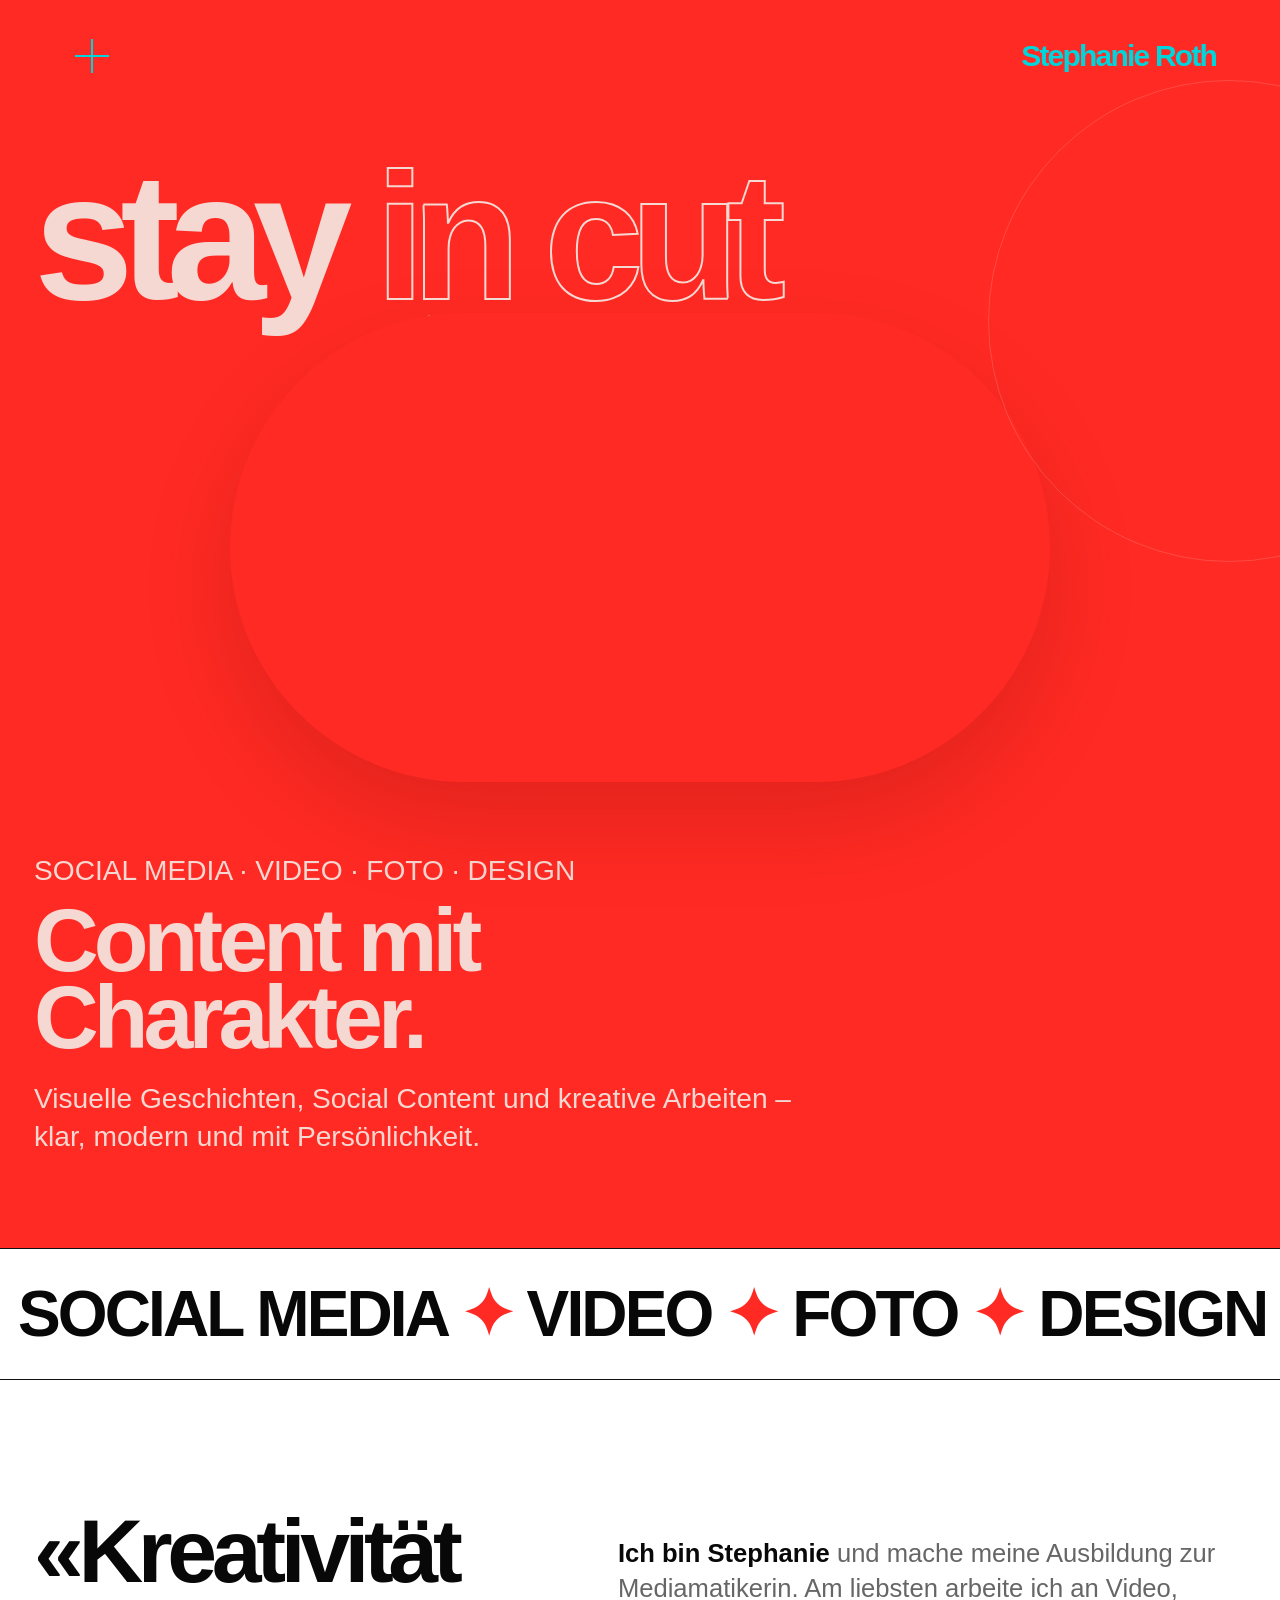
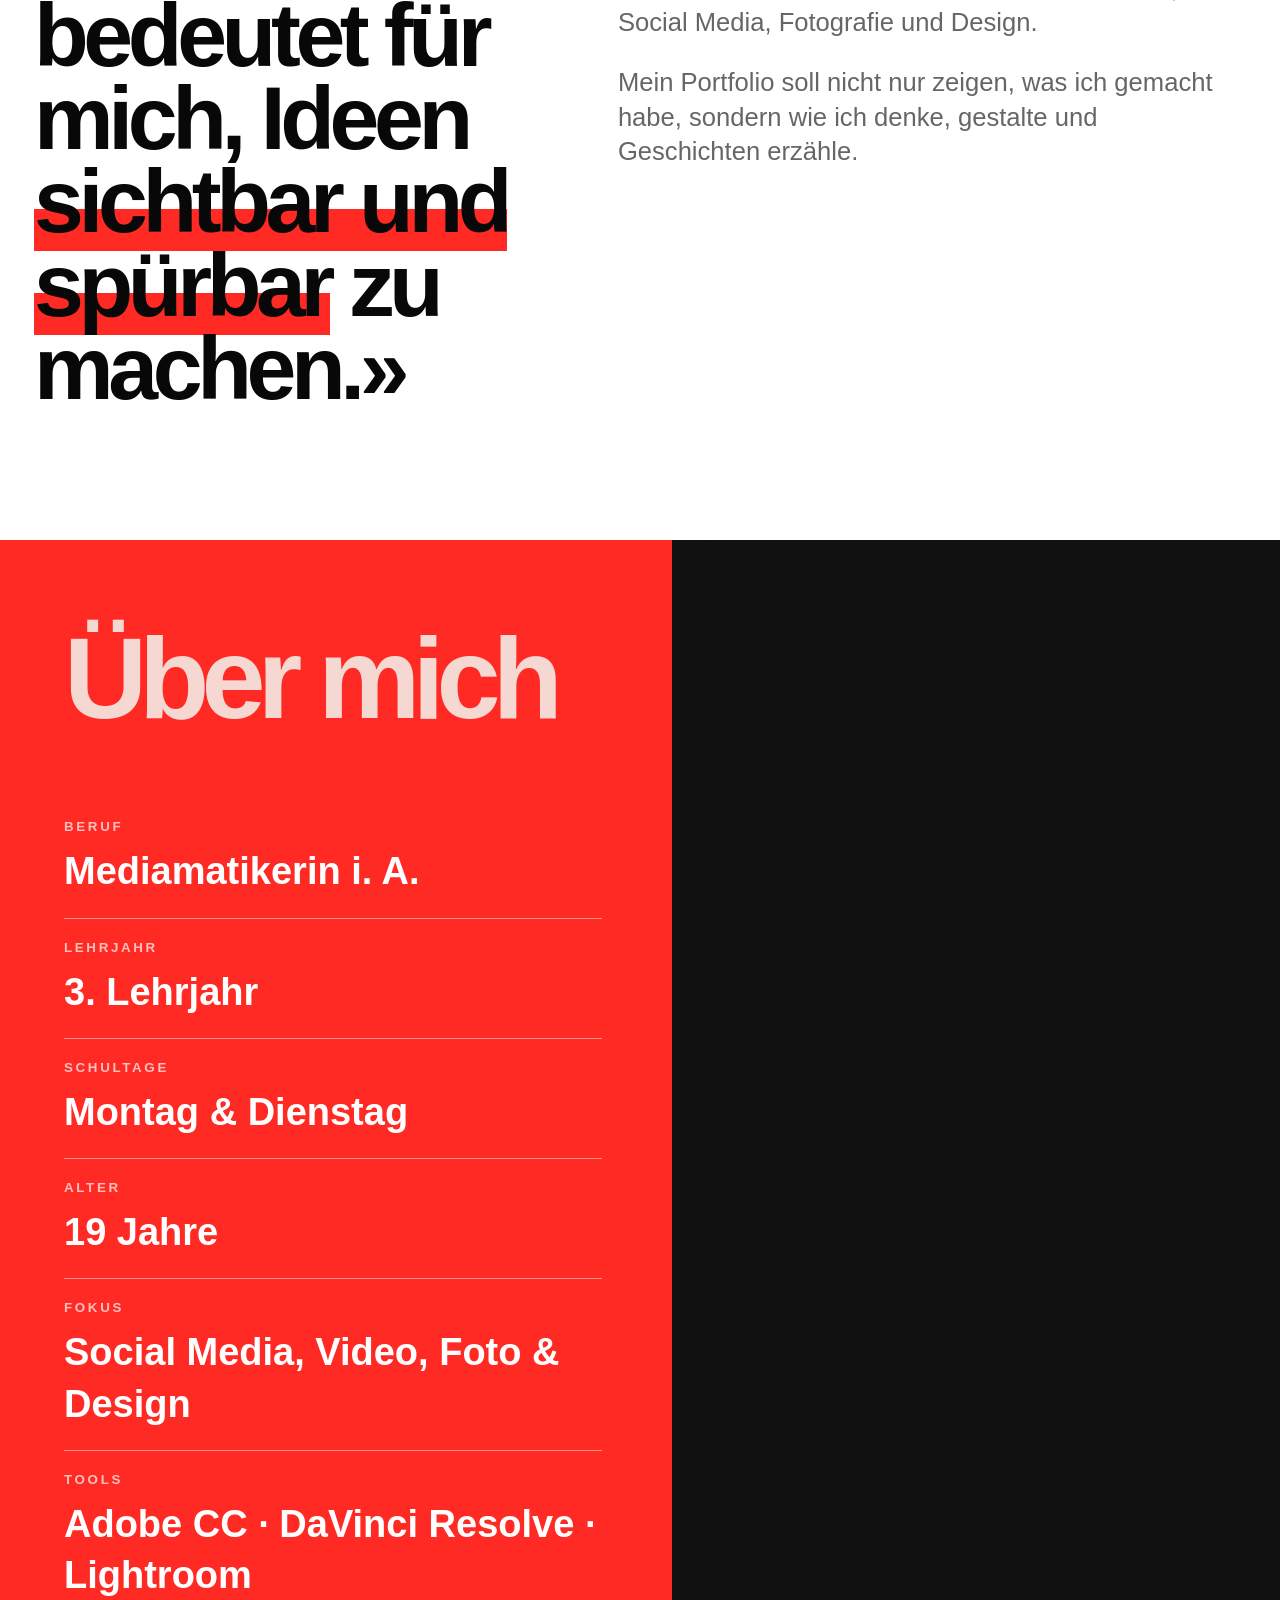
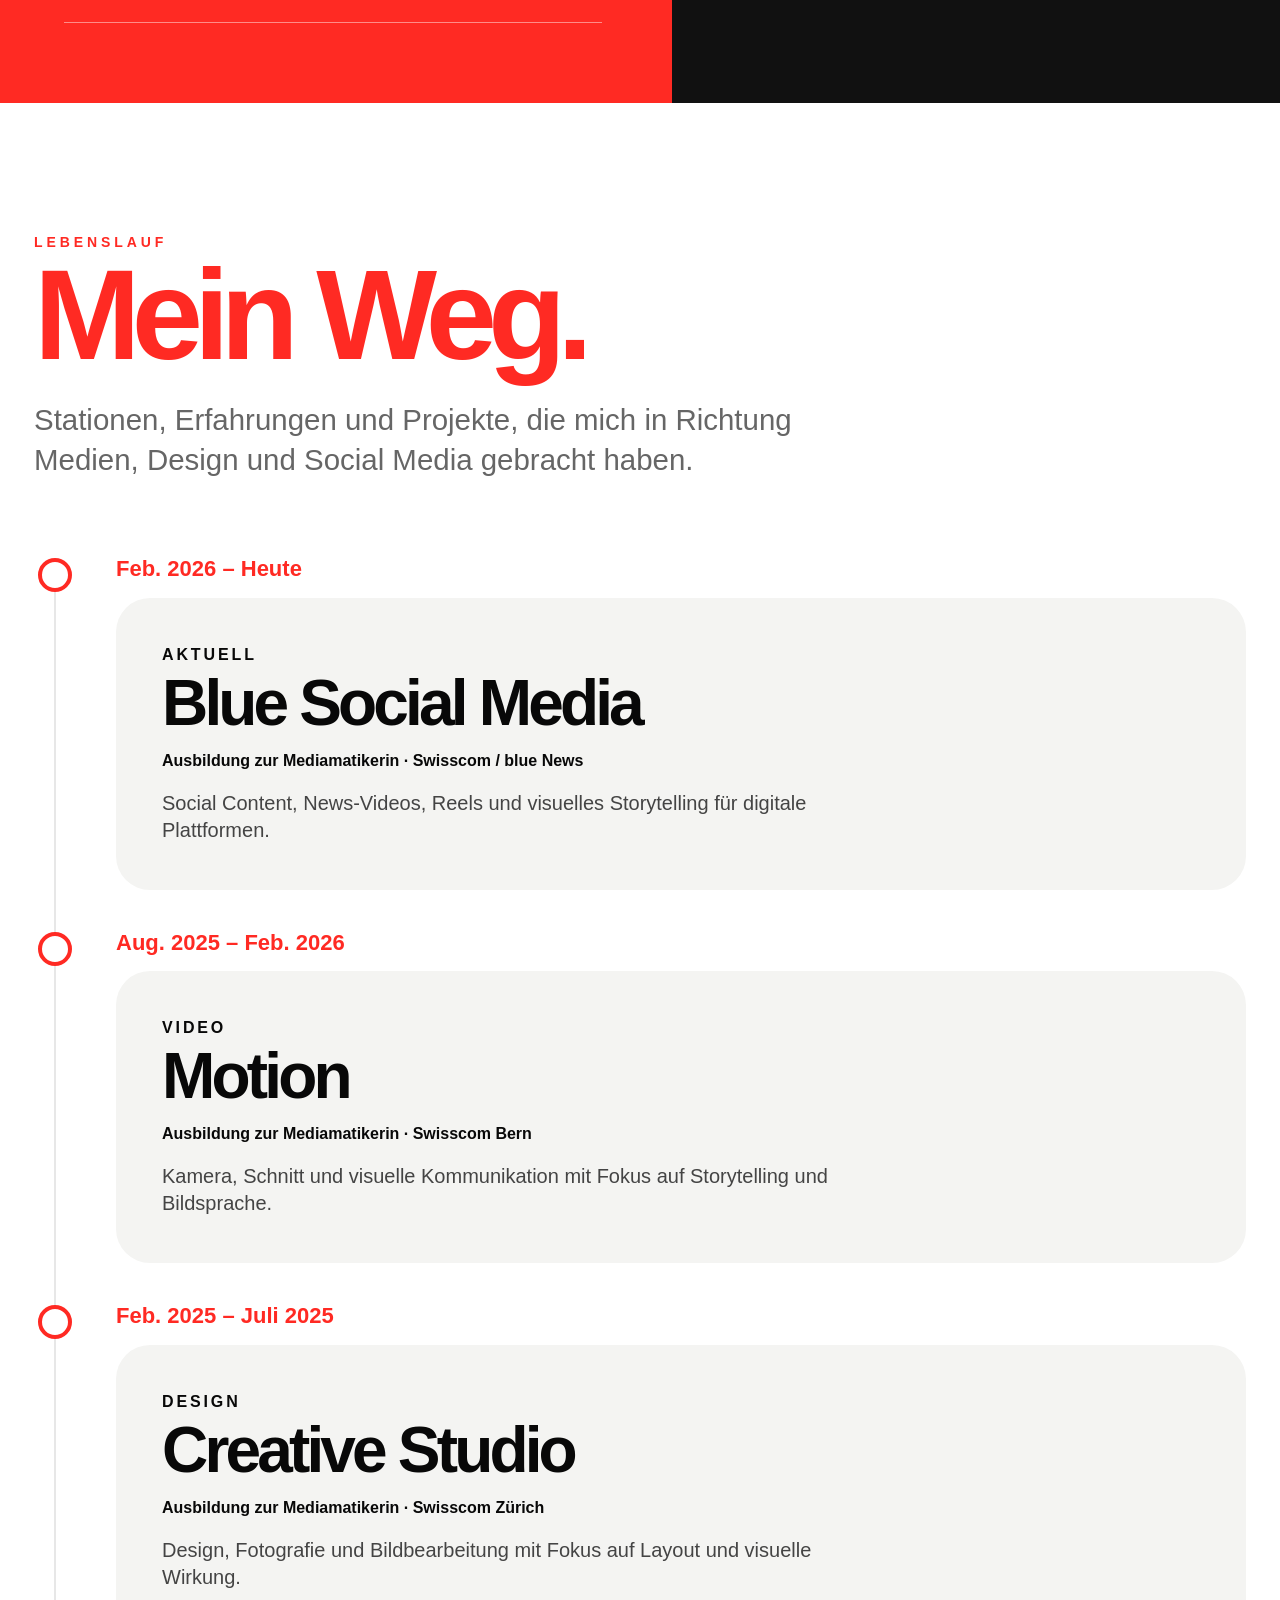
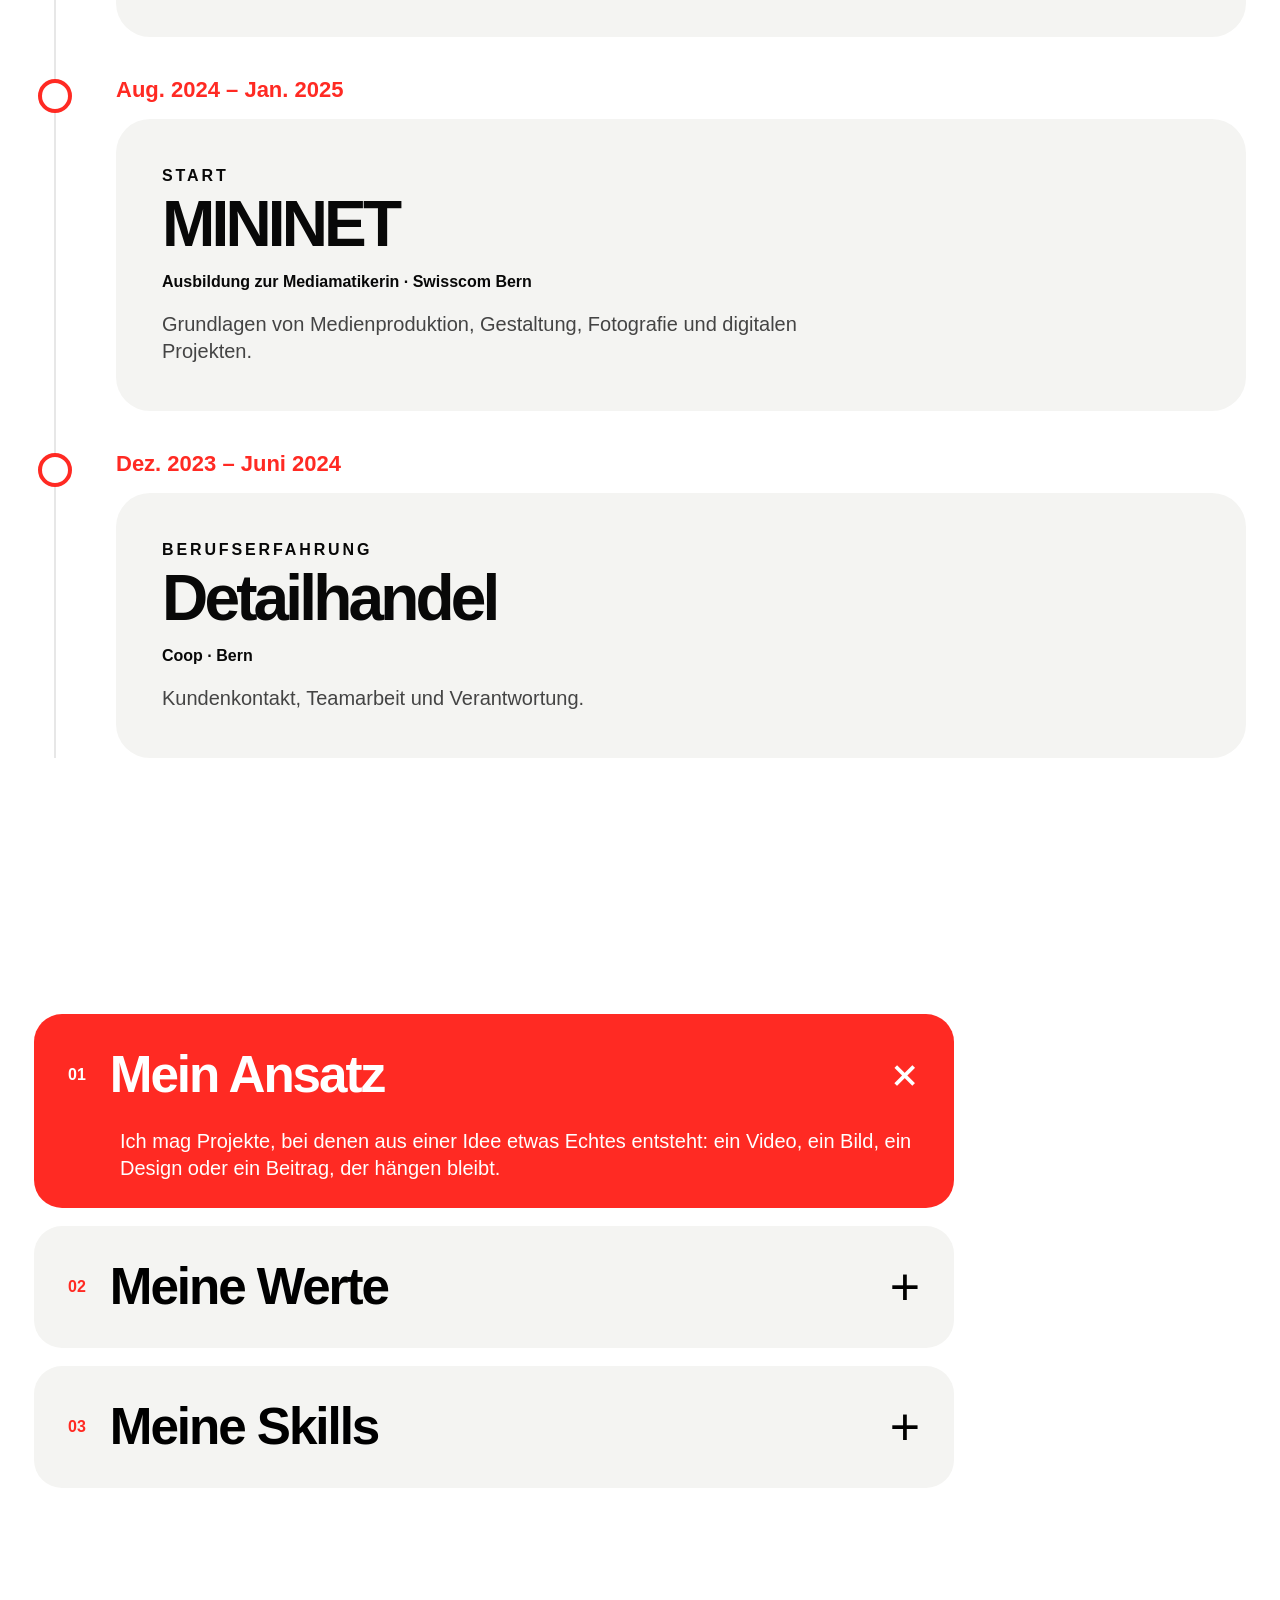
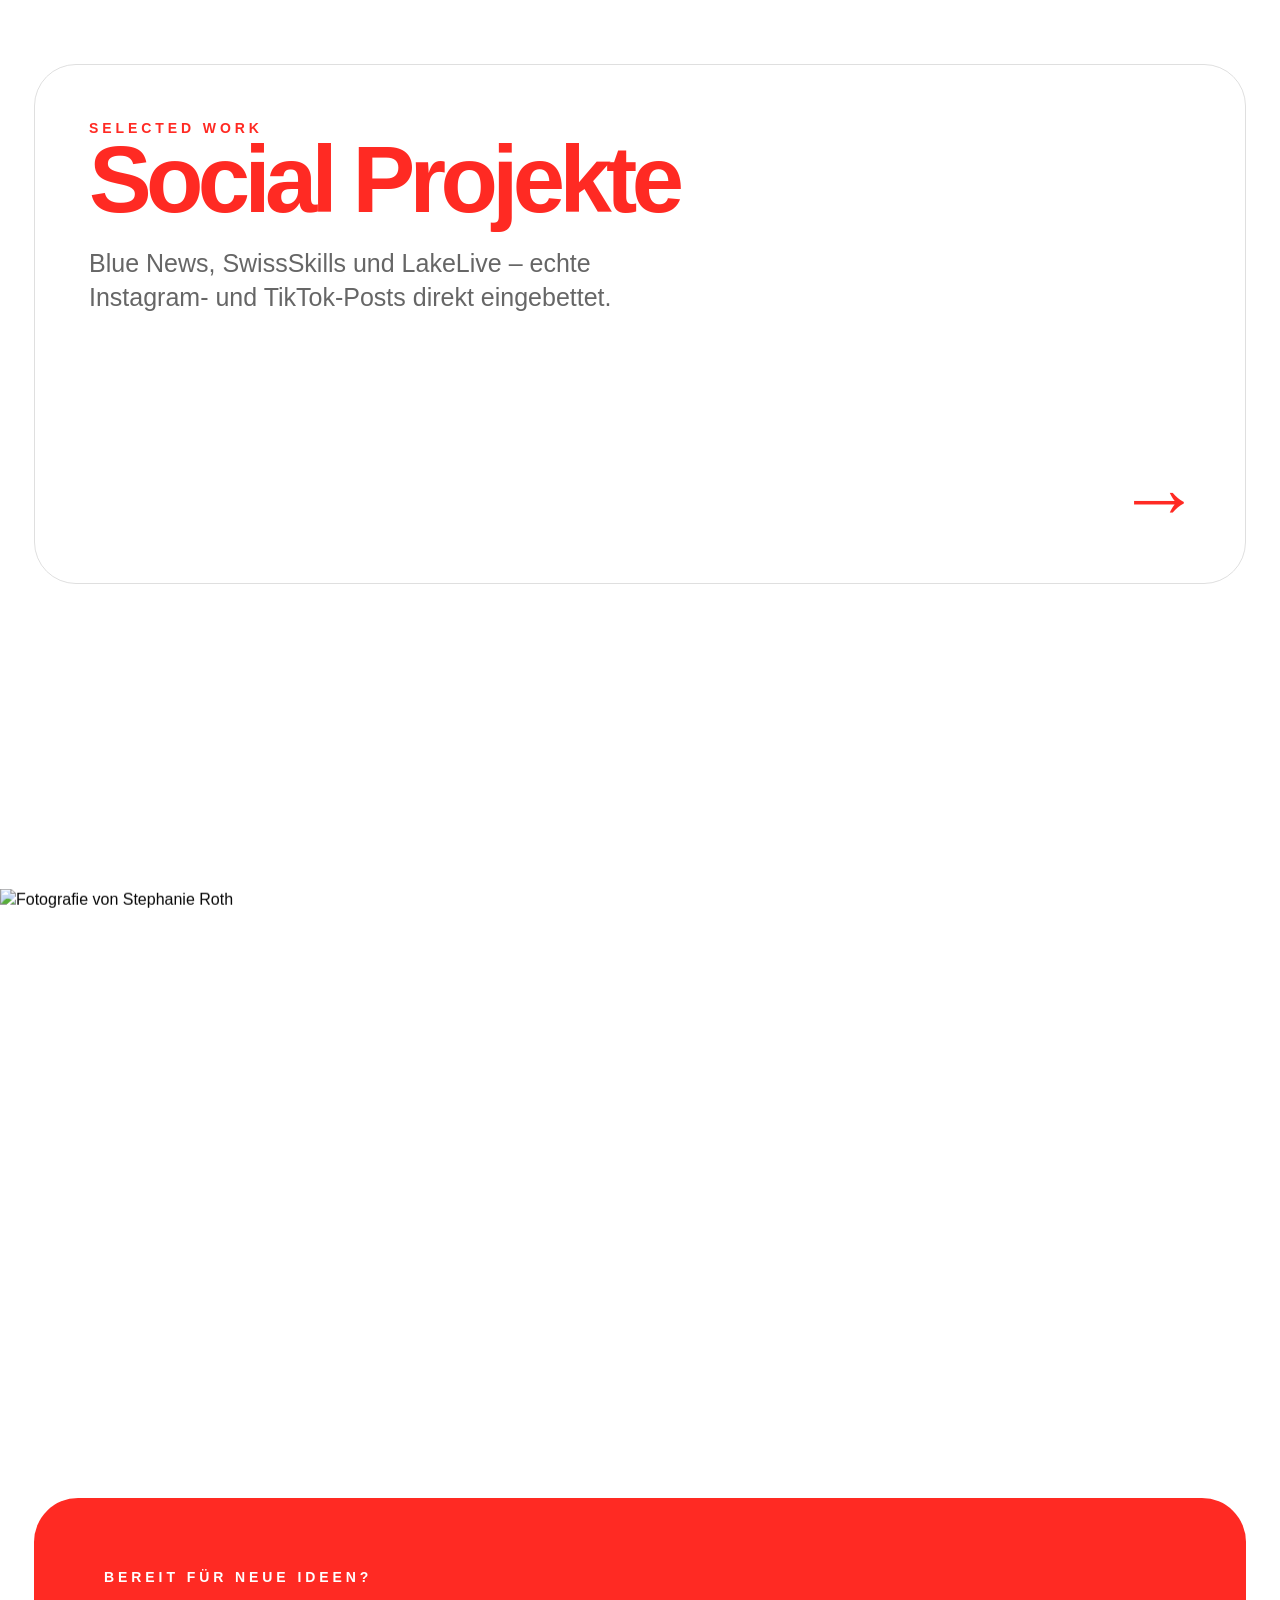
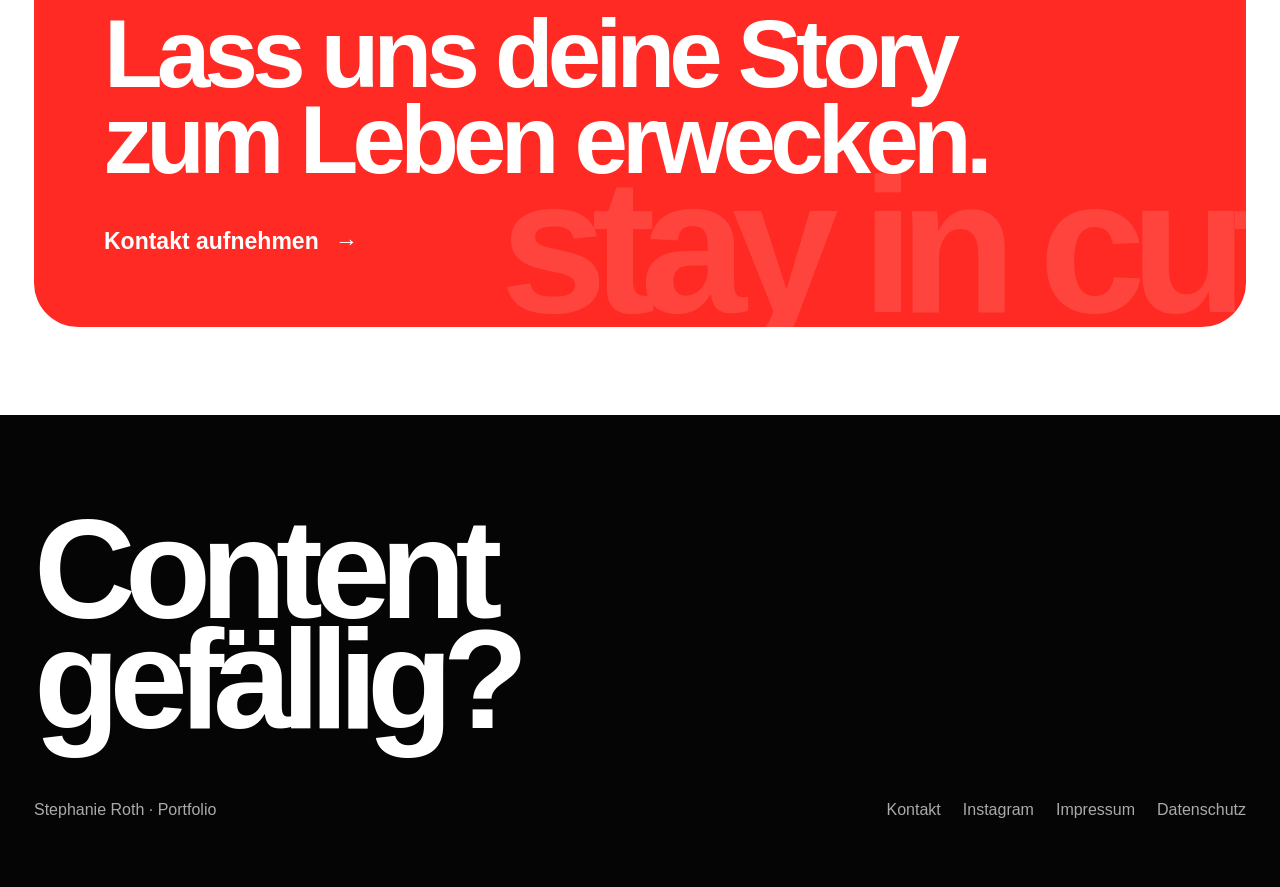
==== index.html @ f232bd78 "Add files via upload" ====
<!doctype html><html lang="de"><head><meta charset="utf-8"><meta name="viewport" content="width=device-width,initial-scale=1"><title>Stephanie Roth — Portfolio</title><meta name="description" content="Stephanie Roth — Social Media, Video, Foto & Design."><link rel="stylesheet" href="style.css"></head><body>
<div class="scroll-progress"></div><header class="site-header"><div class="header-inner"><button class="menu-button" aria-label="Menü öffnen" aria-expanded="false"></button><a class="brand" href="index.html">Stephanie Roth</a></div></header>
<div class="menu"><nav><a href="index.html">Home</a><a href="social-media.html">Social Media</a><a href="creative-work.html">Creative Work</a><a href="contact.html">Kontakt</a><div class="menu-foot">Portfolio · Stephanie Roth · 2026</div></nav></div>
<main>
<section class="hero"><div class="container"><h1 class="hero-title">stay <span class="outline">in cut</span></h1><div class="hero-media"><img src="assets/portrait-bw.jpg" alt="Portrait von Stephanie Roth"></div><div class="hero-copy reveal"><p class="hero-label">SOCIAL MEDIA · VIDEO · FOTO · DESIGN</p><h2>Content mit<br>Charakter.</h2><p>Visuelle Geschichten, Social Content und kreative Arbeiten – klar, modern und mit Persönlichkeit.</p></div></div></section>
<div class="marquee"><div class="marquee-track"><span>SOCIAL MEDIA <i>✦</i> VIDEO <i>✦</i> FOTO <i>✦</i> DESIGN <i>✦</i></span><span>SOCIAL MEDIA <i>✦</i> VIDEO <i>✦</i> FOTO <i>✦</i> DESIGN <i>✦</i></span></div></div>
<section class="section"><div class="container intro-grid"><h2 class="quote reveal">«Kreativität bedeutet für mich, Ideen <span class="highlight">sichtbar und spürbar</span> zu machen.»</h2><div class="intro-copy reveal reveal-delay"><p><strong>Ich bin Stephanie</strong> und mache meine Ausbildung zur Mediamatikerin. Am liebsten arbeite ich an Video, Social Media, Fotografie und Design.</p><p>Mein Portfolio soll nicht nur zeigen, was ich gemacht habe, sondern wie ich denke, gestalte und Geschichten erzähle.</p></div></div></section>
<section class="about-split"><div class="about-panel"><h2>Über mich</h2><div class="fact"><small>Beruf</small><strong>Mediamatikerin i. A.</strong></div><div class="fact"><small>Lehrjahr</small><strong>3. Lehrjahr</strong></div><div class="fact"><small>Schultage</small><strong>Montag & Dienstag</strong></div><div class="fact"><small>Alter</small><strong>19 Jahre</strong></div><div class="fact"><small>Fokus</small><strong>Social Media, Video, Foto & Design</strong></div><div class="fact"><small>Tools</small><strong>Adobe CC · DaVinci Resolve · Lightroom</strong></div></div><div class="about-image"><img src="assets/portrait-bw.jpg" alt="Stephanie Roth"></div></section>
<section class="section"><div class="container"><div class="eyebrow red reveal">Lebenslauf</div><h2 class="section-title red reveal">Mein Weg.</h2><p class="section-copy reveal">Stationen, Erfahrungen und Projekte, die mich in Richtung Medien, Design und Social Media gebracht haben.</p><div class="timeline">
<article class="timeline-item"><span class="timeline-dot"></span><div class="timeline-date">Feb. 2026 – Heute</div><div class="timeline-card"><div class="kicker">Aktuell</div><h3>Blue Social Media</h3><strong>Ausbildung zur Mediamatikerin · Swisscom / blue News</strong><p>Social Content, News-Videos, Reels und visuelles Storytelling für digitale Plattformen.</p></div></article>
<article class="timeline-item"><span class="timeline-dot"></span><div class="timeline-date">Aug. 2025 – Feb. 2026</div><div class="timeline-card"><div class="kicker">Video</div><h3>Motion</h3><strong>Ausbildung zur Mediamatikerin · Swisscom Bern</strong><p>Kamera, Schnitt und visuelle Kommunikation mit Fokus auf Storytelling und Bildsprache.</p></div></article>
<article class="timeline-item"><span class="timeline-dot"></span><div class="timeline-date">Feb. 2025 – Juli 2025</div><div class="timeline-card"><div class="kicker">Design</div><h3>Creative Studio</h3><strong>Ausbildung zur Mediamatikerin · Swisscom Zürich</strong><p>Design, Fotografie und Bildbearbeitung mit Fokus auf Layout und visuelle Wirkung.</p></div></article>
<article class="timeline-item"><span class="timeline-dot"></span><div class="timeline-date">Aug. 2024 – Jan. 2025</div><div class="timeline-card"><div class="kicker">Start</div><h3>MININET</h3><strong>Ausbildung zur Mediamatikerin · Swisscom Bern</strong><p>Grundlagen von Medienproduktion, Gestaltung, Fotografie und digitalen Projekten.</p></div></article>
<article class="timeline-item"><span class="timeline-dot"></span><div class="timeline-date">Dez. 2023 – Juni 2024</div><div class="timeline-card"><div class="kicker">Berufserfahrung</div><h3>Detailhandel</h3><strong>Coop · Bern</strong><p>Kundenkontakt, Teamarbeit und Verantwortung.</p></div></article>
</div></div></section>
<section class="section-sm"><div class="container"><div class="accordion"><button class="acc active"><div class="acc-head"><span class="acc-num">01</span><span class="acc-title">Mein Ansatz</span><span class="acc-plus">+</span></div><div class="acc-content"><div>Ich mag Projekte, bei denen aus einer Idee etwas Echtes entsteht: ein Video, ein Bild, ein Design oder ein Beitrag, der hängen bleibt.</div></div></button><button class="acc"><div class="acc-head"><span class="acc-num">02</span><span class="acc-title">Meine Werte</span><span class="acc-plus">+</span></div><div class="acc-content"><div>Klare Kommunikation, starke Ideen, saubere Gestaltung und Content mit Persönlichkeit.</div></div></button><button class="acc"><div class="acc-head"><span class="acc-num">03</span><span class="acc-title">Meine Skills</span><span class="acc-plus">+</span></div><div class="acc-content"><div>Social Media, Video & Editing, Fotografie, Design, Storytelling und Content Creation.</div></div></button></div></div></section>
<section class="section-sm"><div class="container"><a class="feature-card reveal" href="social-projects.html"><div><div class="eyebrow red">Selected Work</div><h2>Social Projekte</h2><p>Blue News, SwissSkills und LakeLive – echte Instagram- und TikTok-Posts direkt eingebettet.</p></div></a></div></section><div class="image-break"><img data-parallax src="assets/mountain.jpg" alt="Fotografie von Stephanie Roth"></div>
<section class="section-sm"><div class="container"><div class="cta reveal"><div class="eyebrow">Bereit für neue Ideen?</div><h2>Lass uns deine Story<br>zum Leben erwecken.</h2><a class="cta-link" href="contact.html">Kontakt aufnehmen <span>→</span></a></div></div></section>
</main><footer class="footer"><div class="container"><h2>Content<br>gefällig?</h2><div class="footer-row"><div>Stephanie Roth · Portfolio</div><div class="footer-links"><a href="contact.html">Kontakt</a><a href="https://www.instagram.com/steph.soraya/" target="_blank" rel="noopener">Instagram</a><a href="impressum.html">Impressum</a><a href="datenschutz.html">Datenschutz</a></div></div></div></footer><script src="script.js"></script></body></html>
---- style.css ----
:root{
  --red:#ff2a23; --ink:#080808; --paper:#fff; --soft:#f4f4f2; --muted:#666;
  --cream:#f6d8d2; --line:#dfdfdf; --max:1220px; --ease:cubic-bezier(.2,.8,.2,1);
}
*{box-sizing:border-box} html{scroll-behavior:smooth} body{margin:0;background:var(--paper);color:var(--ink);font-family:Arial,Helvetica,sans-serif;line-height:1.35;overflow-x:hidden}
body.menu-open{overflow:hidden} a{color:inherit;text-decoration:none} img{display:block;width:100%} button,input{font:inherit}
::selection{background:var(--red);color:white}
.scroll-progress{position:fixed;left:0;top:0;height:4px;width:0;background:var(--red);z-index:1000;transition:width .06s linear}
.site-header{position:fixed;top:0;left:0;right:0;z-index:90;mix-blend-mode:difference;color:white;pointer-events:none}
.header-inner{max-width:var(--max);margin:auto;padding:28px 34px;display:flex;align-items:center;justify-content:space-between}.brand,.menu-button{pointer-events:auto}
.brand{font-size:30px;font-weight:900;letter-spacing:-1.8px}.menu-button{width:56px;height:56px;border:0;background:transparent;cursor:pointer;position:relative;color:currentColor}.menu-button:before,.menu-button:after{content:"";position:absolute;left:11px;top:27px;width:34px;height:2px;background:currentColor;transition:transform .35s var(--ease)}.menu-button:after{transform:rotate(90deg)}.menu-button.open:after{transform:rotate(0)}
.menu{position:fixed;inset:0;background:var(--red);z-index:80;color:white;display:grid;place-items:center;clip-path:circle(0 at 42px 42px);transition:clip-path .72s var(--ease);pointer-events:none}.menu.show{clip-path:circle(150% at 42px 42px);pointer-events:auto}.menu nav{width:min(920px,86vw);display:grid}.menu a{font-size:clamp(46px,8vw,112px);font-weight:900;line-height:.92;letter-spacing:-.06em;padding:8px 0;position:relative;transition:transform .25s var(--ease),opacity .25s}.menu a:hover{transform:translateX(18px);opacity:.65}.menu .menu-foot{margin-top:38px;font-size:14px;letter-spacing:.18em;text-transform:uppercase;opacity:.75}
.container{width:min(var(--max),calc(100% - 68px));margin-inline:auto}.section{padding:130px 0}.section-sm{padding:88px 0}.eyebrow{font-size:14px;text-transform:uppercase;letter-spacing:.28em;font-weight:900}.red{color:var(--red)}.muted{color:var(--muted)}
.reveal{opacity:0;transform:translateY(36px);transition:opacity .8s var(--ease),transform .8s var(--ease)}.reveal.visible{opacity:1;transform:none}.reveal-delay{transition-delay:.12s}
.hero{min-height:100svh;background:var(--red);color:var(--cream);display:flex;align-items:flex-end;padding:130px 0 80px;position:relative;overflow:hidden}.hero:after{content:"";position:absolute;width:480px;height:480px;border:1px solid rgba(255,255,255,.32);border-radius:50%;right:-190px;top:80px;animation:float 9s ease-in-out infinite}.hero-title{font-size:clamp(78px,14vw,190px);font-weight:900;letter-spacing:-.075em;line-height:.75;margin:40px 0 24px;position:relative;z-index:2}.hero-title .outline{-webkit-text-stroke:2px var(--cream);color:transparent}.hero-media{width:min(820px,88%);margin:-15px auto 70px;aspect-ratio:1.75/1;border-radius:999px;overflow:hidden;position:relative;z-index:1;box-shadow:0 40px 90px rgba(80,0,0,.16)}.hero-media img{height:100%;object-fit:cover;filter:grayscale(1);transform:scale(1.06);transition:transform 1s var(--ease),filter .5s}.hero-media:hover img{transform:scale(1.13);filter:grayscale(0)}.hero-copy h2{font-size:clamp(52px,7vw,96px);line-height:.86;letter-spacing:-.055em;margin:0 0 24px}.hero-copy p{font-size:clamp(20px,2.2vw,32px);max-width:780px;margin:12px 0}.hero-kicker{display:flex;gap:16px;align-items:center}.hero-kicker:before{content:"";width:54px;height:2px;background:currentColor}
.marquee{overflow:hidden;border-block:1px solid #111;background:white}.marquee-track{display:flex;width:max-content;animation:marquee 22s linear infinite}.marquee span{font-weight:900;font-size:clamp(34px,5vw,70px);letter-spacing:-.045em;padding:22px 18px;white-space:nowrap}.marquee i{color:var(--red);font-style:normal}
.intro-grid{display:grid;grid-template-columns:.9fr 1.1fr;gap:70px;align-items:start}.quote{font-size:clamp(48px,7vw,90px);font-weight:900;line-height:.93;letter-spacing:-.06em;margin:0}.quote .highlight{background:linear-gradient(transparent 58%,var(--red) 58%)}.intro-copy{font-size:clamp(20px,2vw,29px);color:var(--muted);max-width:620px}.intro-copy strong{color:var(--ink)}
.about-split{display:grid;grid-template-columns:1.05fr .95fr;min-height:800px}.about-panel{background:var(--red);color:white;padding:90px max(34px,calc((100vw - var(--max))/2 + 34px)) 80px max(34px,calc((100vw - var(--max))/2 + 34px));padding-right:70px}.about-panel h2{font-size:clamp(68px,9vw,120px);letter-spacing:-.07em;line-height:.85;color:var(--cream);margin:0 0 70px}.fact{border-bottom:1px solid rgba(255,255,255,.46);padding:20px 0}.fact small{display:block;letter-spacing:.2em;text-transform:uppercase;font-weight:800;opacity:.7}.fact strong{font-size:clamp(24px,3vw,38px);display:block;margin-top:10px}.about-image{overflow:hidden;background:#111}.about-image img{height:100%;object-fit:cover;filter:grayscale(1);transform:scale(1.03);transition:filter .5s,transform .8s var(--ease)}.about-image:hover img{filter:grayscale(0);transform:scale(1.08)}
.section-title{font-size:clamp(70px,10vw,132px);font-weight:900;line-height:.82;letter-spacing:-.07em;margin:12px 0 32px}.section-copy{font-size:clamp(20px,2.3vw,32px);max-width:820px;color:var(--muted)}
.timeline{position:relative;padding-left:82px;margin-top:74px}.timeline:before{content:"";position:absolute;left:20px;top:8px;bottom:0;width:2px;background:linear-gradient(var(--red),#ffb5b2)}.timeline-item{position:relative;margin:0 0 38px}.timeline-dot{position:absolute;left:-78px;top:4px;width:34px;height:34px;border:4px solid var(--red);background:white;border-radius:50%;transition:background .35s var(--ease),transform .35s var(--ease),box-shadow .35s}.timeline-item.active .timeline-dot{background:var(--red);transform:scale(1.18);box-shadow:0 0 0 10px rgba(255,42,35,.1)}.timeline-date{color:var(--red);font-size:22px;font-weight:900;margin-bottom:14px}.timeline-card{background:var(--soft);padding:46px;border-radius:34px;transition:transform .45s var(--ease),box-shadow .45s}.timeline-card:hover{transform:translateY(-7px) scale(1.01);box-shadow:0 24px 60px rgba(0,0,0,.08)}.timeline-item.current .timeline-card{background:var(--red);color:white;box-shadow:0 24px 70px rgba(255,42,35,.2)}.timeline-card .kicker{text-transform:uppercase;letter-spacing:.18em;font-weight:900}.timeline-card h3{font-size:clamp(42px,5vw,66px);letter-spacing:-.06em;line-height:.92;margin:8px 0 18px}.timeline-card p{font-size:20px;color:#444;margin:18px 0 0;max-width:720px}.timeline-item.current p{color:white}
.accordion{display:grid;gap:18px;max-width:920px}.acc{border:0;background:var(--soft);border-radius:28px;padding:26px 34px;cursor:pointer;text-align:left;transition:background .3s,transform .3s var(--ease)}.acc:hover{transform:scale(1.015)}.acc.active{background:var(--red);color:white}.acc-head{display:flex;align-items:center;gap:24px}.acc-num{color:var(--red);font-weight:900}.acc.active .acc-num{color:white}.acc-title{font-size:clamp(32px,4vw,54px);font-weight:900;letter-spacing:-.04em;flex:1}.acc-plus{font-size:52px;font-weight:300;transition:transform .32s var(--ease)}.acc.active .acc-plus{transform:rotate(45deg)}.acc-content{display:grid;grid-template-rows:0fr;transition:grid-template-rows .4s var(--ease)}.acc-content>div{overflow:hidden;font-size:20px;color:var(--muted);padding-left:52px}.acc.active .acc-content{grid-template-rows:1fr}.acc.active .acc-content>div{color:white;padding-top:18px}
.image-break{height:min(82vh,860px);overflow:hidden}.image-break img{height:120%;object-fit:cover;transform:translateY(-8%);will-change:transform}
.cta{background:var(--red);color:white;border-radius:44px;padding:70px;position:relative;overflow:hidden}.cta:after{content:"stay in cut";position:absolute;right:-35px;bottom:-48px;font-size:clamp(90px,15vw,210px);font-weight:900;opacity:.12;letter-spacing:-.08em;white-space:nowrap}.cta h2{font-size:clamp(54px,8vw,96px);line-height:.9;letter-spacing:-.06em;margin:24px 0 42px;position:relative;z-index:1}.cta-link{display:inline-flex;align-items:center;gap:16px;font-weight:900;font-size:23px;position:relative;z-index:1}.cta-link span{transition:transform .3s var(--ease)}.cta-link:hover span{transform:translateX(10px)}
.footer{background:#050505;color:white;padding:100px 0 66px}.footer h2{font-size:clamp(76px,11vw,150px);line-height:.78;letter-spacing:-.075em;margin:0}.footer-row{display:flex;justify-content:space-between;align-items:end;gap:30px;margin-top:65px;color:#aaa}.footer-links{display:flex;gap:22px;flex-wrap:wrap}.footer a:hover{color:var(--red)}
.page-hero{padding:190px 0 80px}.page-hero h1{font-size:clamp(70px,11vw,145px);line-height:.82;letter-spacing:-.07em;margin:26px 0}.page-hero p{font-size:clamp(20px,2.2vw,31px);max-width:800px;color:var(--muted)}
.social-collage{display:grid;grid-template-columns:.72fr 1.28fr;gap:24px;width:min(820px,100%);margin:60px auto 0;align-items:end}.social-collage figure{margin:0;overflow:hidden;border-radius:30px}.social-collage figure:first-child{aspect-ratio:4/5}.social-collage figure:last-child{aspect-ratio:4/3}.social-collage img{height:100%;object-fit:cover;transition:transform .7s var(--ease)}.social-collage figure:hover img{transform:scale(1.08)}
.feature-card{border:1px solid var(--line);border-radius:42px;padding:54px;min-height:520px;display:flex;flex-direction:column;justify-content:space-between;position:relative;overflow:hidden;transition:transform .4s var(--ease),background .4s,color .4s}.feature-card:after{content:"→";position:absolute;right:44px;bottom:28px;font-size:84px;color:var(--red);transition:transform .4s var(--ease)}.feature-card:hover{transform:scale(1.025);background:#080808;color:white}.feature-card:hover:after{transform:translateX(14px)}.feature-card h2{font-size:clamp(56px,8vw,94px);color:var(--red);letter-spacing:-.06em;line-height:.9;margin:0}.feature-card p{font-size:25px;max-width:620px;color:var(--muted)}.feature-card:hover p{color:#ddd}
.strengths{margin-top:105px;border-top:1px solid var(--line)}.strength{display:grid;grid-template-columns:90px 1fr;gap:22px;border-bottom:1px solid var(--line);padding:46px 0;transition:padding-left .35s var(--ease)}.strength:hover{padding-left:16px}.strength .num{color:var(--red);font-weight:900}.strength h3{font-size:clamp(38px,5vw,60px);letter-spacing:-.05em;margin:0 0 12px}.strength p{font-size:22px;color:var(--muted);max-width:680px;margin:0}
.choice-grid{display:grid;grid-template-columns:1fr 1fr;gap:24px;margin-top:58px}.choice-card{min-height:560px;border:1px solid var(--line);border-radius:42px;padding:42px;display:flex;flex-direction:column;justify-content:space-between;position:relative;overflow:hidden;transform-style:preserve-3d;transition:transform .35s var(--ease),box-shadow .35s}.choice-card:hover{transform:translateY(-8px) scale(1.015);box-shadow:0 30px 80px rgba(0,0,0,.09)}.choice-card.locked{background:#080808;color:white}.choice-card .index{color:var(--red);font-weight:900;letter-spacing:.2em}.choice-card h2{font-size:clamp(48px,6vw,76px);letter-spacing:-.06em;line-height:.88;margin:0}.choice-card p{font-size:22px;color:var(--muted);max-width:460px}.choice-card.locked p{color:#aaa}.choice-card .go{font-size:72px;color:var(--red);transition:transform .35s var(--ease)}.choice-card:hover .go{transform:translateX(14px)}.lock-badge{display:inline-flex;align-items:center;gap:8px;border:1px solid #444;border-radius:999px;padding:10px 14px;width:max-content;font-size:13px;text-transform:uppercase;letter-spacing:.16em}
.private-grid{display:grid;grid-template-columns:repeat(3,1fr);gap:20px;margin-top:55px}.private-tile{aspect-ratio:4/5;border-radius:32px;overflow:hidden;background:var(--soft);padding:30px;display:flex;flex-direction:column;justify-content:flex-end;position:relative;transition:transform .4s var(--ease)}.private-tile:before{content:"";position:absolute;inset:0;background:linear-gradient(145deg,transparent 20%,rgba(255,42,35,.14));opacity:0;transition:opacity .4s}.private-tile:hover{transform:scale(1.025)}.private-tile:hover:before{opacity:1}.private-tile span{color:var(--red);font-weight:900}.private-tile h3{font-size:42px;letter-spacing:-.05em;margin:8px 0;z-index:1}.private-tile p{color:var(--muted);z-index:1}
.password-wrap{min-height:100svh;background:#080808;color:white;display:grid;place-items:center;padding:34px}.password-card{width:min(620px,100%);border:1px solid #333;border-radius:36px;padding:48px;background:#101010}.password-card h1{font-size:clamp(50px,8vw,78px);letter-spacing:-.06em;line-height:.9;margin:18px 0}.password-card p{color:#aaa;font-size:18px}.password-card form{display:flex;gap:10px;margin-top:32px}.password-card input{flex:1;min-width:0;background:#1c1c1c;color:white;border:1px solid #333;border-radius:14px;padding:16px}.password-card button{border:0;border-radius:14px;background:var(--red);color:white;font-weight:900;padding:16px 20px;cursor:pointer}.password-note{font-size:13px!important;margin-top:18px!important}
@keyframes marquee{to{transform:translateX(-50%)}}@keyframes float{50%{transform:translate(-40px,35px) scale(1.08)}}
@media(max-width:850px){.container{width:min(100% - 42px,var(--max))}.header-inner{padding:20px 20px}.brand{font-size:25px}.hero{padding-top:120px}.hero-media{width:100%;aspect-ratio:1.45}.intro-grid,.about-split,.choice-grid{grid-template-columns:1fr}.about-image{min-height:620px}.about-panel{padding:70px 24px}.timeline{padding-left:58px}.timeline-dot{left:-57px}.timeline:before{left:17px}.timeline-card{padding:34px 28px}.section{padding:95px 0}.section-sm{padding:68px 0}.social-collage{grid-template-columns:.8fr 1.2fr}.private-grid{grid-template-columns:1fr}.feature-card{padding:34px;min-height:430px}.strength{grid-template-columns:58px 1fr}.cta{padding:44px 28px}.footer-row{align-items:start;flex-direction:column}.password-card form{flex-direction:column}}
@media(prefers-reduced-motion:reduce){*{scroll-behavior:auto!important;animation:none!important;transition:none!important}.reveal{opacity:1;transform:none}}

/* V3 — social project embeds */
.social-project-hero{padding-bottom:120px}
.project-case{padding:120px 0;border-top:1px solid var(--line);overflow:hidden}
.project-case.alt{background:#f6f6f4}
.project-case.dark{background:#080808;color:white}
.project-case.dark .case-head p{color:#aaa}
.case-head{display:grid;grid-template-columns:1.05fr .95fr;gap:70px;align-items:end;margin-bottom:58px}
.case-index{color:var(--red);font-size:15px;font-weight:900;letter-spacing:.23em;margin-bottom:20px}
.case-head h2{font-size:clamp(62px,9vw,122px);line-height:.82;letter-spacing:-.07em;margin:0}
.case-head p{font-size:clamp(19px,2vw,27px);line-height:1.45;color:var(--muted);margin:0;max-width:600px}
.embed-grid{display:grid;grid-template-columns:repeat(3,minmax(0,1fr));gap:24px;align-items:start}
.embed-shell{position:relative;min-height:610px;border:1px solid var(--line);border-radius:34px;background:white;overflow:hidden;transition:transform .45s var(--ease),box-shadow .45s var(--ease)}
.dark .embed-shell{background:#111;border-color:#2f2f2f}
.embed-shell:hover{transform:translateY(-9px) scale(1.012);box-shadow:0 28px 80px rgba(0,0,0,.12)}
.embed-placeholder{min-height:610px;padding:34px;display:flex;flex-direction:column;justify-content:space-between;background:linear-gradient(150deg,#fff 0%,#f5f5f5 60%,#ffe9e7 100%)}
.dark .embed-placeholder{background:linear-gradient(150deg,#111 0%,#191919 60%,#2a1514 100%)}
.embed-placeholder .phone-top{display:flex;justify-content:space-between;align-items:center}
.embed-placeholder .platform-pill{border:1px solid currentColor;border-radius:999px;padding:8px 12px;font-size:11px;letter-spacing:.16em;text-transform:uppercase;font-weight:900;opacity:.7}
.embed-placeholder .slot-number{color:var(--red);font-weight:900}
.embed-placeholder h3{font-size:clamp(38px,4vw,56px);line-height:.92;letter-spacing:-.055em;margin:0 0 14px}
.embed-placeholder p{margin:0;color:var(--muted);font-size:17px}.dark .embed-placeholder p{color:#aaa}
.embed-placeholder code{display:block;margin-top:18px;font-size:12px;background:rgba(0,0,0,.06);padding:12px;border-radius:12px;overflow-wrap:anywhere}.dark .embed-placeholder code{background:rgba(255,255,255,.06)}
.embed-shell blockquote{margin:0!important;min-width:0!important;width:100%!important;max-width:100%!important}
.back-link{display:inline-block;margin-top:28px;color:#aaa}.back-link:hover{color:white}
.logout-demo{margin-top:50px;border:0;background:var(--red);color:white;border-radius:999px;padding:15px 22px;font-weight:900;cursor:pointer}

/* slightly richer interactions */
.feature-card,.choice-card,.private-tile,.timeline-card,.embed-shell{will-change:transform}
.menu a:after{content:"";position:absolute;left:0;bottom:2px;height:4px;width:0;background:white;transition:width .35s var(--ease)}.menu a:hover:after{width:100%}
.cta-link,.go{will-change:transform}
@media(max-width:900px){.case-head{grid-template-columns:1fr;gap:24px}.embed-grid{grid-template-columns:1fr}.embed-shell,.embed-placeholder{min-height:540px}}

/* V4 — calmer interaction system */
.scroll-progress{display:none}
.hero:after{animation:none;opacity:.48}
.menu a:hover{transform:translateX(8px);opacity:.78}
.feature-card:hover{transform:scale(1.012)}
.private-tile:hover{transform:translateY(-5px) scale(1.008)}
.embed-shell:hover{transform:translateY(-6px);box-shadow:0 20px 55px rgba(0,0,0,.09)}
.timeline:before{background:#e7e7e7}
.timeline-dot{background:white;transform:none;box-shadow:none}
.timeline-item.active .timeline-dot{background:white;transform:none;box-shadow:none}
.timeline-item:hover .timeline-dot{background:var(--red);transform:scale(1.08)}
.timeline-card:hover{transform:translateY(-4px);box-shadow:0 18px 45px rgba(0,0,0,.07)}
.tile-arrow{position:absolute;right:26px;top:24px;font-size:30px;color:var(--red);transition:transform .25s var(--ease);z-index:2}.private-tile:hover .tile-arrow{transform:translateX(4px)}

/* Dedicated work pages */
.work-hero{padding-bottom:70px}.work-gallery{padding:10px 0 120px}.gallery-grid{display:grid;grid-template-columns:repeat(2,minmax(0,1fr));grid-auto-rows:360px;gap:18px}.media-slot,.design-slot{position:relative;overflow:hidden;border-radius:28px;background:#f3f3f1;border:1px solid var(--line);padding:26px;display:flex;flex-direction:column;justify-content:flex-end;min-height:320px}.media-slot.tall{grid-row:span 2}.media-slot.wide{grid-column:span 2}.media-slot span,.design-slot span,.video-slot span{color:var(--red);font-weight:900;margin-bottom:8px}.media-slot strong,.design-slot strong,.video-slot strong{font-size:clamp(26px,3vw,42px);letter-spacing:-.04em;line-height:1}.media-slot small,.design-slot small,.video-slot small{margin-top:10px;color:#777}.media-slot img,.design-slot img{position:absolute;inset:0;width:100%;height:100%;object-fit:cover;z-index:0;transition:transform .5s var(--ease)}.media-slot.has-media:after,.design-slot.has-media:after{content:"";position:absolute;inset:0;background:linear-gradient(transparent 45%,rgba(0,0,0,.64));z-index:1}.media-slot.has-media span,.media-slot.has-media strong,.media-slot.has-media small,.design-slot.has-media span,.design-slot.has-media strong,.design-slot.has-media small{position:relative;z-index:2;color:white}.media-slot.has-media:hover img,.design-slot.has-media:hover img{transform:scale(1.025)}
.design-grid{display:grid;grid-template-columns:repeat(2,minmax(0,1fr));gap:18px}.design-slot{aspect-ratio:4/3}.video-grid{display:grid;gap:18px}.video-slot{min-height:360px;border-radius:30px;background:#0a0a0a;color:white;padding:32px;display:flex;justify-content:space-between;align-items:flex-end;position:relative;overflow:hidden}.video-slot .play-mark{width:64px;height:64px;border:1px solid #555;border-radius:50%;display:grid;place-items:center;font-size:18px;position:absolute;right:28px;top:28px}.video-slot video{position:absolute;inset:0;width:100%;height:100%;object-fit:cover}.video-slot.has-media:after{content:"";position:absolute;inset:0;background:linear-gradient(transparent 50%,rgba(0,0,0,.7));pointer-events:none}.video-slot.has-media>div{position:relative;z-index:2}.text-link{display:inline-block;margin-top:36px;font-weight:900;border-bottom:2px solid var(--red);padding-bottom:3px}.compact-footer{padding-top:64px}.compact-footer .footer-row{border-top:1px solid #2b2b2b;padding-top:28px}

/* Contact + legal */
.contact-hero{min-height:100svh;background:var(--red);color:white;padding:150px 0 90px;display:flex;align-items:flex-end}.contact-hero h1{font-size:clamp(72px,12vw,164px);letter-spacing:-.07em;line-height:.78;margin:20px 0 34px}.contact-hero h1 span{color:var(--cream)}.contact-hero p{font-size:clamp(19px,2.2vw,28px);max-width:690px}.contact-links{margin-top:58px;border-top:1px solid rgba(255,255,255,.4)}.contact-links a{display:flex;justify-content:space-between;align-items:center;padding:22px 0;border-bottom:1px solid rgba(255,255,255,.4);font-size:clamp(28px,4vw,54px);font-weight:900;letter-spacing:-.04em;transition:padding .25s var(--ease)}.contact-links a:hover{padding-left:10px}.contact-links b{font-weight:400}.contact-note{font-size:13px!important;opacity:.65;margin-top:24px}.legal{padding:150px 0 100px}.narrow{max-width:860px}.legal h1{font-size:clamp(72px,10vw,130px);letter-spacing:-.07em;line-height:.85;margin:20px 0 70px}.legal h2{font-size:28px;margin:46px 0 12px}.legal p{font-size:19px;line-height:1.65;color:#454545}

/* Subtle desktop custom cursor */
@media(pointer:fine){.custom-cursor body,.custom-cursor a,.custom-cursor button,.custom-cursor input{cursor:none}.cursor-dot,.cursor-ring{position:fixed;left:0;top:0;pointer-events:none;z-index:2000;border-radius:50%;will-change:transform}.cursor-dot{width:6px;height:6px;background:var(--red);margin:-3px 0 0 -3px}.cursor-ring{width:26px;height:26px;border:1px solid rgba(255,42,35,.62);margin:-13px 0 0 -13px;transition:width .18s var(--ease),height .18s var(--ease),margin .18s var(--ease),background .18s var(--ease),border-color .18s var(--ease)}.cursor-hover .cursor-ring{width:42px;height:42px;margin:-21px 0 0 -21px;background:rgba(255,42,35,.08);border-color:var(--red)}}

@media(max-width:850px){.gallery-grid,.design-grid{grid-template-columns:1fr}.gallery-grid{grid-auto-rows:430px}.media-slot.tall{grid-row:auto}.media-slot.wide{grid-column:auto}.contact-hero{padding-top:130px}.cursor-dot,.cursor-ring{display:none}}
.contact-placeholder{display:flex;justify-content:space-between;align-items:center;padding:22px 0;border-bottom:1px solid rgba(255,255,255,.4);font-size:clamp(28px,4vw,54px);font-weight:900;letter-spacing:-.04em}.contact-placeholder b{font-size:14px;letter-spacing:.08em;text-transform:uppercase;font-weight:700;opacity:.7}
\n\n/* V5 — cleaner, more editorial */\n.hero:after{display:none}\n.hero{padding-top:145px}\n.hero-title{margin-top:0;margin-bottom:34px}\n.hero-media{margin-top:0;margin-bottom:62px;border-radius:46px;width:min(900px,92%);aspect-ratio:16/8.5;box-shadow:0 28px 70px rgba(75,0,0,.14)}\n.hero-media img{filter:grayscale(1);transform:scale(1.025)}\n.hero-media:hover img{filter:grayscale(1);transform:scale(1.055)}\n.hero-copy{max-width:920px}\n.hero-label{font-size:13px!important;letter-spacing:.22em;font-weight:900;margin:0 0 22px!important;opacity:.8}\n.hero-copy h2{font-size:clamp(52px,7.4vw,102px);margin-bottom:22px}\n.hero-copy p:not(.hero-label){max-width:720px;font-size:clamp(19px,2vw,27px);line-height:1.35}\n.marquee-track{animation-duration:34s}\n.feature-card:hover{transform:translateY(-4px)}\n.timeline-card:hover{transform:translateY(-3px)}\n.about-image:hover img{filter:grayscale(1);transform:scale(1.055)}\n\n/* neutral custom cursor: visible on red, white and black */\n@media(pointer:fine){\n  .cursor-dot{width:5px;height:5px;margin:-2.5px 0 0 -2.5px;background:#111;box-shadow:0 0 0 1.5px rgba(255,255,255,.95)}\n  .cursor-ring{width:24px;height:24px;margin:-12px 0 0 -12px;border:1px solid rgba(15,15,15,.92);box-shadow:0 0 0 1px rgba(255,255,255,.7);background:transparent}\n  .cursor-hover .cursor-ring{width:34px;height:34px;margin:-17px 0 0 -17px;background:rgba(255,255,255,.08);border-color:#111;box-shadow:0 0 0 1px rgba(255,255,255,.85)}\n}\n\n@media(max-width:850px){\n  .hero{padding-top:126px}\n  .hero-media{border-radius:26px;aspect-ratio:4/3;margin-bottom:46px}\n  .hero-copy h2{font-size:clamp(48px,14vw,74px)}\n}\n
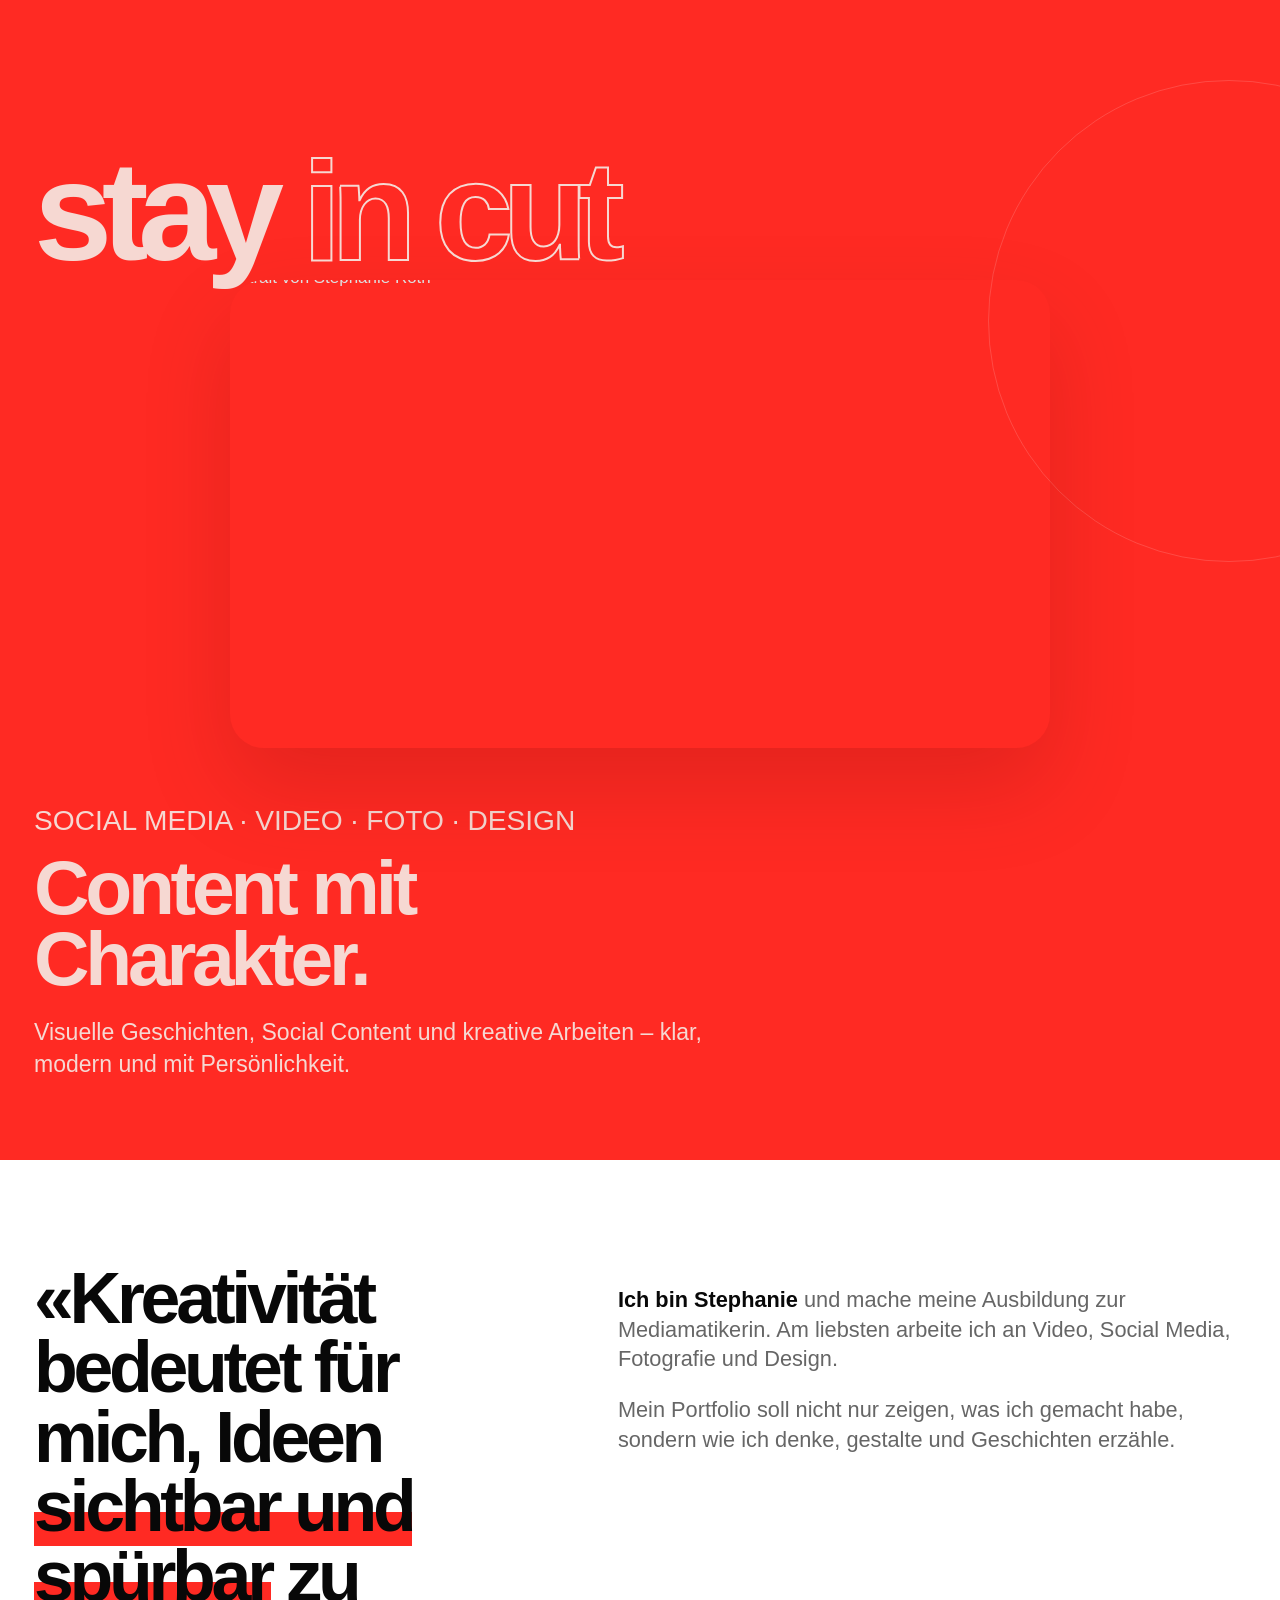
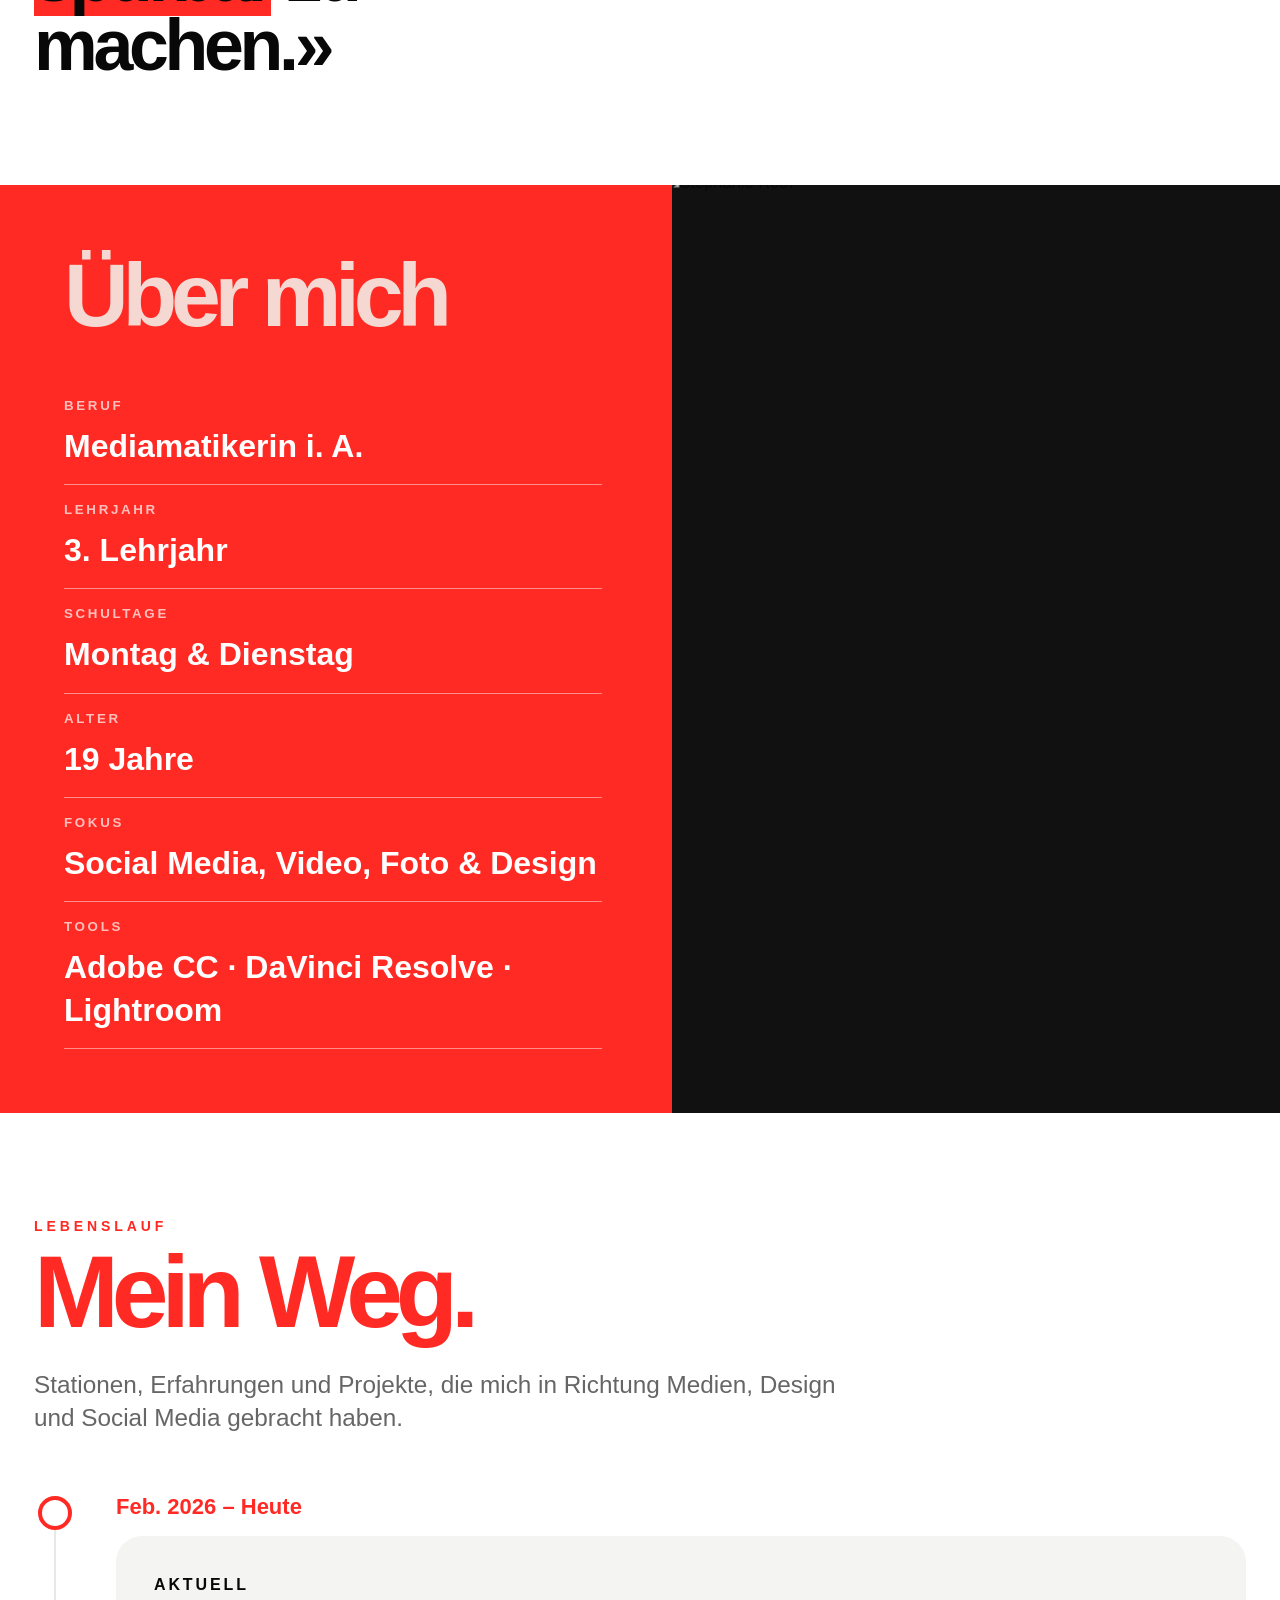
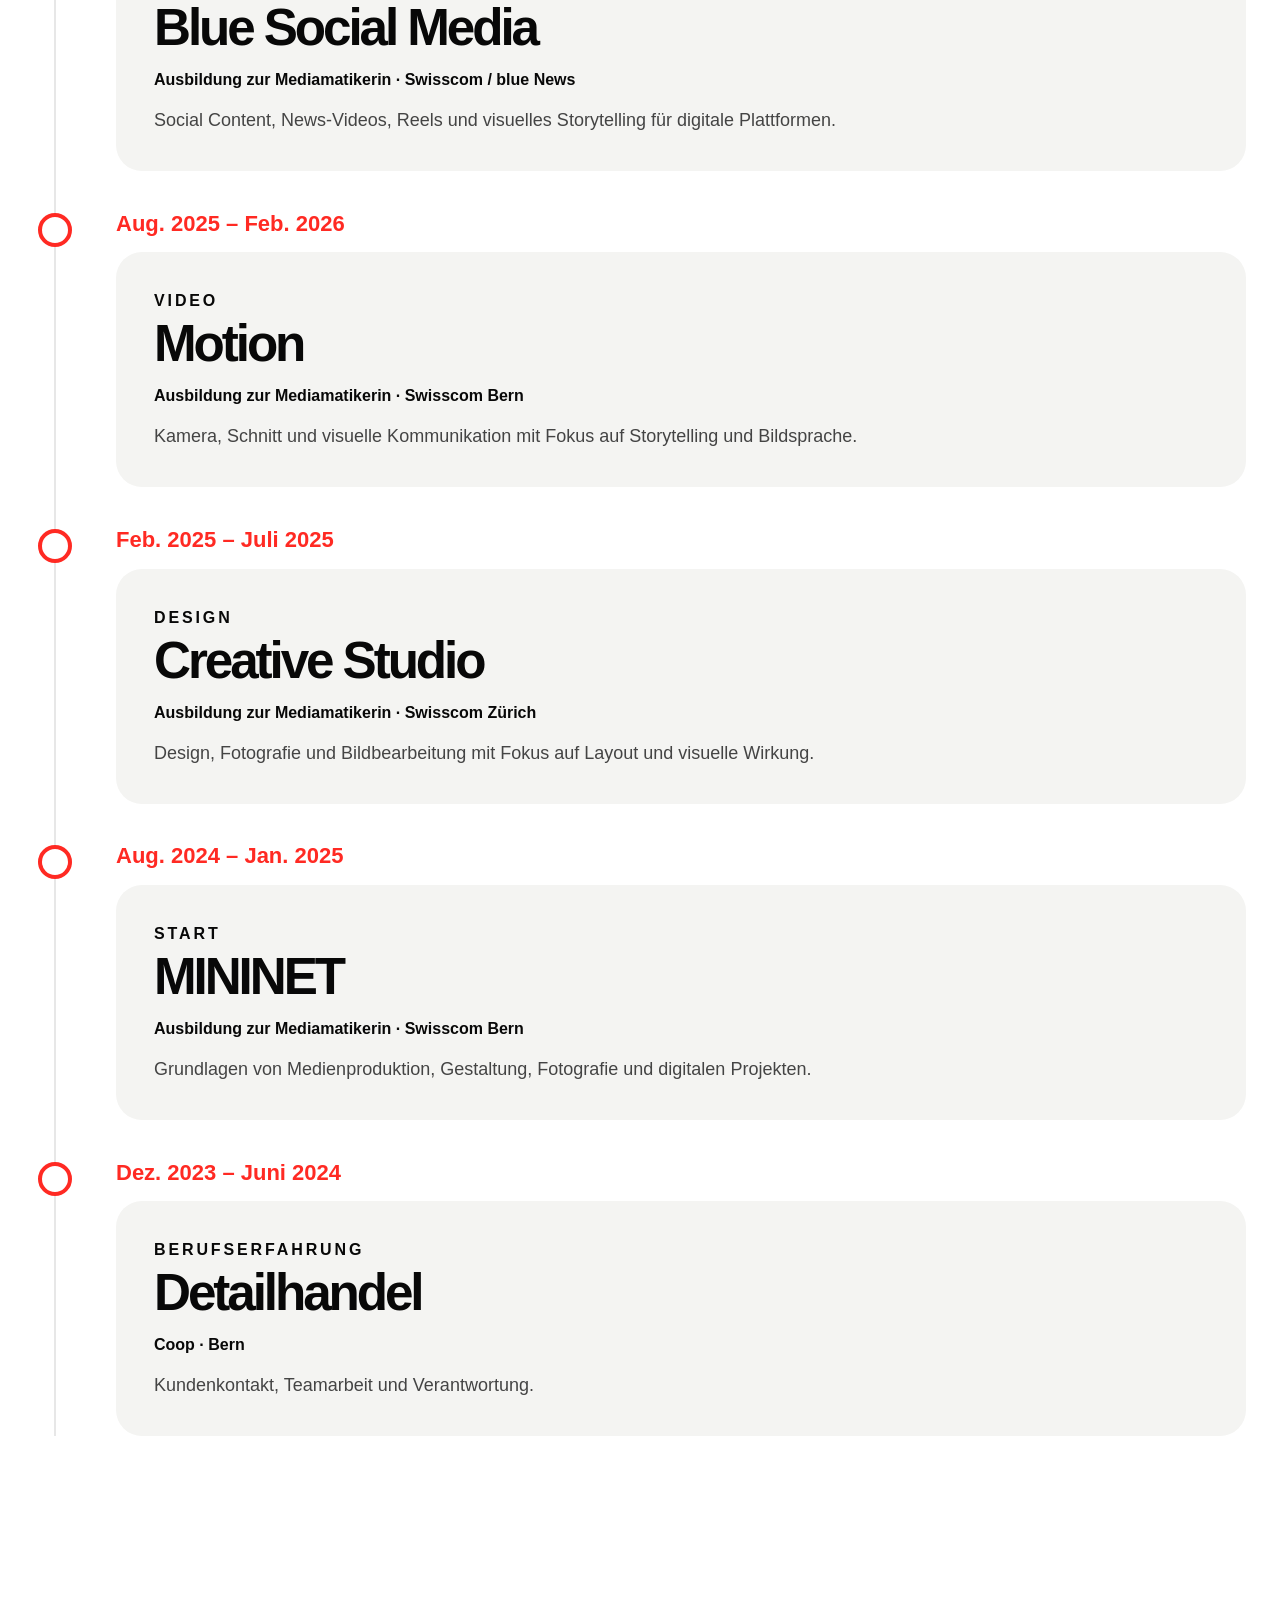
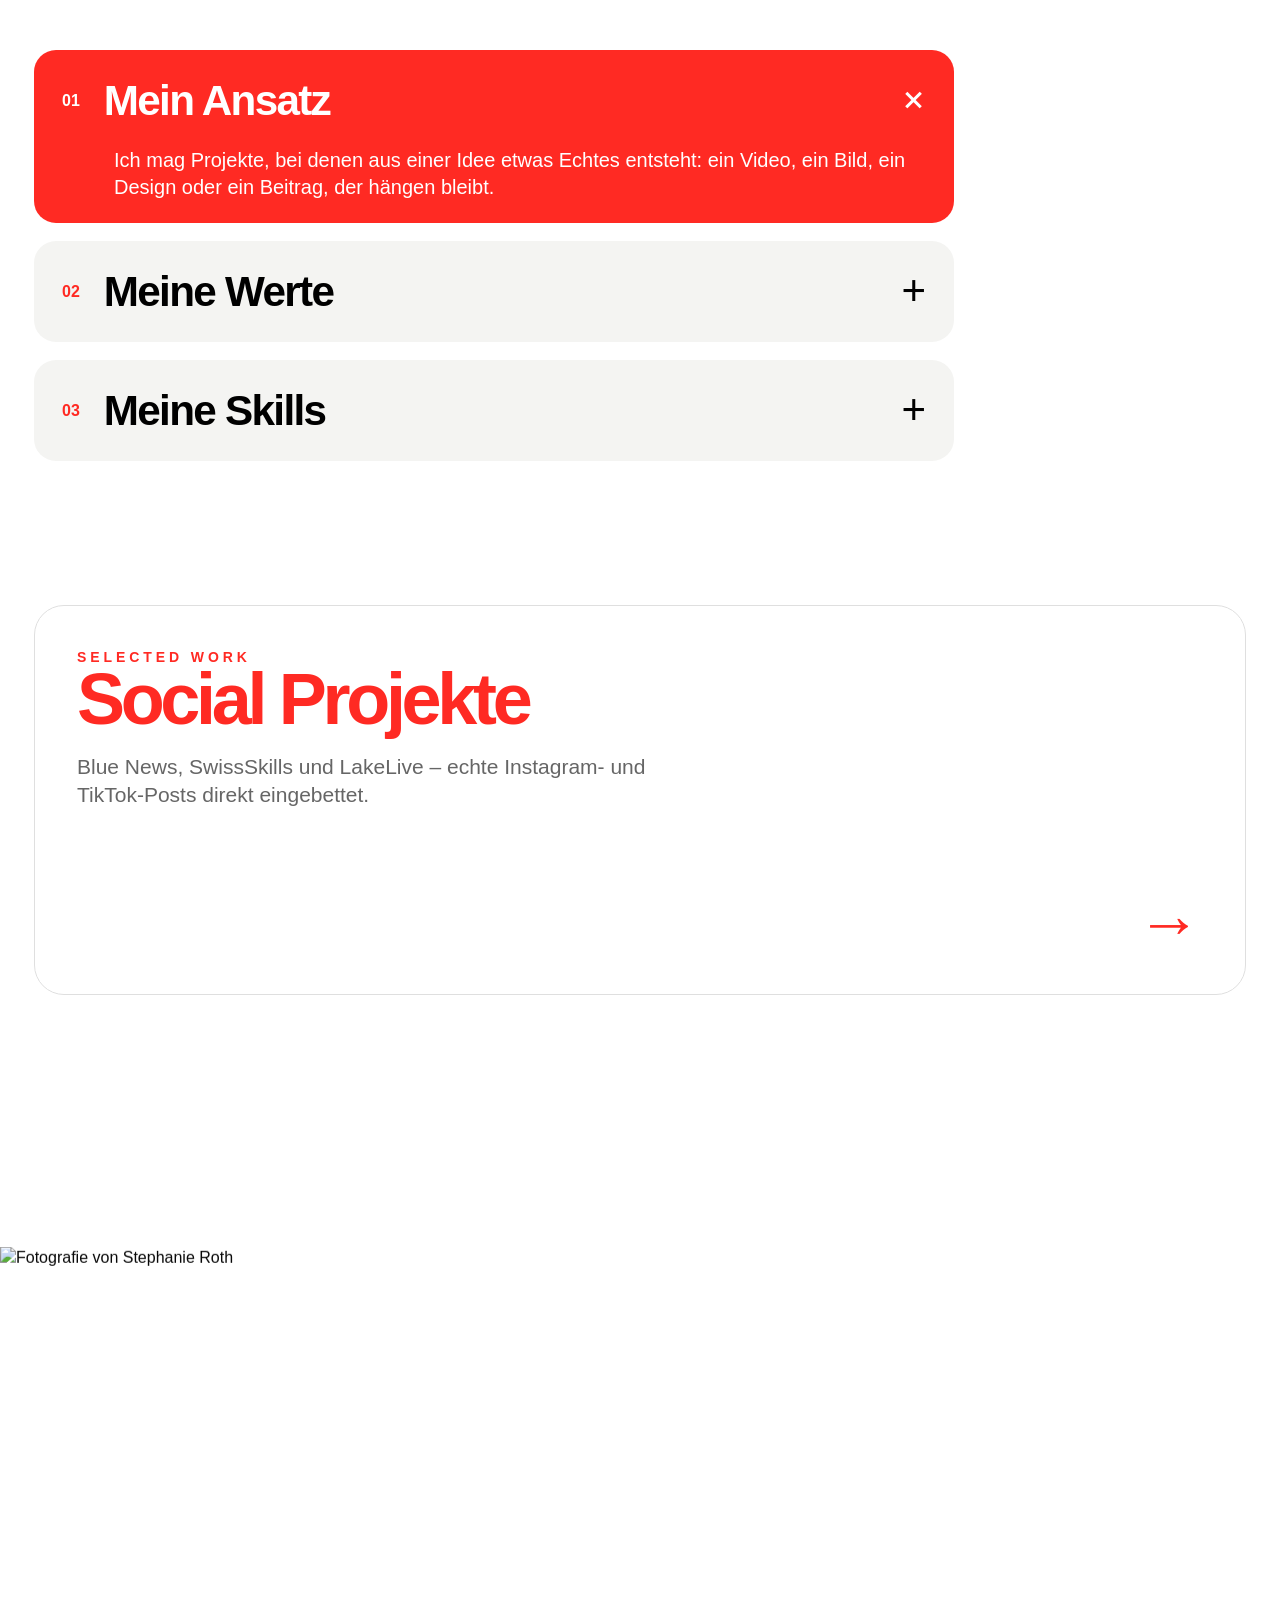
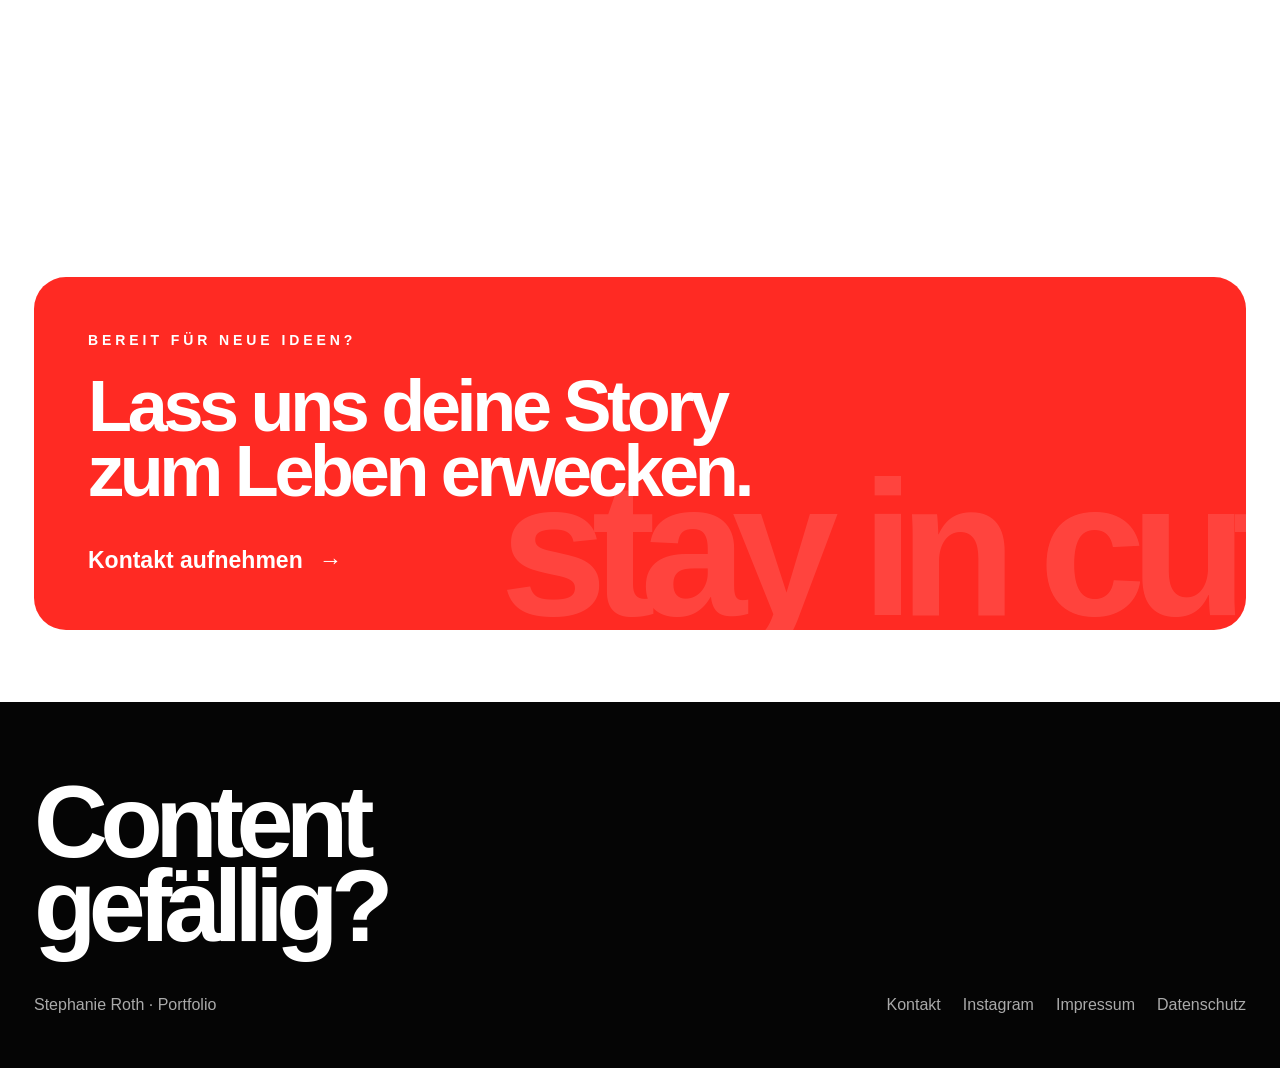
==== commit dc7d3003: "Clean up homepage header and marquee" ====
--- a/index.html
+++ b/index.html
@@ -1,9 +1,8 @@
-<!doctype html><html lang="de"><head><meta charset="utf-8"><meta name="viewport" content="width=device-width,initial-scale=1"><title>Stephanie Roth — Portfolio</title><meta name="description" content="Stephanie Roth — Social Media, Video, Foto & Design."><link rel="stylesheet" href="style.css"></head><body>
-<div class="scroll-progress"></div><header class="site-header"><div class="header-inner"><button class="menu-button" aria-label="Menü öffnen" aria-expanded="false"></button><a class="brand" href="index.html">Stephanie Roth</a></div></header>
+<!doctype html><html lang="de"><head><meta charset="utf-8"><meta name="viewport" content="width=device-width,initial-scale=1"><title>Stephanie Roth — Portfolio</title><meta name="description" content="Stephanie Roth — Social Media, Video, Foto & Design."><link rel="stylesheet" href="style.css"></head><body class="home-clean">
+
 <div class="menu"><nav><a href="index.html">Home</a><a href="social-media.html">Social Media</a><a href="creative-work.html">Creative Work</a><a href="contact.html">Kontakt</a><div class="menu-foot">Portfolio · Stephanie Roth · 2026</div></nav></div>
 <main>
 <section class="hero"><div class="container"><h1 class="hero-title">stay <span class="outline">in cut</span></h1><div class="hero-media"><img src="assets/portrait-bw.jpg" alt="Portrait von Stephanie Roth"></div><div class="hero-copy reveal"><p class="hero-label">SOCIAL MEDIA · VIDEO · FOTO · DESIGN</p><h2>Content mit<br>Charakter.</h2><p>Visuelle Geschichten, Social Content und kreative Arbeiten – klar, modern und mit Persönlichkeit.</p></div></div></section>
-<div class="marquee"><div class="marquee-track"><span>SOCIAL MEDIA <i>✦</i> VIDEO <i>✦</i> FOTO <i>✦</i> DESIGN <i>✦</i></span><span>SOCIAL MEDIA <i>✦</i> VIDEO <i>✦</i> FOTO <i>✦</i> DESIGN <i>✦</i></span></div></div>
 <section class="section"><div class="container intro-grid"><h2 class="quote reveal">«Kreativität bedeutet für mich, Ideen <span class="highlight">sichtbar und spürbar</span> zu machen.»</h2><div class="intro-copy reveal reveal-delay"><p><strong>Ich bin Stephanie</strong> und mache meine Ausbildung zur Mediamatikerin. Am liebsten arbeite ich an Video, Social Media, Fotografie und Design.</p><p>Mein Portfolio soll nicht nur zeigen, was ich gemacht habe, sondern wie ich denke, gestalte und Geschichten erzähle.</p></div></div></section>
 <section class="about-split"><div class="about-panel"><h2>Über mich</h2><div class="fact"><small>Beruf</small><strong>Mediamatikerin i. A.</strong></div><div class="fact"><small>Lehrjahr</small><strong>3. Lehrjahr</strong></div><div class="fact"><small>Schultage</small><strong>Montag & Dienstag</strong></div><div class="fact"><small>Alter</small><strong>19 Jahre</strong></div><div class="fact"><small>Fokus</small><strong>Social Media, Video, Foto & Design</strong></div><div class="fact"><small>Tools</small><strong>Adobe CC · DaVinci Resolve · Lightroom</strong></div></div><div class="about-image"><img src="assets/portrait-bw.jpg" alt="Stephanie Roth"></div></section>
 <section class="section"><div class="container"><div class="eyebrow red reveal">Lebenslauf</div><h2 class="section-title red reveal">Mein Weg.</h2><p class="section-copy reveal">Stationen, Erfahrungen und Projekte, die mich in Richtung Medien, Design und Social Media gebracht haben.</p><div class="timeline">
--- a/style.css
+++ b/style.css
@@ -91,4 +91,56 @@
 
 @media(max-width:850px){.gallery-grid,.design-grid{grid-template-columns:1fr}.gallery-grid{grid-auto-rows:430px}.media-slot.tall{grid-row:auto}.media-slot.wide{grid-column:auto}.contact-hero{padding-top:130px}.cursor-dot,.cursor-ring{display:none}}
 .contact-placeholder{display:flex;justify-content:space-between;align-items:center;padding:22px 0;border-bottom:1px solid rgba(255,255,255,.4);font-size:clamp(28px,4vw,54px);font-weight:900;letter-spacing:-.04em}.contact-placeholder b{font-size:14px;letter-spacing:.08em;text-transform:uppercase;font-weight:700;opacity:.7}
-\n\n/* V5 — cleaner, more editorial */\n.hero:after{display:none}\n.hero{padding-top:145px}\n.hero-title{margin-top:0;margin-bottom:34px}\n.hero-media{margin-top:0;margin-bottom:62px;border-radius:46px;width:min(900px,92%);aspect-ratio:16/8.5;box-shadow:0 28px 70px rgba(75,0,0,.14)}\n.hero-media img{filter:grayscale(1);transform:scale(1.025)}\n.hero-media:hover img{filter:grayscale(1);transform:scale(1.055)}\n.hero-copy{max-width:920px}\n.hero-label{font-size:13px!important;letter-spacing:.22em;font-weight:900;margin:0 0 22px!important;opacity:.8}\n.hero-copy h2{font-size:clamp(52px,7.4vw,102px);margin-bottom:22px}\n.hero-copy p:not(.hero-label){max-width:720px;font-size:clamp(19px,2vw,27px);line-height:1.35}\n.marquee-track{animation-duration:34s}\n.feature-card:hover{transform:translateY(-4px)}\n.timeline-card:hover{transform:translateY(-3px)}\n.about-image:hover img{filter:grayscale(1);transform:scale(1.055)}\n\n/* neutral custom cursor: visible on red, white and black */\n@media(pointer:fine){\n  .cursor-dot{width:5px;height:5px;margin:-2.5px 0 0 -2.5px;background:#111;box-shadow:0 0 0 1.5px rgba(255,255,255,.95)}\n  .cursor-ring{width:24px;height:24px;margin:-12px 0 0 -12px;border:1px solid rgba(15,15,15,.92);box-shadow:0 0 0 1px rgba(255,255,255,.7);background:transparent}\n  .cursor-hover .cursor-ring{width:34px;height:34px;margin:-17px 0 0 -17px;background:rgba(255,255,255,.08);border-color:#111;box-shadow:0 0 0 1px rgba(255,255,255,.85)}\n}\n\n@media(max-width:850px){\n  .hero{padding-top:126px}\n  .hero-media{border-radius:26px;aspect-ratio:4/3;margin-bottom:46px}\n  .hero-copy h2{font-size:clamp(48px,14vw,74px)}\n}\n+\n\n/* V5 — cleaner, more editorial */\n.hero:after{display:none}\n.hero{padding-top:145px}\n.hero-title{margin-top:0;margin-bottom:34px}\n.hero-media{margin-top:0;margin-bottom:62px;border-radius:46px;width:min(900px,92%);aspect-ratio:16/8.5;box-shadow:0 28px 70px rgba(75,0,0,.14)}\n.hero-media img{filter:grayscale(1);transform:scale(1.025)}\n.hero-media:hover img{filter:grayscale(1);transform:scale(1.055)}\n.hero-copy{max-width:920px}\n.hero-label{font-size:13px!important;letter-spacing:.22em;font-weight:900;margin:0 0 22px!important;opacity:.8}\n.hero-copy h2{font-size:clamp(52px,7.4vw,102px);margin-bottom:22px}\n.hero-copy p:not(.hero-label){max-width:720px;font-size:clamp(19px,2vw,27px);line-height:1.35}\n.marquee-track{animation-duration:34s}\n.feature-card:hover{transform:translateY(-4px)}\n.timeline-card:hover{transform:translateY(-3px)}\n.about-image:hover img{filter:grayscale(1);transform:scale(1.055)}\n\n/* neutral custom cursor: visible on red, white and black */\n@media(pointer:fine){\n  .cursor-dot{width:5px;height:5px;margin:-2.5px 0 0 -2.5px;background:#111;box-shadow:0 0 0 1.5px rgba(255,255,255,.95)}\n  .cursor-ring{width:24px;height:24px;margin:-12px 0 0 -12px;border:1px solid rgba(15,15,15,.92);box-shadow:0 0 0 1px rgba(255,255,255,.7);background:transparent}\n  .cursor-hover .cursor-ring{width:34px;height:34px;margin:-17px 0 0 -17px;background:rgba(255,255,255,.08);border-color:#111;box-shadow:0 0 0 1px rgba(255,255,255,.85)}\n}\n\n@media(max-width:850px){\n  .hero{padding-top:126px}\n  .hero-media{border-radius:26px;aspect-ratio:4/3;margin-bottom:46px}\n  .hero-copy h2{font-size:clamp(48px,14vw,74px)}\n}\n
+
+/* V6 — refined, calmer, more editorial */
+.site-header{mix-blend-mode:normal;color:var(--ink);background:rgba(255,255,255,.9);border-bottom:1px solid rgba(0,0,0,.06);backdrop-filter:blur(14px);-webkit-backdrop-filter:blur(14px)}
+body.menu-open .site-header{color:white;background:transparent;border-color:transparent;backdrop-filter:none;-webkit-backdrop-filter:none}
+.header-inner{padding:18px 34px}
+.brand{font-size:26px;letter-spacing:-1.3px}
+.menu-button{width:48px;height:48px}
+.menu-button:before,.menu-button:after{left:10px;top:23px;width:28px}
+.hero{padding-top:128px;padding-bottom:68px}
+.hero-title{font-size:clamp(66px,11vw,148px);line-height:.8;margin:28px 0 26px}
+.hero-media{width:min(820px,90%);border-radius:34px;margin-bottom:54px}
+.hero-copy h2{font-size:clamp(44px,6vw,78px);line-height:.92}
+.hero-copy p:not(.hero-label){font-size:clamp(18px,1.8vw,24px);max-width:690px}
+.marquee span{font-size:clamp(26px,3.7vw,50px);padding:18px 16px}
+.section{padding:104px 0}.section-sm{padding:72px 0}
+.quote{font-size:clamp(40px,5.6vw,72px);line-height:.97}
+.intro-copy{font-size:clamp(18px,1.7vw,24px)}
+.about-split{min-height:700px}
+.about-panel{padding-top:72px;padding-bottom:64px}
+.about-panel h2{font-size:clamp(54px,7vw,90px);margin-bottom:48px}
+.fact{padding:16px 0}.fact strong{font-size:clamp(22px,2.5vw,32px)}
+.section-title{font-size:clamp(58px,8vw,102px);line-height:.87}
+.section-copy{font-size:clamp(18px,1.9vw,26px)}
+.timeline{margin-top:58px}.timeline-card{padding:38px;border-radius:26px}.timeline-card h3{font-size:clamp(36px,4vw,54px)}.timeline-card p{font-size:18px}
+.acc{border-radius:22px;padding:22px 28px}.acc-title{font-size:clamp(28px,3.3vw,44px)}.acc-plus{font-size:42px}
+.feature-card{min-height:390px;border-radius:30px;padding:42px}.feature-card h2{font-size:clamp(44px,6vw,72px)}.feature-card p{font-size:21px}.feature-card:after{font-size:64px}
+.cta{border-radius:32px;padding:54px}.cta h2{font-size:clamp(44px,6vw,72px)}
+.footer{padding:78px 0 52px}.footer h2{font-size:clamp(58px,8vw,104px);line-height:.82}.footer-row{margin-top:46px}
+.page-hero{padding:150px 0 66px}.page-hero h1{font-size:clamp(58px,8vw,104px)}.page-hero p{font-size:clamp(18px,1.9vw,26px)}
+.menu a{font-size:clamp(40px,6.6vw,88px)}
+.contact-hero{padding:130px 0 76px}.contact-hero h1{font-size:clamp(58px,8.5vw,110px);line-height:.84}.contact-hero p{font-size:clamp(18px,1.8vw,24px)}
+.contact-links a,.contact-placeholder{font-size:clamp(24px,3vw,40px)}
+.legal{padding:130px 0 90px}.legal h1{font-size:clamp(58px,8vw,100px)}
+@media(pointer:fine){
+  .custom-cursor body,.custom-cursor a,.custom-cursor button,.custom-cursor input{cursor:none}
+  .cursor-dot,.cursor-ring{display:none!important}
+  .cursor-mark{position:fixed;left:0;top:0;width:18px;height:18px;margin:-9px 0 0 -9px;pointer-events:none;z-index:3000;mix-blend-mode:difference;transform:translate3d(-100px,-100px,0);transition:width .14s var(--ease),height .14s var(--ease),margin .14s var(--ease)}
+  .cursor-mark:before,.cursor-mark:after{content:"";position:absolute;background:white;border-radius:99px}
+  .cursor-mark:before{width:18px;height:2px;left:0;top:8px}
+  .cursor-mark:after{width:2px;height:18px;left:8px;top:0}
+  body.cursor-hover .cursor-mark{width:24px;height:24px;margin:-12px 0 0 -12px}
+  body.cursor-hover .cursor-mark:before{width:24px;top:11px}
+  body.cursor-hover .cursor-mark:after{height:24px;left:11px}
+}
+@media(max-width:850px){
+  .header-inner{padding:14px 18px}.brand{font-size:23px}.menu-button{width:44px;height:44px}
+  .hero{padding-top:108px}.hero-title{font-size:clamp(58px,16vw,92px)}
+  .section{padding:82px 0}.section-sm{padding:58px 0}
+  .about-panel{padding-top:58px}.timeline-card{padding:30px 24px}
+  .feature-card{min-height:340px;padding:30px}.cta{padding:40px 26px}
+  .cursor-mark{display:none!important}
+}
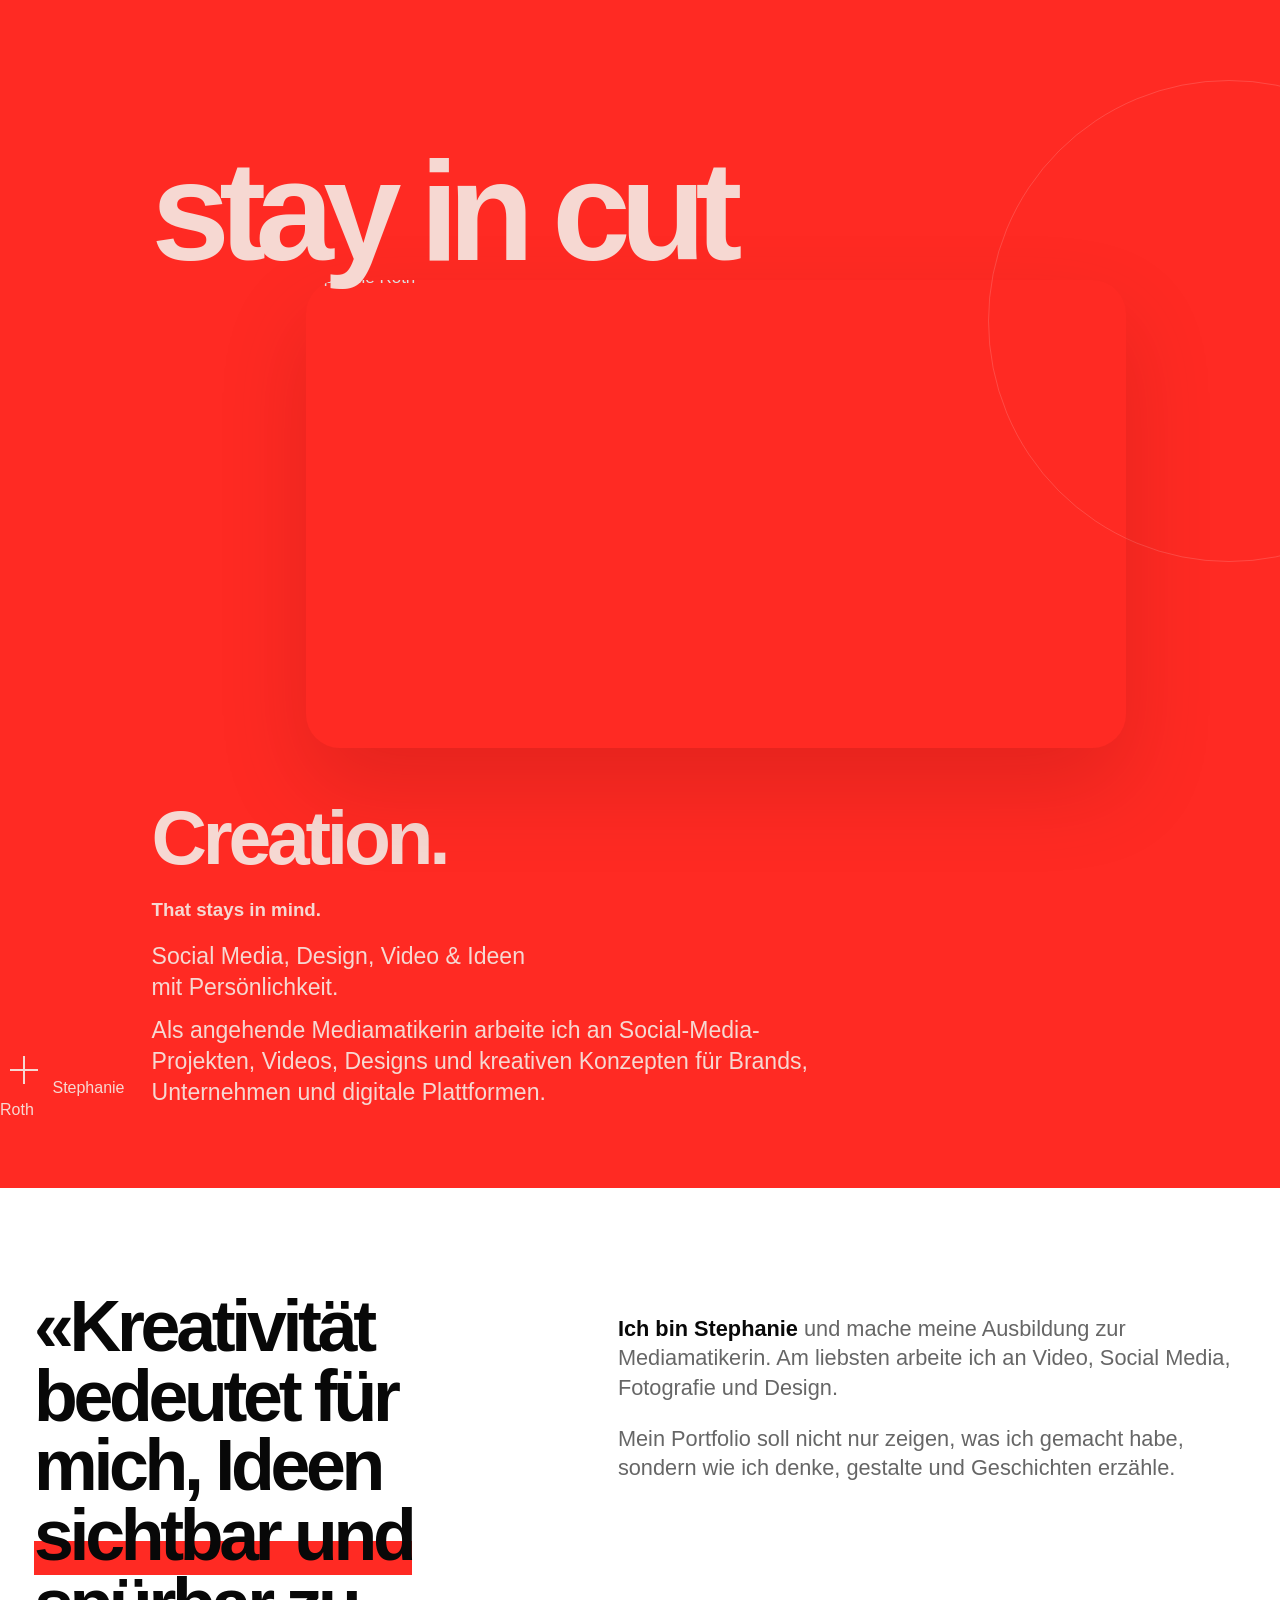
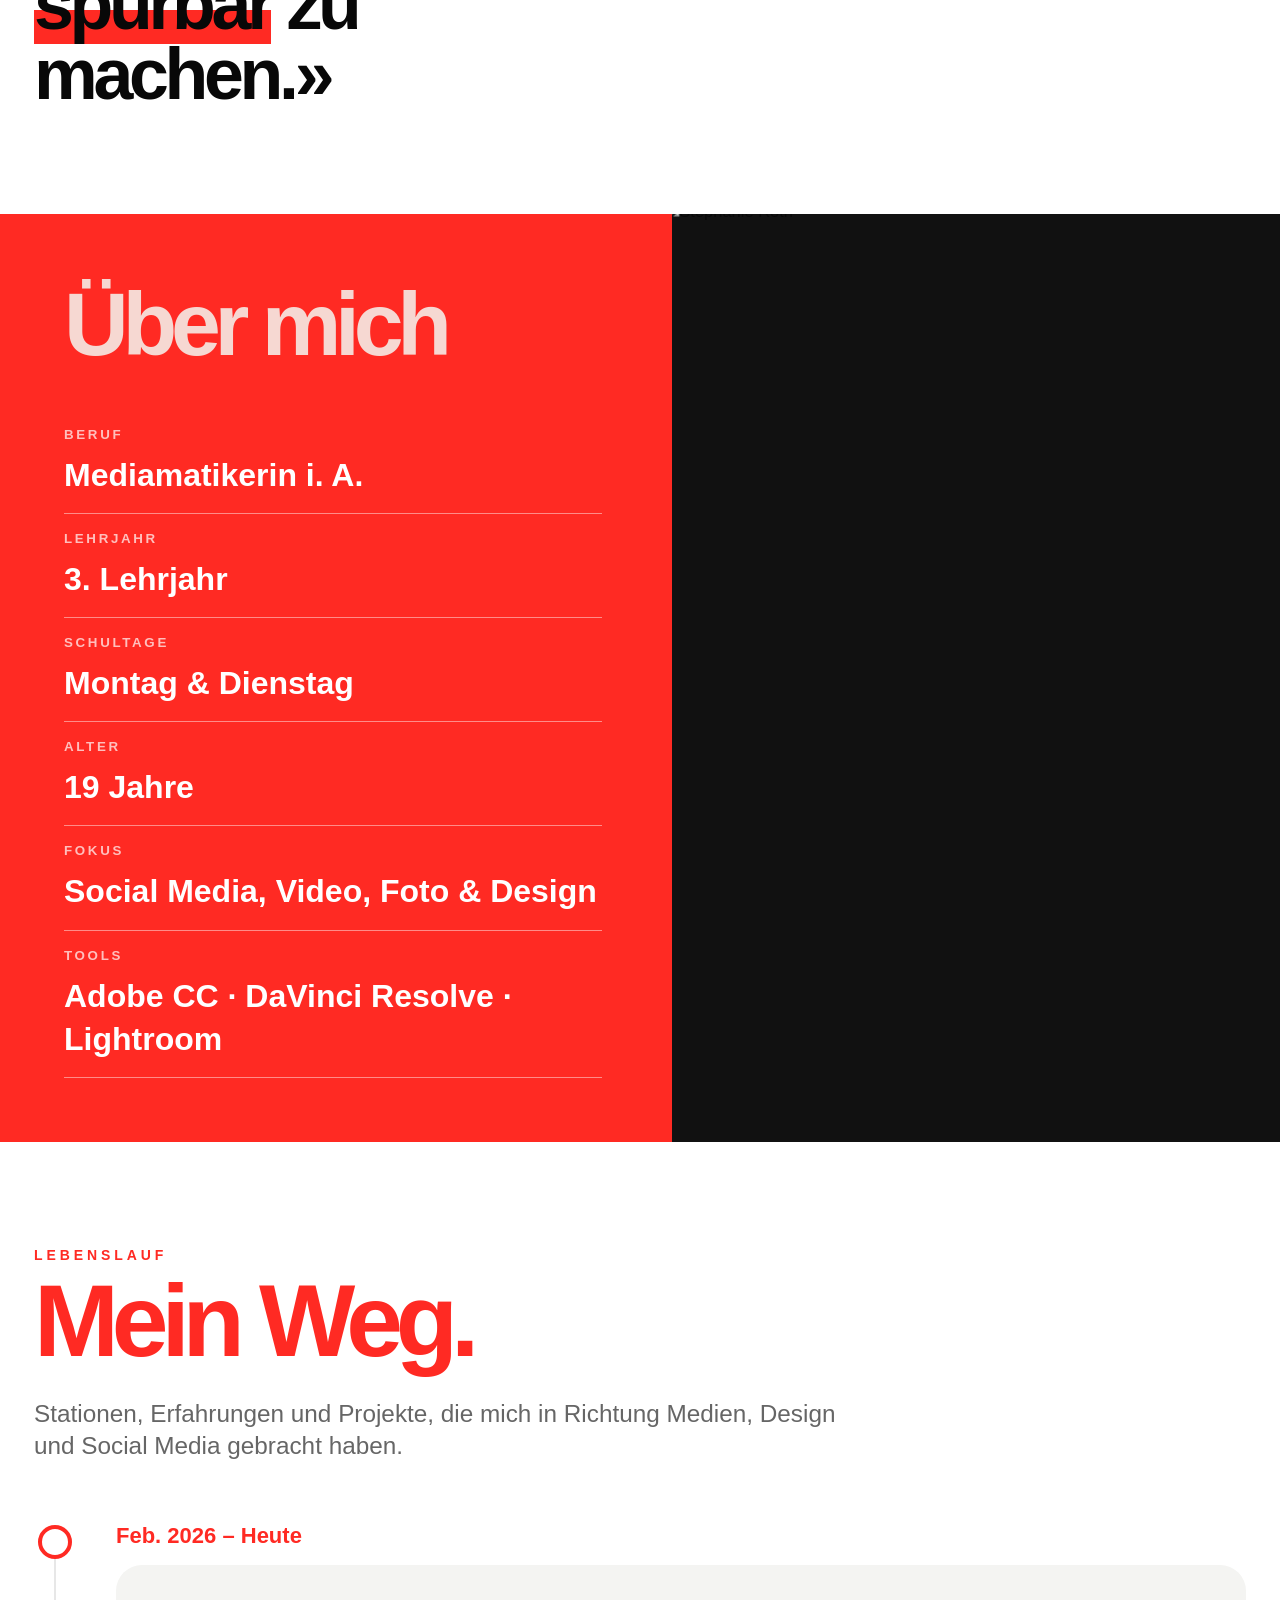
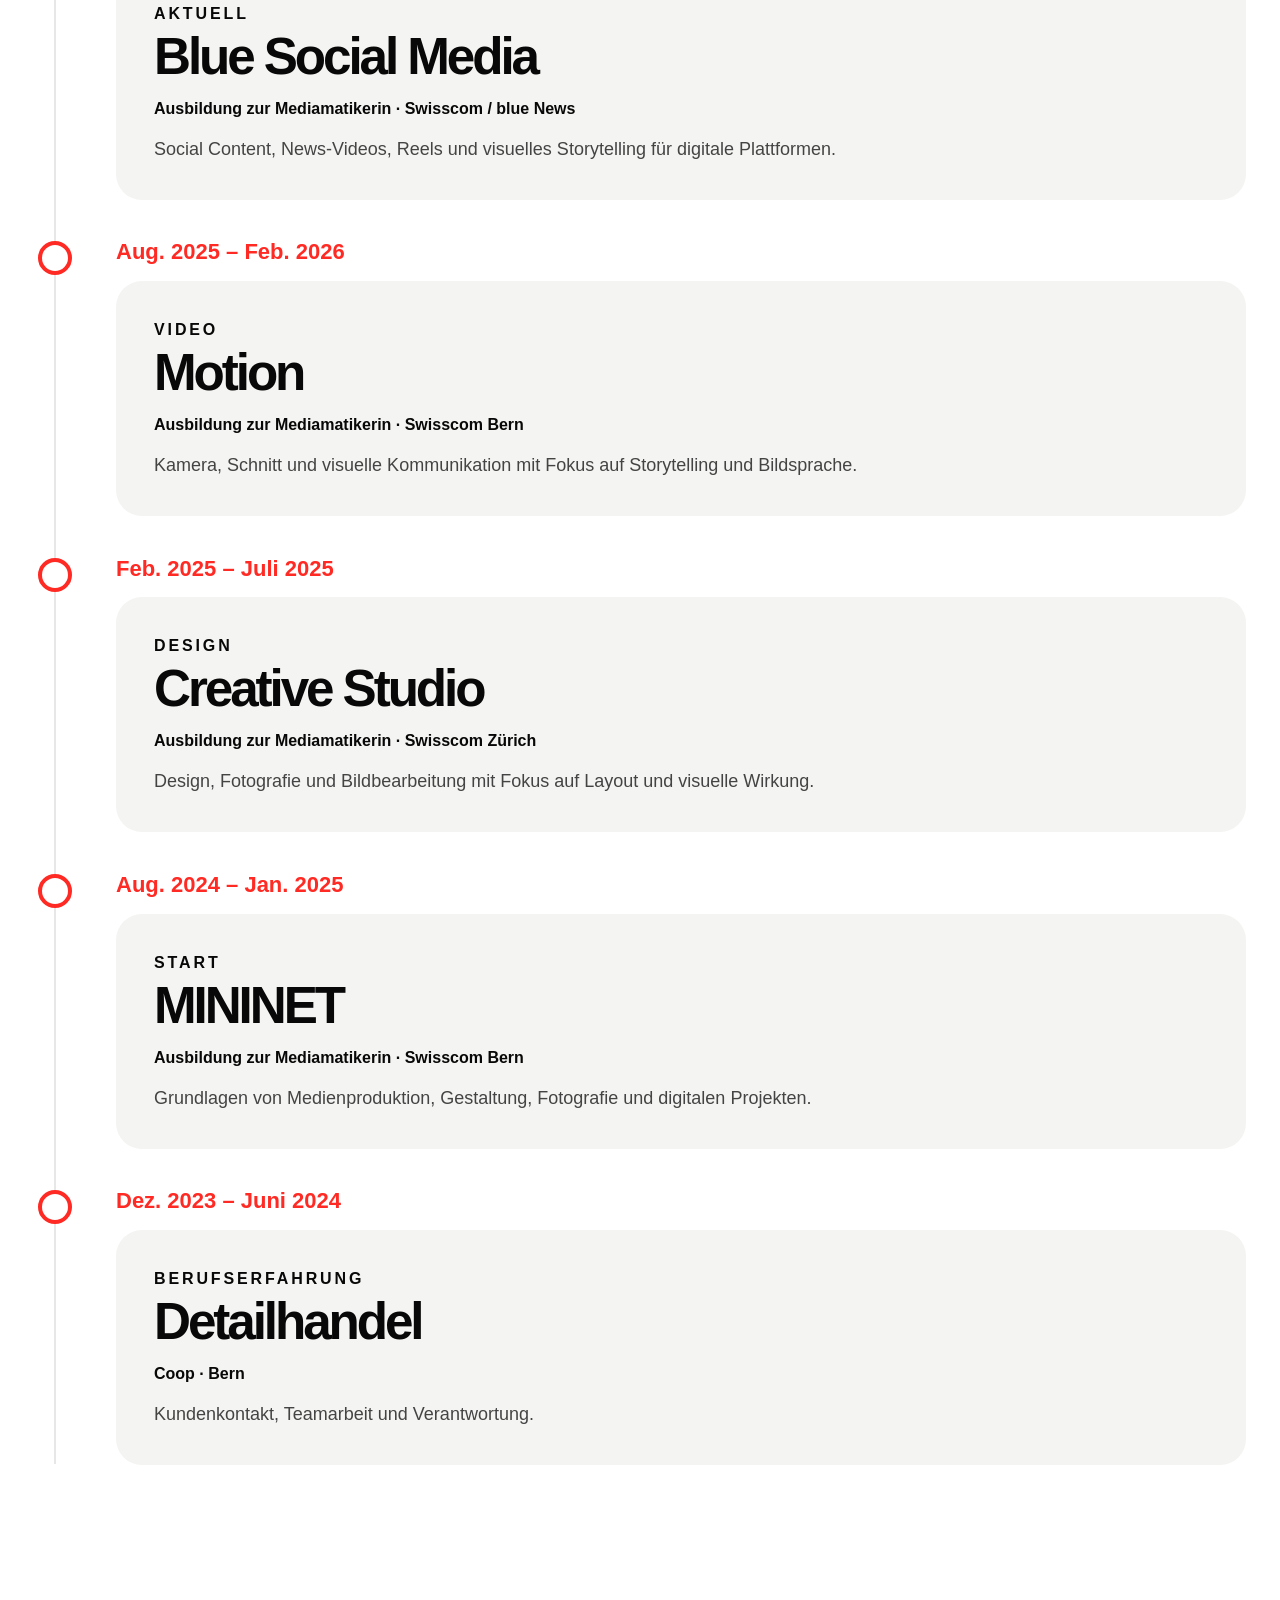
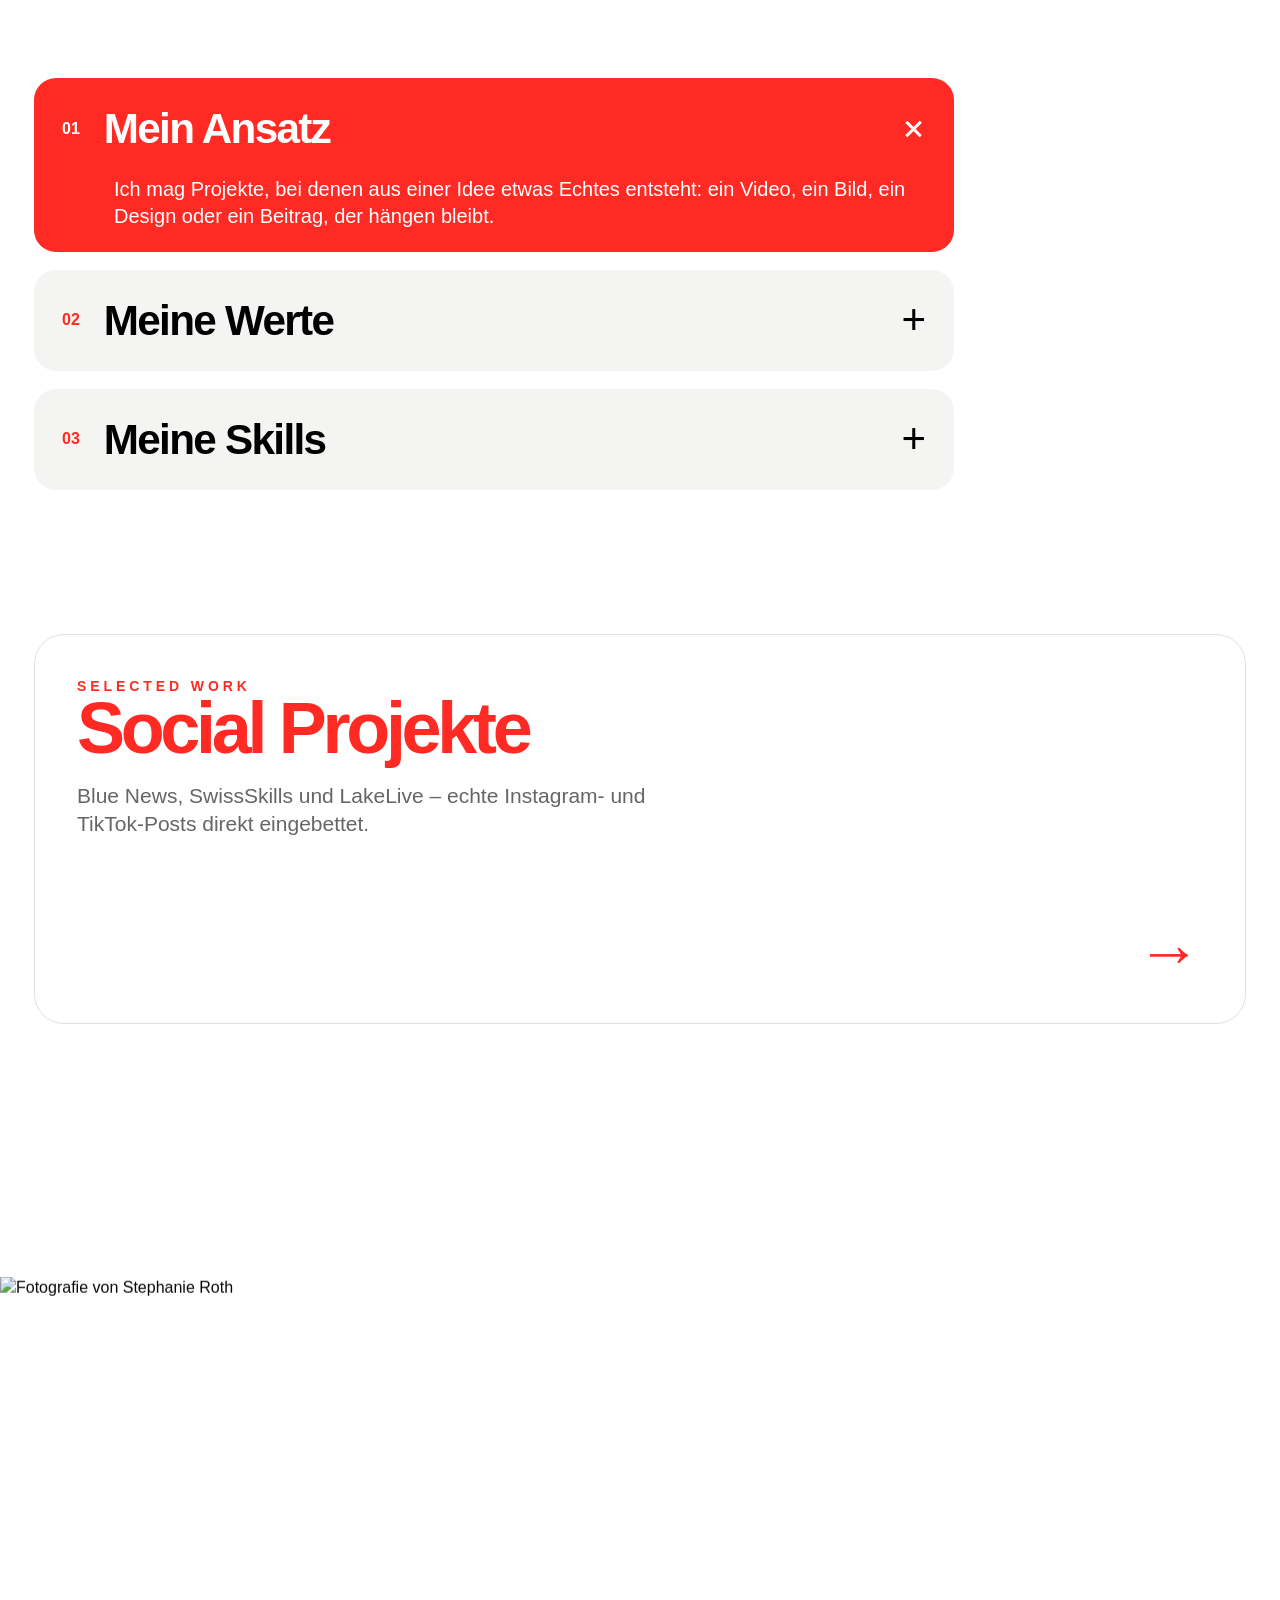
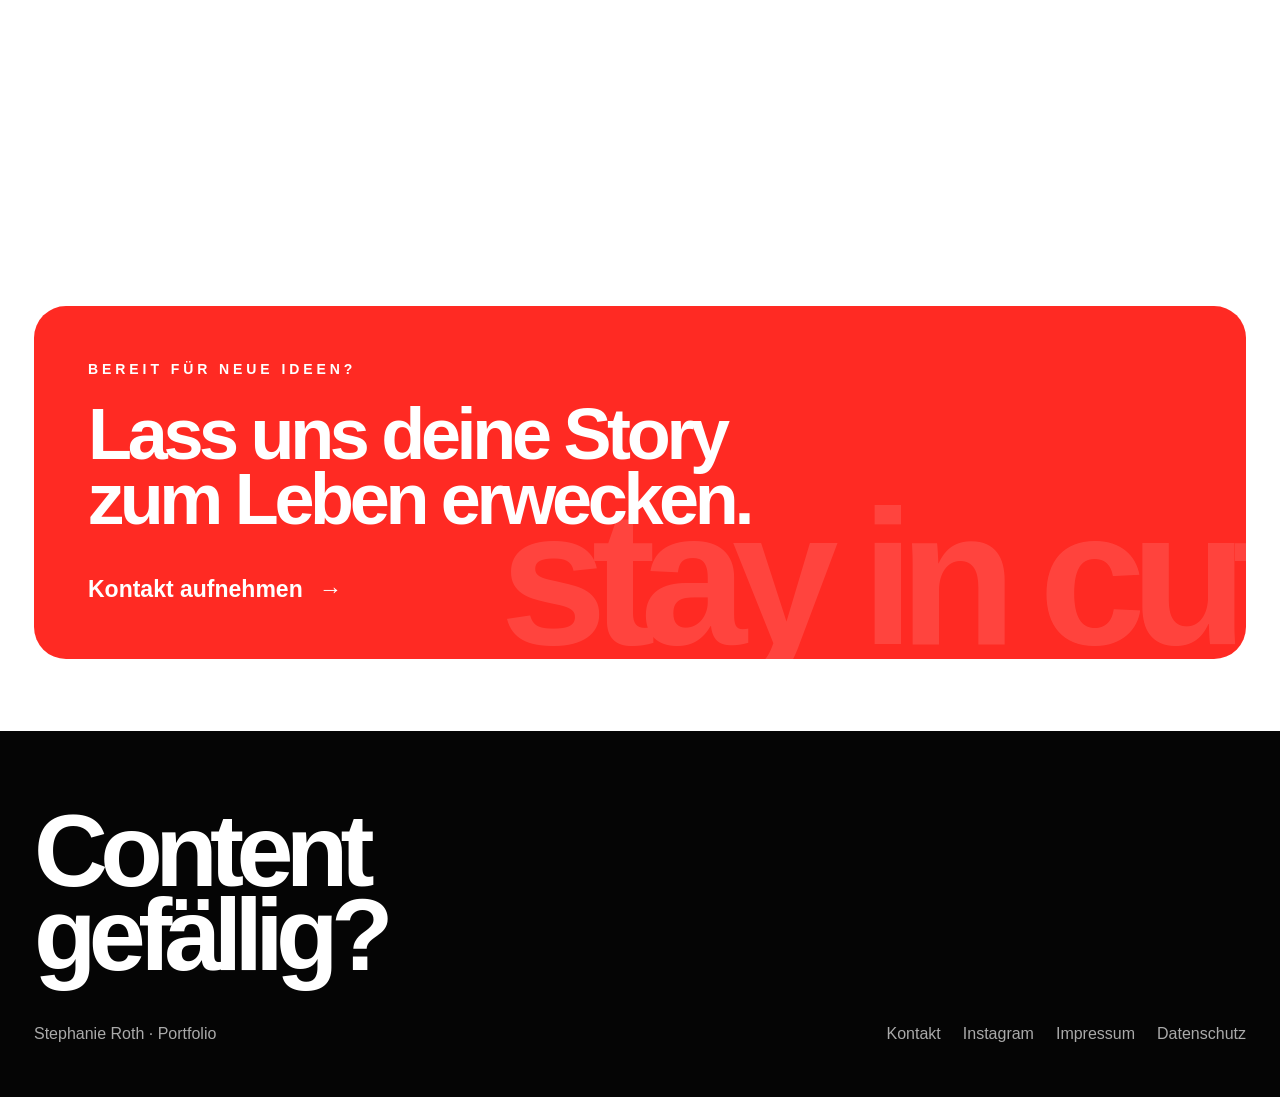
==== commit bdcb67be: "Match homepage to original Squarespace hero" ====
--- a/index.html
+++ b/index.html
@@ -2,7 +2,24 @@
 
 <div class="menu"><nav><a href="index.html">Home</a><a href="social-media.html">Social Media</a><a href="creative-work.html">Creative Work</a><a href="contact.html">Kontakt</a><div class="menu-foot">Portfolio · Stephanie Roth · 2026</div></nav></div>
 <main>
-<section class="hero"><div class="container"><h1 class="hero-title">stay <span class="outline">in cut</span></h1><div class="hero-media"><img src="assets/portrait-bw.jpg" alt="Portrait von Stephanie Roth"></div><div class="hero-copy reveal"><p class="hero-label">SOCIAL MEDIA · VIDEO · FOTO · DESIGN</p><h2>Content mit<br>Charakter.</h2><p>Visuelle Geschichten, Social Content und kreative Arbeiten – klar, modern und mit Persönlichkeit.</p></div></div></section>
+<section class="hero home-hero">
+  <div class="home-hero-top">
+    <button class="menu-button home-menu-button" aria-label="Menü öffnen" aria-expanded="false"></button>
+    <a class="home-brand" href="index.html">Stephanie Roth</a>
+  </div>
+  <div class="container home-hero-inner">
+    <h1 class="hero-title home-hero-title">stay in cut</h1>
+    <div class="hero-media home-hero-media">
+      <img src="assets/portrait-bw.jpg" alt="Stephanie Roth">
+    </div>
+    <div class="hero-copy home-hero-copy">
+      <h2>Creation.</h2>
+      <h3>That stays in mind.</h3>
+      <p>Social Media, Design, Video & Ideen<br>mit Persönlichkeit.</p>
+      <p>Als angehende Mediamatikerin arbeite ich an Social-Media-Projekten, Videos, Designs und kreativen Konzepten für Brands, Unternehmen und digitale Plattformen.</p>
+    </div>
+  </div>
+</section>
 <section class="section"><div class="container intro-grid"><h2 class="quote reveal">«Kreativität bedeutet für mich, Ideen <span class="highlight">sichtbar und spürbar</span> zu machen.»</h2><div class="intro-copy reveal reveal-delay"><p><strong>Ich bin Stephanie</strong> und mache meine Ausbildung zur Mediamatikerin. Am liebsten arbeite ich an Video, Social Media, Fotografie und Design.</p><p>Mein Portfolio soll nicht nur zeigen, was ich gemacht habe, sondern wie ich denke, gestalte und Geschichten erzähle.</p></div></div></section>
 <section class="about-split"><div class="about-panel"><h2>Über mich</h2><div class="fact"><small>Beruf</small><strong>Mediamatikerin i. A.</strong></div><div class="fact"><small>Lehrjahr</small><strong>3. Lehrjahr</strong></div><div class="fact"><small>Schultage</small><strong>Montag & Dienstag</strong></div><div class="fact"><small>Alter</small><strong>19 Jahre</strong></div><div class="fact"><small>Fokus</small><strong>Social Media, Video, Foto & Design</strong></div><div class="fact"><small>Tools</small><strong>Adobe CC · DaVinci Resolve · Lightroom</strong></div></div><div class="about-image"><img src="assets/portrait-bw.jpg" alt="Stephanie Roth"></div></section>
 <section class="section"><div class="container"><div class="eyebrow red reveal">Lebenslauf</div><h2 class="section-title red reveal">Mein Weg.</h2><p class="section-copy reveal">Stationen, Erfahrungen und Projekte, die mich in Richtung Medien, Design und Social Media gebracht haben.</p><div class="timeline">
--- a/style.css
+++ b/style.css
@@ -144,3 +144,19 @@
   .feature-card{min-height:340px;padding:30px}.cta{padding:40px 26px}
   .cursor-mark{display:none!important}
 }
+
+
+/* V7 — cleaner home + single custom cursor */
+body.home-clean .site-header{display:none!important}
+.home-clean .marquee{display:none!important}
+
+/* Single custom cursor: no red, no follower, no JS */
+@media(pointer:fine){
+  html,body,a,button,input,.timeline-card,.feature-card,.choice-card{
+    cursor:url("data:image/svg+xml,%3Csvg xmlns='http://www.w3.org/2000/svg' width='28' height='28' viewBox='0 0 28 28'%3E%3Cpath d='M4 3l16.5 10.2-7.2 1.5-3.1 7.1L4 3z' fill='%23ffffff' stroke='%23000000' stroke-width='1.8' stroke-linejoin='round'/%3E%3C/svg%3E") 4 3, auto!important;
+  }
+  a:hover,button:hover,.timeline-card:hover,.feature-card:hover,.choice-card:hover{
+    cursor:url("data:image/svg+xml,%3Csvg xmlns='http://www.w3.org/2000/svg' width='30' height='30' viewBox='0 0 30 30'%3E%3Cpath d='M5 4l17 10.5-7.5 1.6-3.2 7.4L5 4z' fill='%23000000' stroke='%23ffffff' stroke-width='2' stroke-linejoin='round'/%3E%3C/svg%3E") 5 4, pointer!important;
+  }
+  .cursor-dot,.cursor-ring,.cursor-mark{display:none!important}
+}
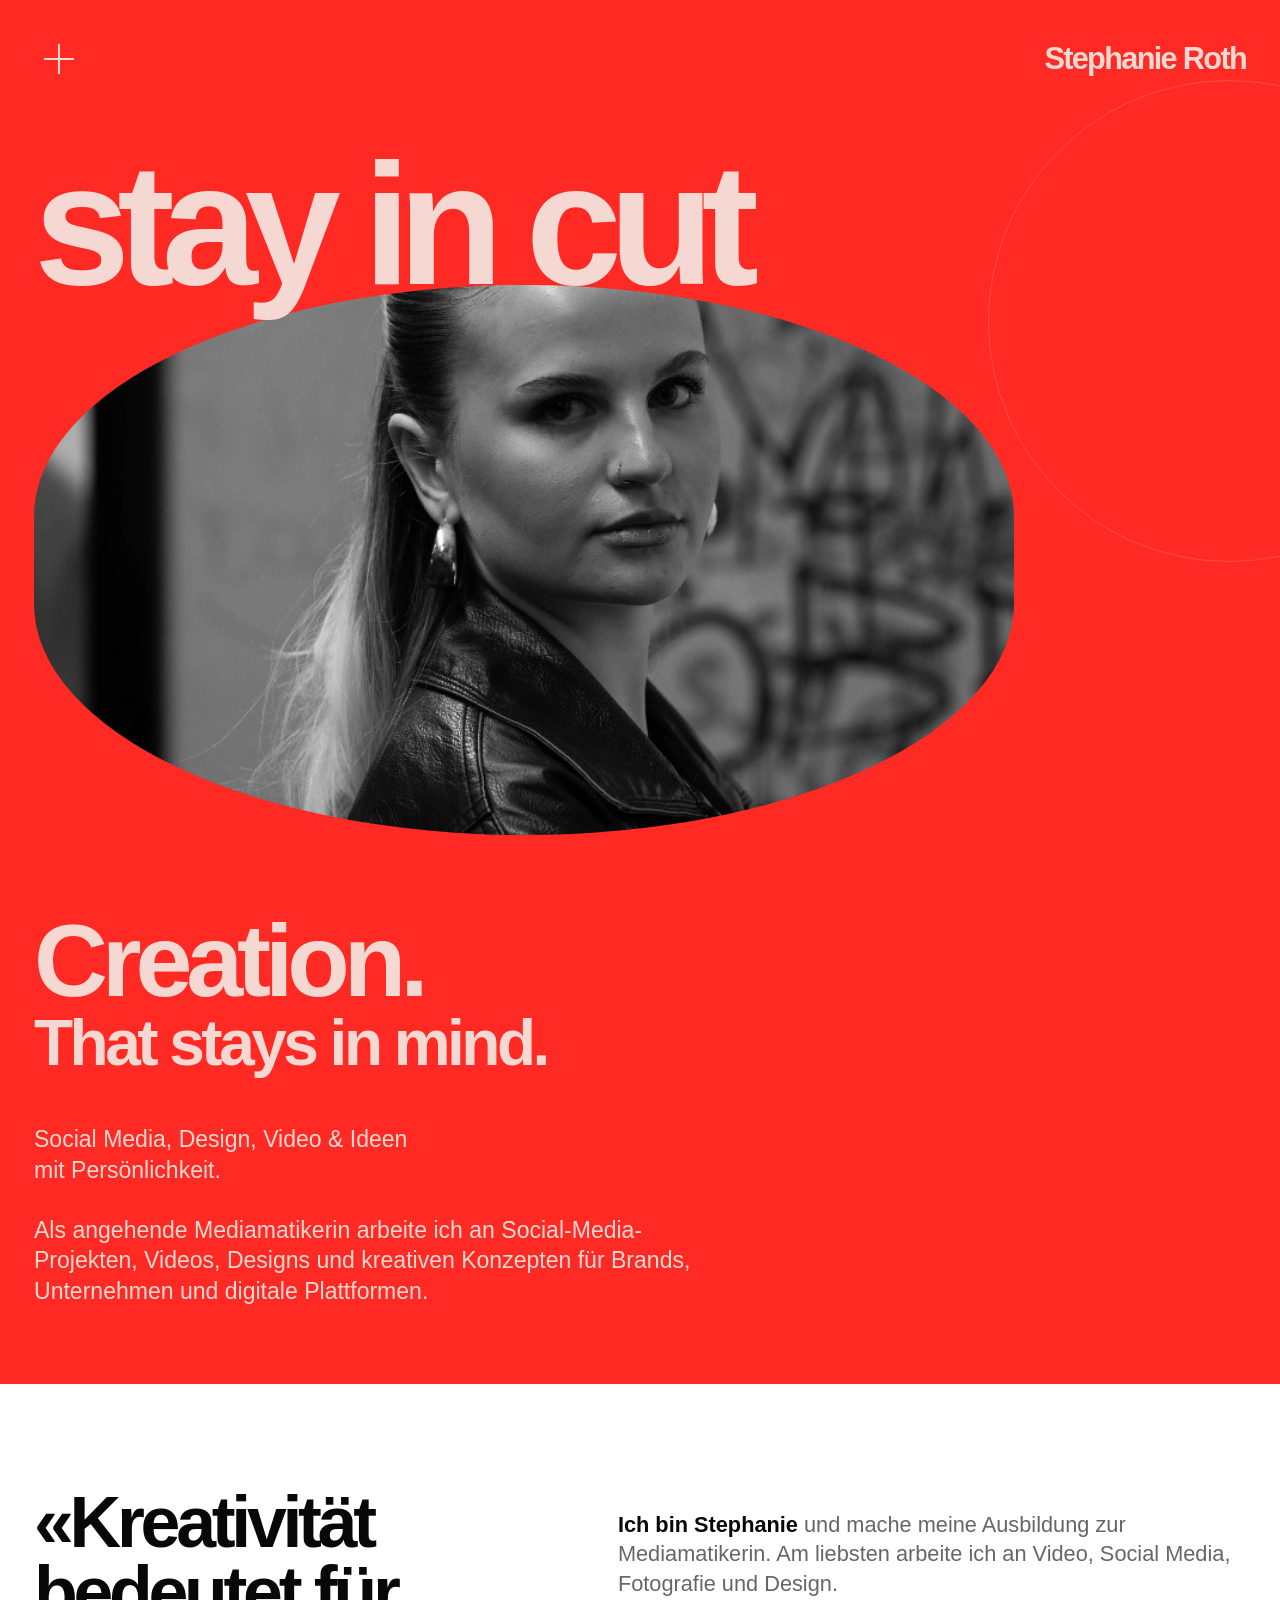
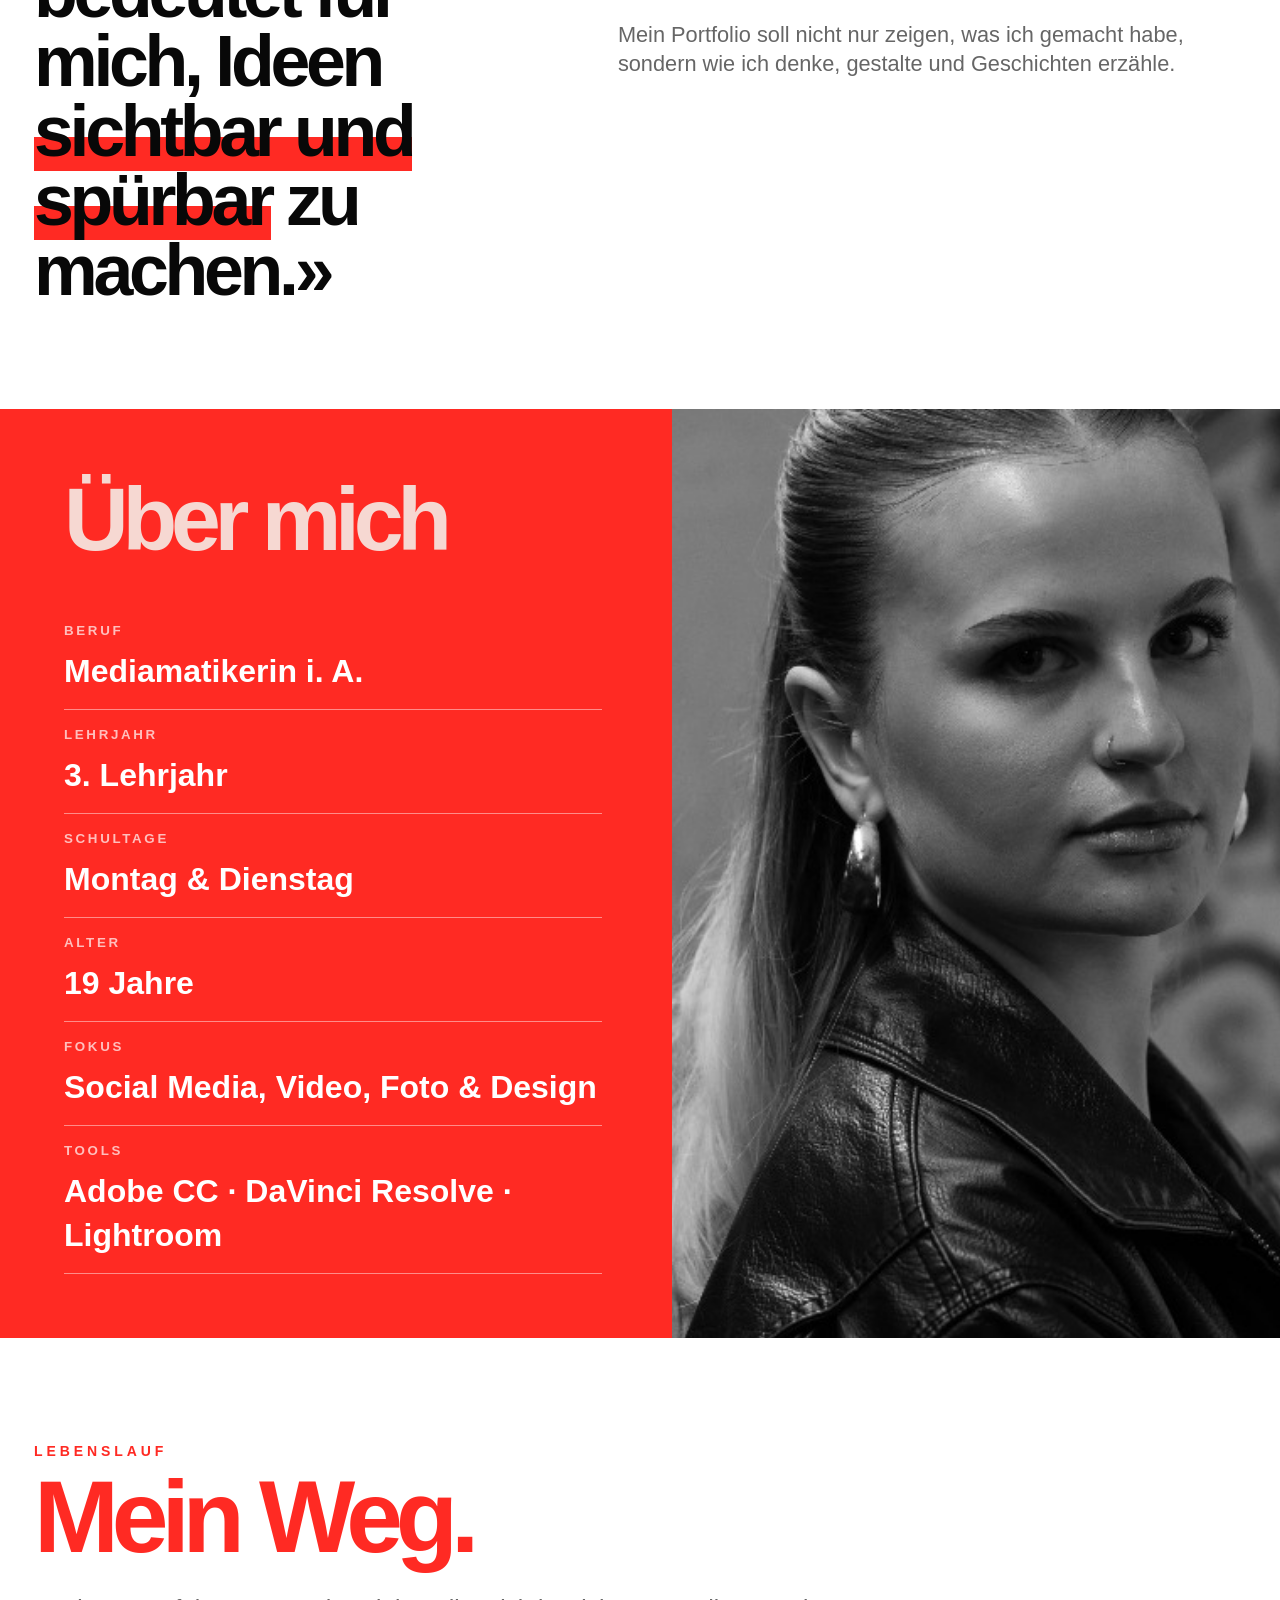
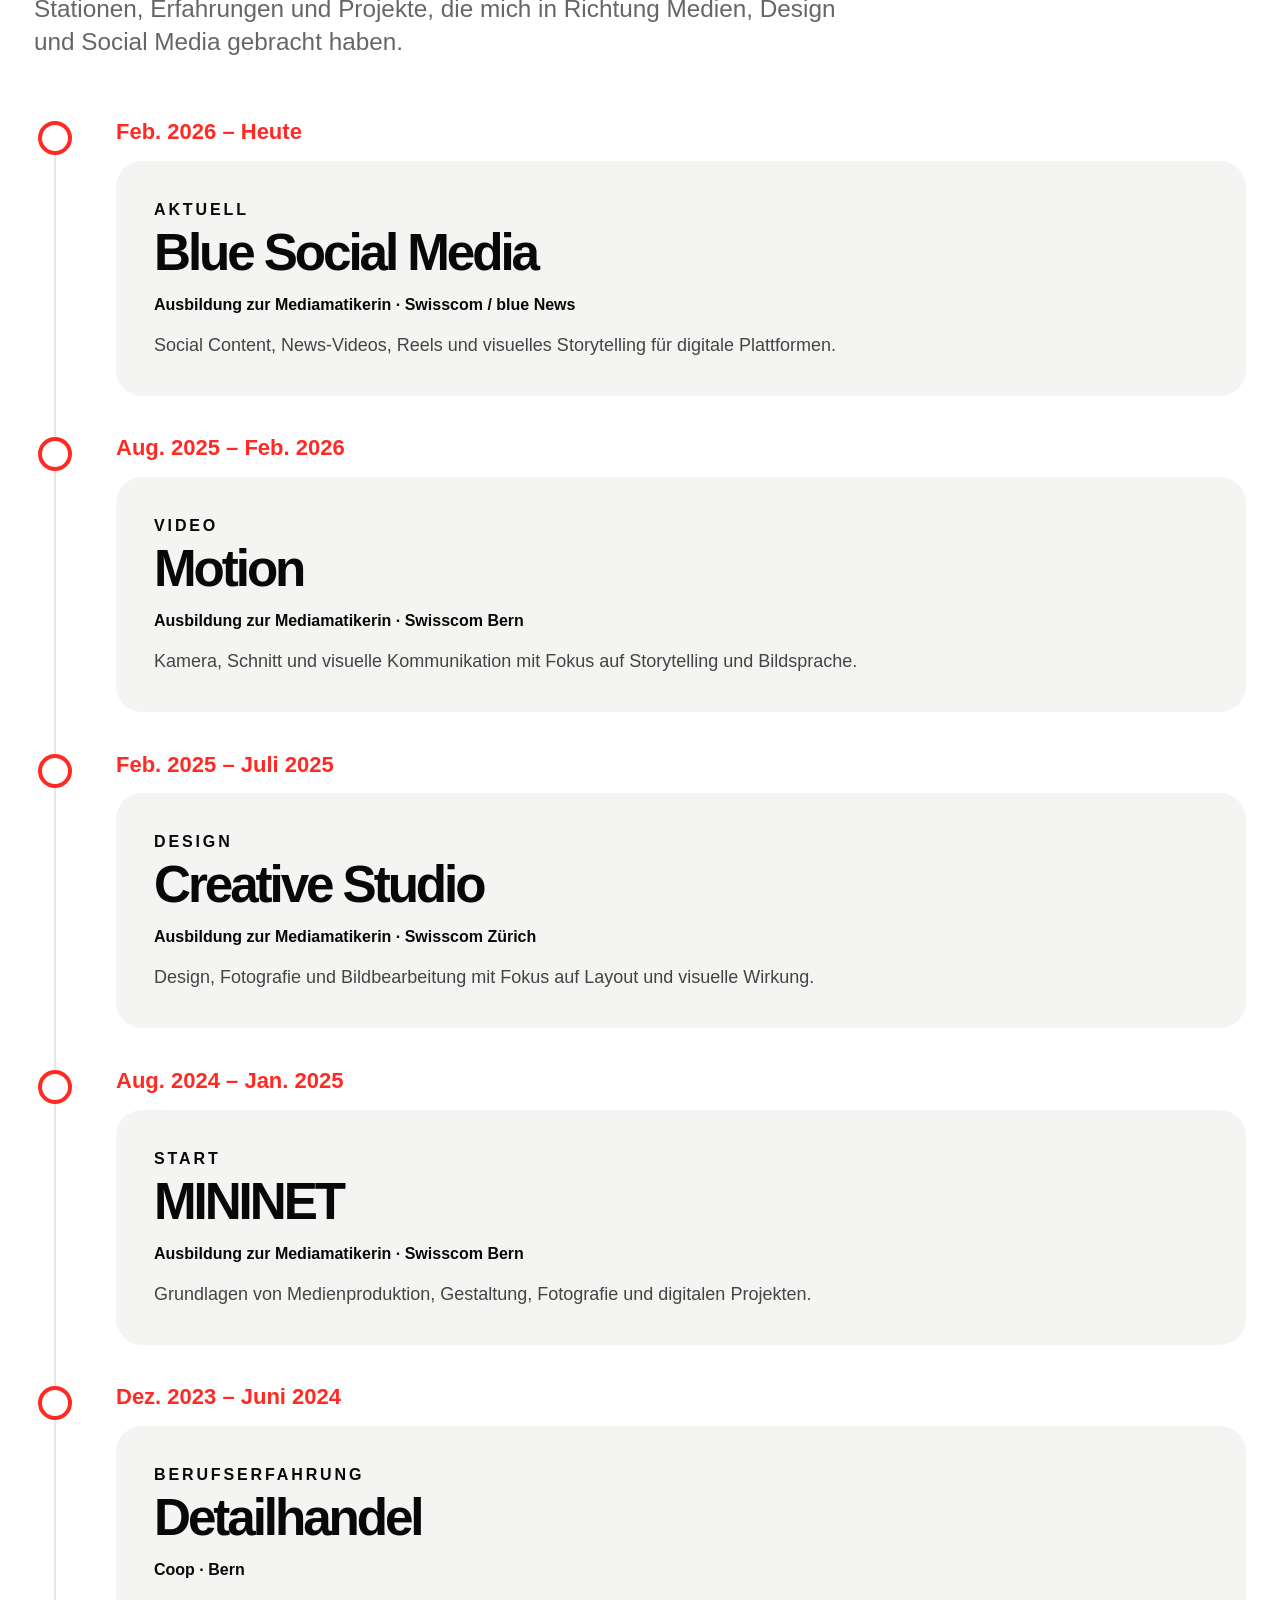
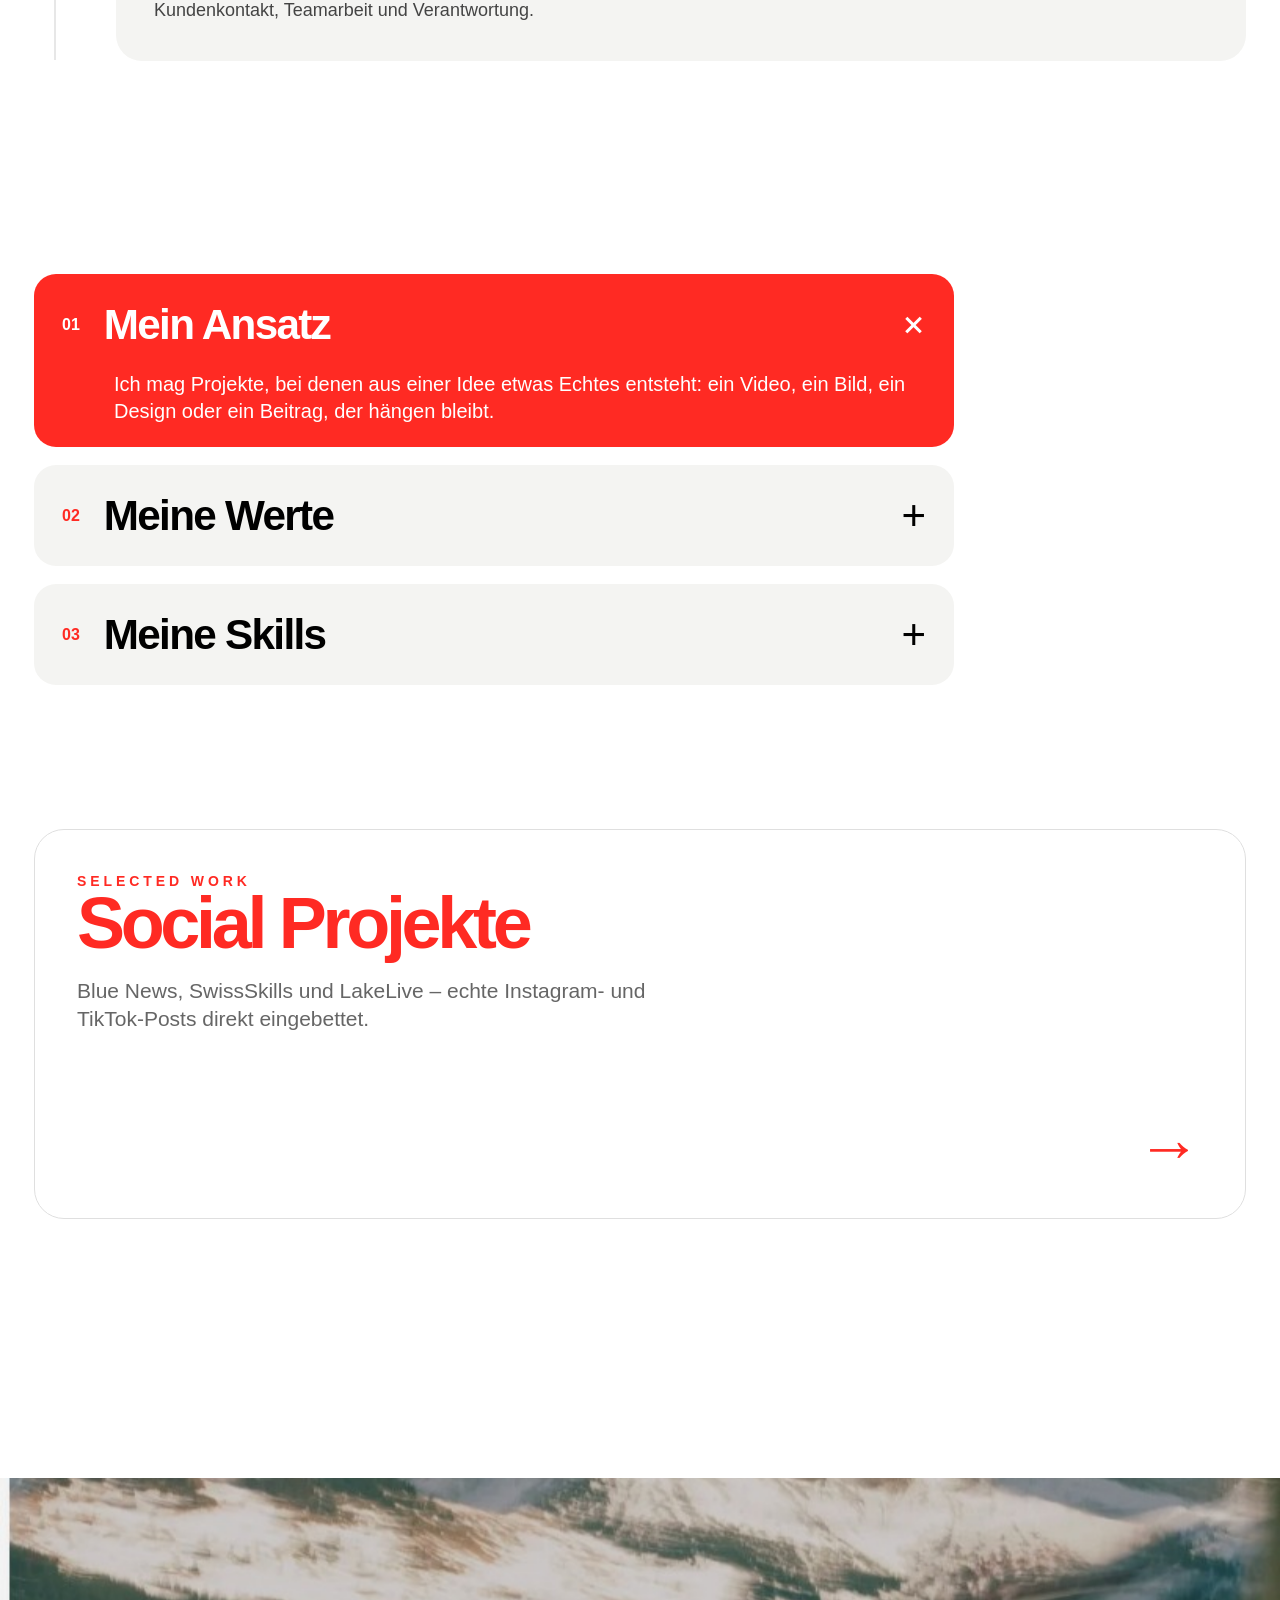
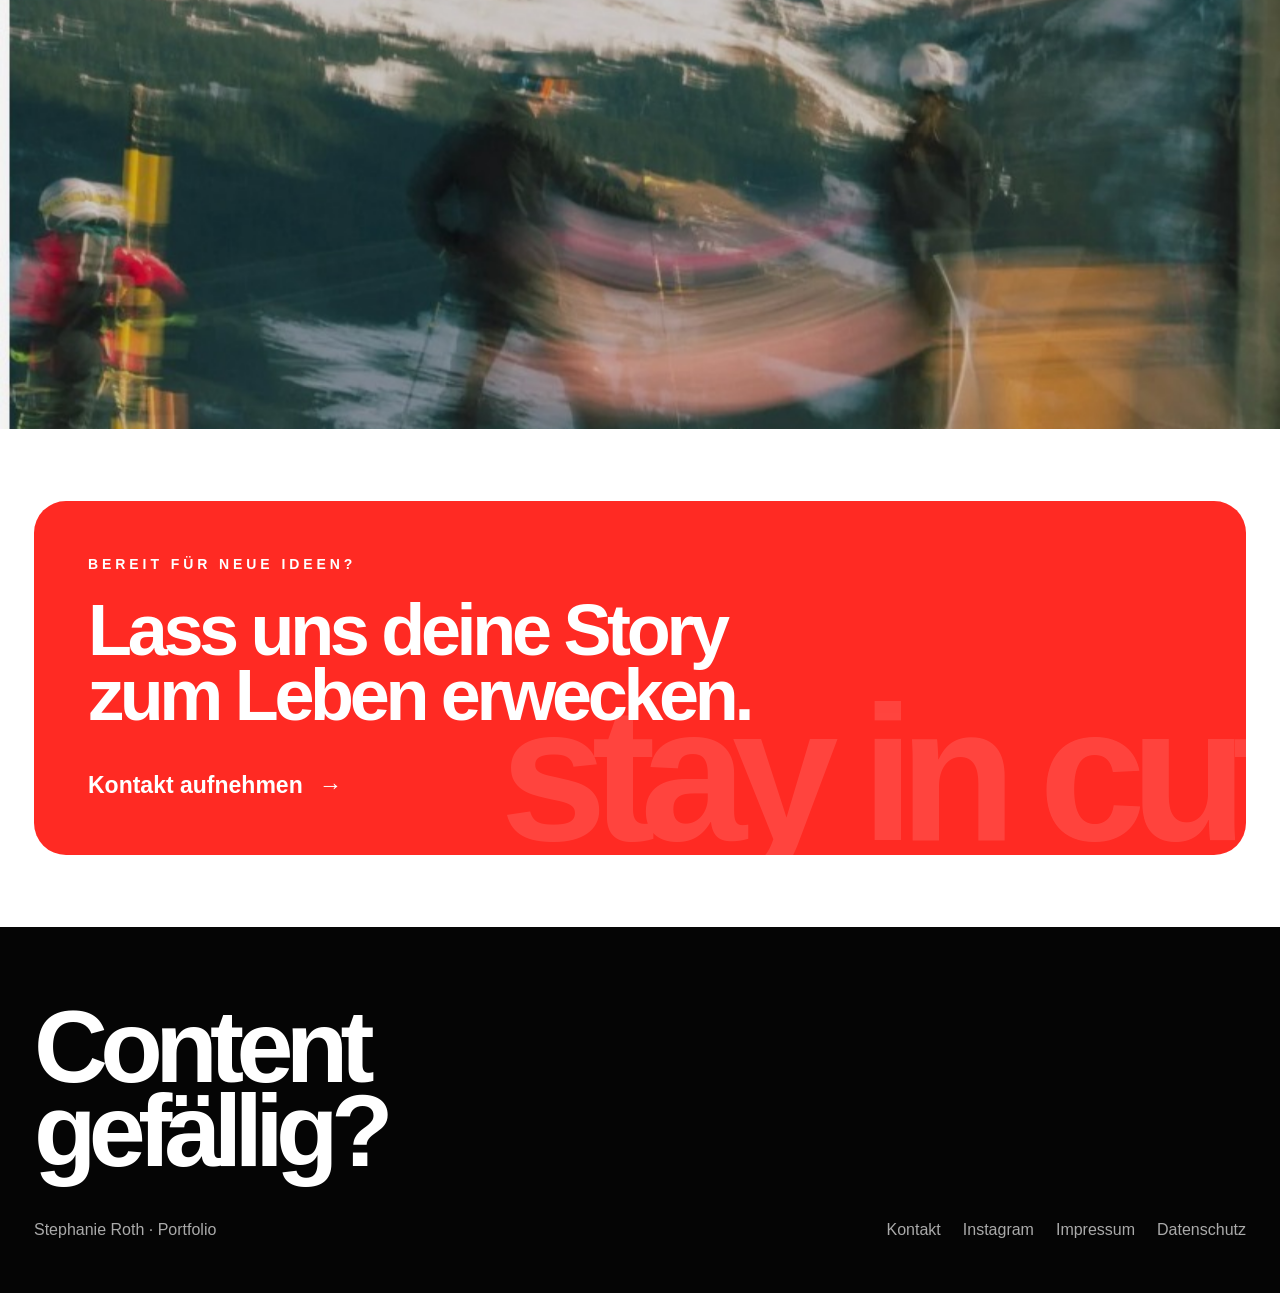
==== commit c81b693e: "Fix homepage image paths" ====
--- a/index.html
+++ b/index.html
@@ -10,7 +10,7 @@
   <div class="container home-hero-inner">
     <h1 class="hero-title home-hero-title">stay in cut</h1>
     <div class="hero-media home-hero-media">
-      <img src="assets/portrait-bw.jpg" alt="Stephanie Roth">
+      <img src="portrait-bw.jpg" alt="Stephanie Roth">
     </div>
     <div class="hero-copy home-hero-copy">
       <h2>Creation.</h2>
@@ -21,7 +21,7 @@
   </div>
 </section>
 <section class="section"><div class="container intro-grid"><h2 class="quote reveal">«Kreativität bedeutet für mich, Ideen <span class="highlight">sichtbar und spürbar</span> zu machen.»</h2><div class="intro-copy reveal reveal-delay"><p><strong>Ich bin Stephanie</strong> und mache meine Ausbildung zur Mediamatikerin. Am liebsten arbeite ich an Video, Social Media, Fotografie und Design.</p><p>Mein Portfolio soll nicht nur zeigen, was ich gemacht habe, sondern wie ich denke, gestalte und Geschichten erzähle.</p></div></div></section>
-<section class="about-split"><div class="about-panel"><h2>Über mich</h2><div class="fact"><small>Beruf</small><strong>Mediamatikerin i. A.</strong></div><div class="fact"><small>Lehrjahr</small><strong>3. Lehrjahr</strong></div><div class="fact"><small>Schultage</small><strong>Montag & Dienstag</strong></div><div class="fact"><small>Alter</small><strong>19 Jahre</strong></div><div class="fact"><small>Fokus</small><strong>Social Media, Video, Foto & Design</strong></div><div class="fact"><small>Tools</small><strong>Adobe CC · DaVinci Resolve · Lightroom</strong></div></div><div class="about-image"><img src="assets/portrait-bw.jpg" alt="Stephanie Roth"></div></section>
+<section class="about-split"><div class="about-panel"><h2>Über mich</h2><div class="fact"><small>Beruf</small><strong>Mediamatikerin i. A.</strong></div><div class="fact"><small>Lehrjahr</small><strong>3. Lehrjahr</strong></div><div class="fact"><small>Schultage</small><strong>Montag & Dienstag</strong></div><div class="fact"><small>Alter</small><strong>19 Jahre</strong></div><div class="fact"><small>Fokus</small><strong>Social Media, Video, Foto & Design</strong></div><div class="fact"><small>Tools</small><strong>Adobe CC · DaVinci Resolve · Lightroom</strong></div></div><div class="about-image"><img src="portrait-bw.jpg" alt="Stephanie Roth"></div></section>
 <section class="section"><div class="container"><div class="eyebrow red reveal">Lebenslauf</div><h2 class="section-title red reveal">Mein Weg.</h2><p class="section-copy reveal">Stationen, Erfahrungen und Projekte, die mich in Richtung Medien, Design und Social Media gebracht haben.</p><div class="timeline">
 <article class="timeline-item"><span class="timeline-dot"></span><div class="timeline-date">Feb. 2026 – Heute</div><div class="timeline-card"><div class="kicker">Aktuell</div><h3>Blue Social Media</h3><strong>Ausbildung zur Mediamatikerin · Swisscom / blue News</strong><p>Social Content, News-Videos, Reels und visuelles Storytelling für digitale Plattformen.</p></div></article>
 <article class="timeline-item"><span class="timeline-dot"></span><div class="timeline-date">Aug. 2025 – Feb. 2026</div><div class="timeline-card"><div class="kicker">Video</div><h3>Motion</h3><strong>Ausbildung zur Mediamatikerin · Swisscom Bern</strong><p>Kamera, Schnitt und visuelle Kommunikation mit Fokus auf Storytelling und Bildsprache.</p></div></article>
@@ -30,6 +30,6 @@
 <article class="timeline-item"><span class="timeline-dot"></span><div class="timeline-date">Dez. 2023 – Juni 2024</div><div class="timeline-card"><div class="kicker">Berufserfahrung</div><h3>Detailhandel</h3><strong>Coop · Bern</strong><p>Kundenkontakt, Teamarbeit und Verantwortung.</p></div></article>
 </div></div></section>
 <section class="section-sm"><div class="container"><div class="accordion"><button class="acc active"><div class="acc-head"><span class="acc-num">01</span><span class="acc-title">Mein Ansatz</span><span class="acc-plus">+</span></div><div class="acc-content"><div>Ich mag Projekte, bei denen aus einer Idee etwas Echtes entsteht: ein Video, ein Bild, ein Design oder ein Beitrag, der hängen bleibt.</div></div></button><button class="acc"><div class="acc-head"><span class="acc-num">02</span><span class="acc-title">Meine Werte</span><span class="acc-plus">+</span></div><div class="acc-content"><div>Klare Kommunikation, starke Ideen, saubere Gestaltung und Content mit Persönlichkeit.</div></div></button><button class="acc"><div class="acc-head"><span class="acc-num">03</span><span class="acc-title">Meine Skills</span><span class="acc-plus">+</span></div><div class="acc-content"><div>Social Media, Video & Editing, Fotografie, Design, Storytelling und Content Creation.</div></div></button></div></div></section>
-<section class="section-sm"><div class="container"><a class="feature-card reveal" href="social-projects.html"><div><div class="eyebrow red">Selected Work</div><h2>Social Projekte</h2><p>Blue News, SwissSkills und LakeLive – echte Instagram- und TikTok-Posts direkt eingebettet.</p></div></a></div></section><div class="image-break"><img data-parallax src="assets/mountain.jpg" alt="Fotografie von Stephanie Roth"></div>
+<section class="section-sm"><div class="container"><a class="feature-card reveal" href="social-projects.html"><div><div class="eyebrow red">Selected Work</div><h2>Social Projekte</h2><p>Blue News, SwissSkills und LakeLive – echte Instagram- und TikTok-Posts direkt eingebettet.</p></div></a></div></section><div class="image-break"><img data-parallax src="mountain.jpg" alt="Fotografie von Stephanie Roth"></div>
 <section class="section-sm"><div class="container"><div class="cta reveal"><div class="eyebrow">Bereit für neue Ideen?</div><h2>Lass uns deine Story<br>zum Leben erwecken.</h2><a class="cta-link" href="contact.html">Kontakt aufnehmen <span>→</span></a></div></div></section>
 </main><footer class="footer"><div class="container"><h2>Content<br>gefällig?</h2><div class="footer-row"><div>Stephanie Roth · Portfolio</div><div class="footer-links"><a href="contact.html">Kontakt</a><a href="https://www.instagram.com/steph.soraya/" target="_blank" rel="noopener">Instagram</a><a href="impressum.html">Impressum</a><a href="datenschutz.html">Datenschutz</a></div></div></div></footer><script src="script.js"></script></body></html>
--- a/style.css
+++ b/style.css
@@ -160,3 +160,130 @@
   }
   .cursor-dot,.cursor-ring,.cursor-mark{display:none!important}
 }
+
+
+/* V8 — homepage matched to Stephanie's original Squarespace look */
+.home-clean .hero.home-hero{
+  min-height:auto;
+  display:block;
+  background:var(--red);
+  color:var(--cream);
+  padding:0 0 78px;
+  overflow:hidden;
+}
+.home-hero-top{
+  width:min(var(--max),calc(100% - 68px));
+  margin:0 auto;
+  min-height:118px;
+  display:flex;
+  align-items:center;
+  justify-content:space-between;
+  position:relative;
+  z-index:4;
+}
+.home-menu-button{
+  color:var(--cream)!important;
+  width:50px;
+  height:50px;
+}
+.home-menu-button:before,.home-menu-button:after{
+  background:currentColor!important;
+  width:30px;
+  left:10px;
+  top:24px;
+}
+.home-brand{
+  color:var(--cream);
+  font-weight:900;
+  font-size:clamp(24px,2.4vw,38px);
+  letter-spacing:-.055em;
+  position:relative;
+  z-index:4;
+}
+.home-hero-inner{
+  position:relative;
+}
+.home-hero-title{
+  color:var(--cream);
+  -webkit-text-stroke:0!important;
+  font-size:clamp(88px,13.5vw,190px);
+  line-height:.78;
+  letter-spacing:-.075em;
+  margin:40px 0 -8px;
+  position:relative;
+  z-index:3;
+  white-space:nowrap;
+}
+.home-hero-media{
+  width:min(980px,100%);
+  margin:0 0 82px;
+  aspect-ratio:1.78/1;
+  border-radius:50% / 42%;
+  overflow:hidden;
+  box-shadow:none;
+  position:relative;
+  z-index:2;
+}
+.home-hero-media img{
+  width:100%;
+  height:100%;
+  object-fit:cover;
+  filter:none!important;
+  transform:scale(1.015)!important;
+  transition:transform .8s var(--ease);
+}
+.home-hero-media:hover img{
+  filter:none!important;
+  transform:scale(1.045)!important;
+}
+.home-hero-copy{
+  max-width:900px;
+}
+.home-hero-copy h2{
+  margin:0;
+  color:var(--cream);
+  font-size:clamp(58px,8vw,106px);
+  line-height:.86;
+  letter-spacing:-.06em;
+}
+.home-hero-copy h3{
+  margin:8px 0 50px;
+  color:var(--cream);
+  font-size:clamp(36px,5vw,64px);
+  line-height:.95;
+  letter-spacing:-.055em;
+}
+.home-hero-copy p{
+  margin:0 0 30px;
+  max-width:760px;
+  color:var(--cream);
+  font-size:clamp(20px,2.2vw,31px);
+  line-height:1.32;
+}
+.home-hero-copy p:last-child{margin-bottom:0}
+
+.home-clean.menu-open .home-brand,
+.home-clean.menu-open .home-menu-button{color:white!important}
+
+@media(max-width:850px){
+  .home-hero-top{
+    width:calc(100% - 36px);
+    min-height:90px;
+  }
+  .home-brand{font-size:24px}
+  .home-menu-button{width:44px;height:44px}
+  .home-menu-button:before,.home-menu-button:after{left:8px;top:21px;width:28px}
+  .home-hero-title{
+    font-size:clamp(64px,20vw,108px);
+    margin:34px 0 -4px;
+    white-space:normal;
+  }
+  .home-hero-media{
+    aspect-ratio:1.45/1;
+    border-radius:50% / 42%;
+    margin-bottom:58px;
+  }
+  .home-hero-copy h2{font-size:clamp(52px,15vw,78px)}
+  .home-hero-copy h3{font-size:clamp(30px,9vw,46px);margin-bottom:34px}
+  .home-hero-copy p{font-size:19px}
+}
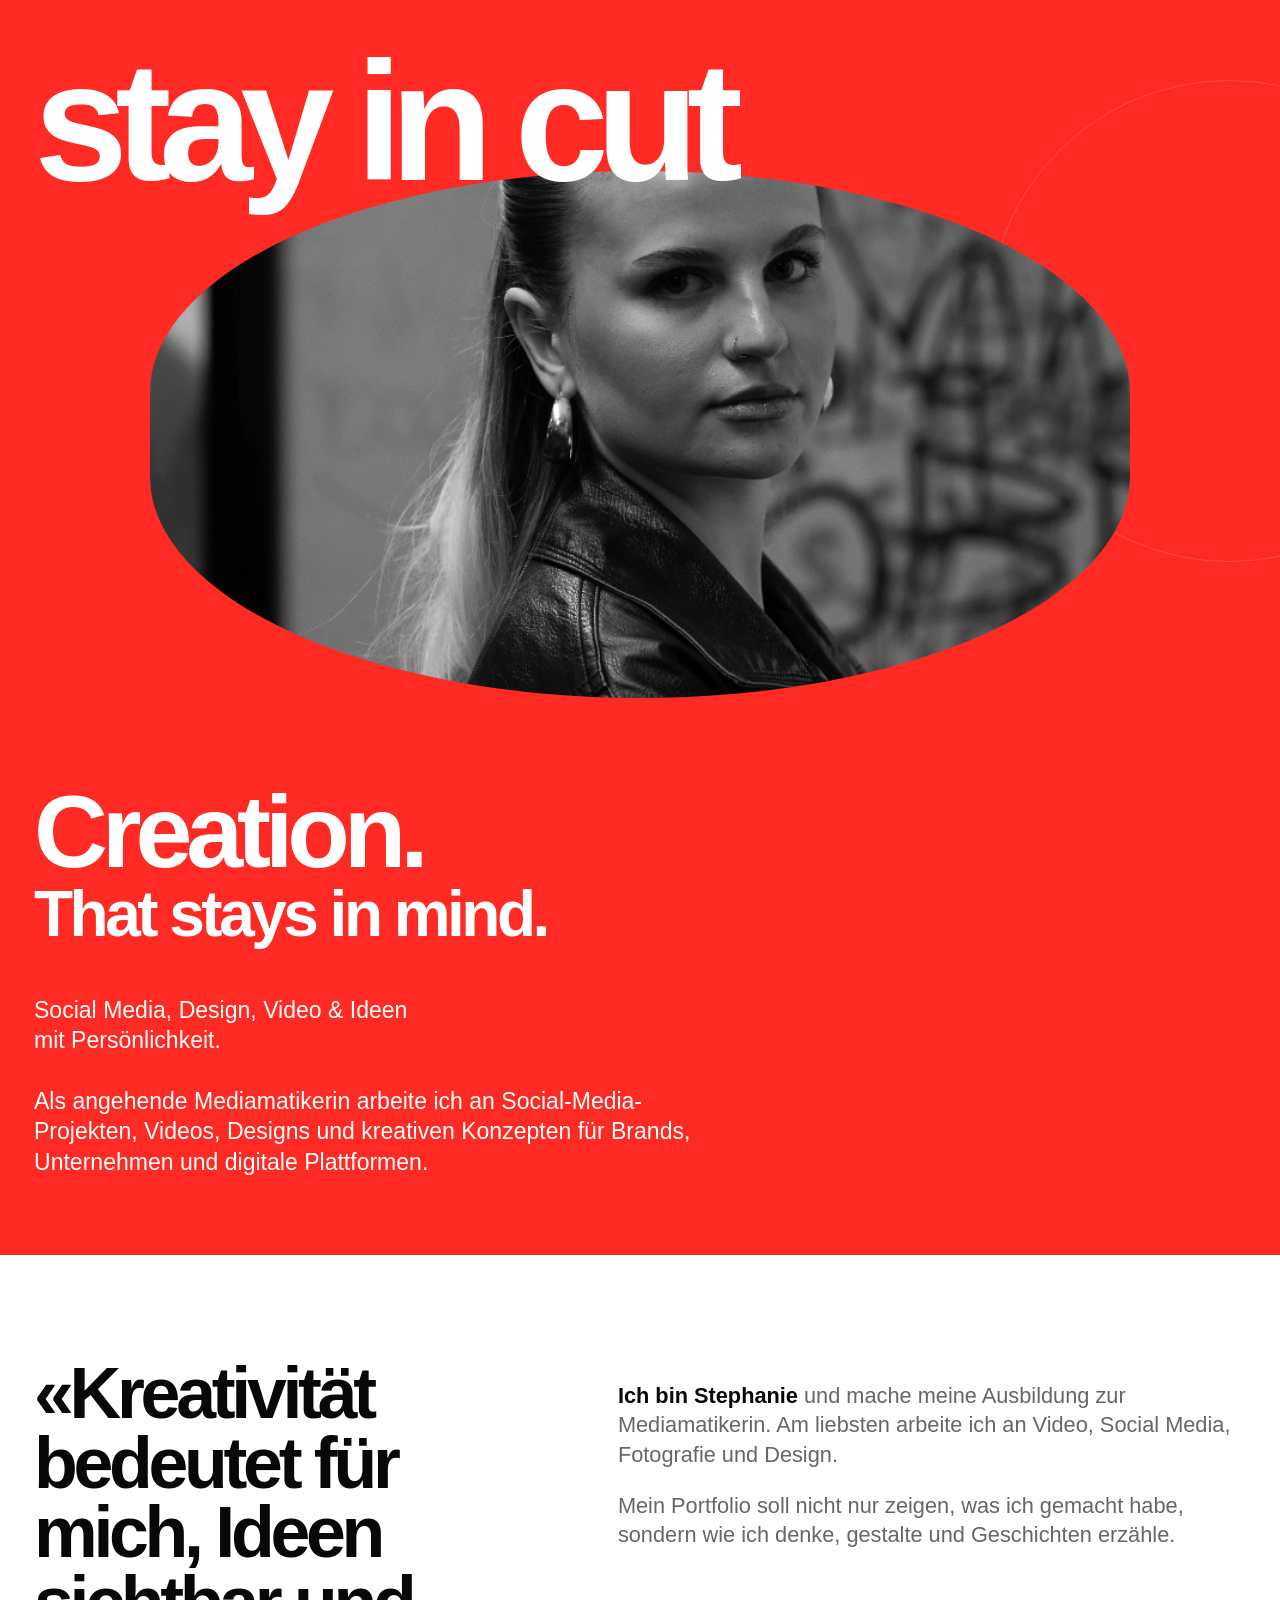
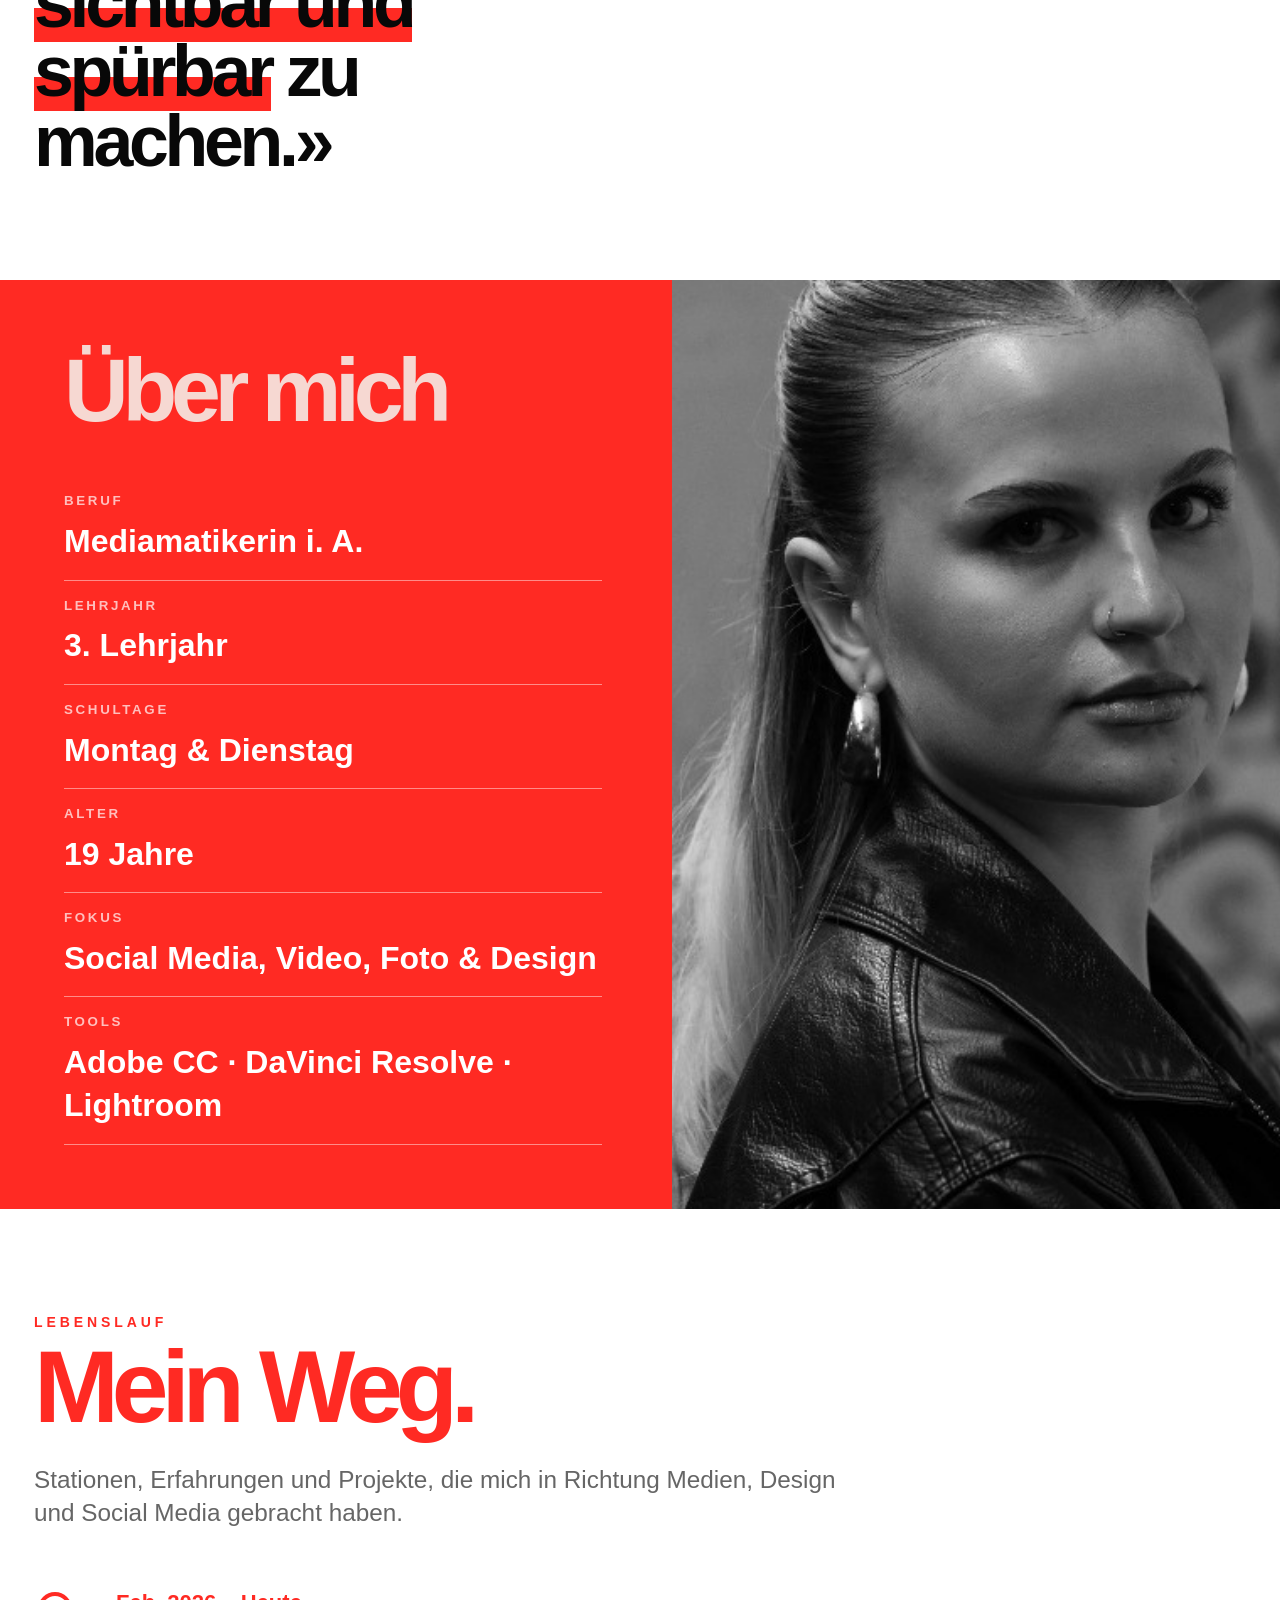
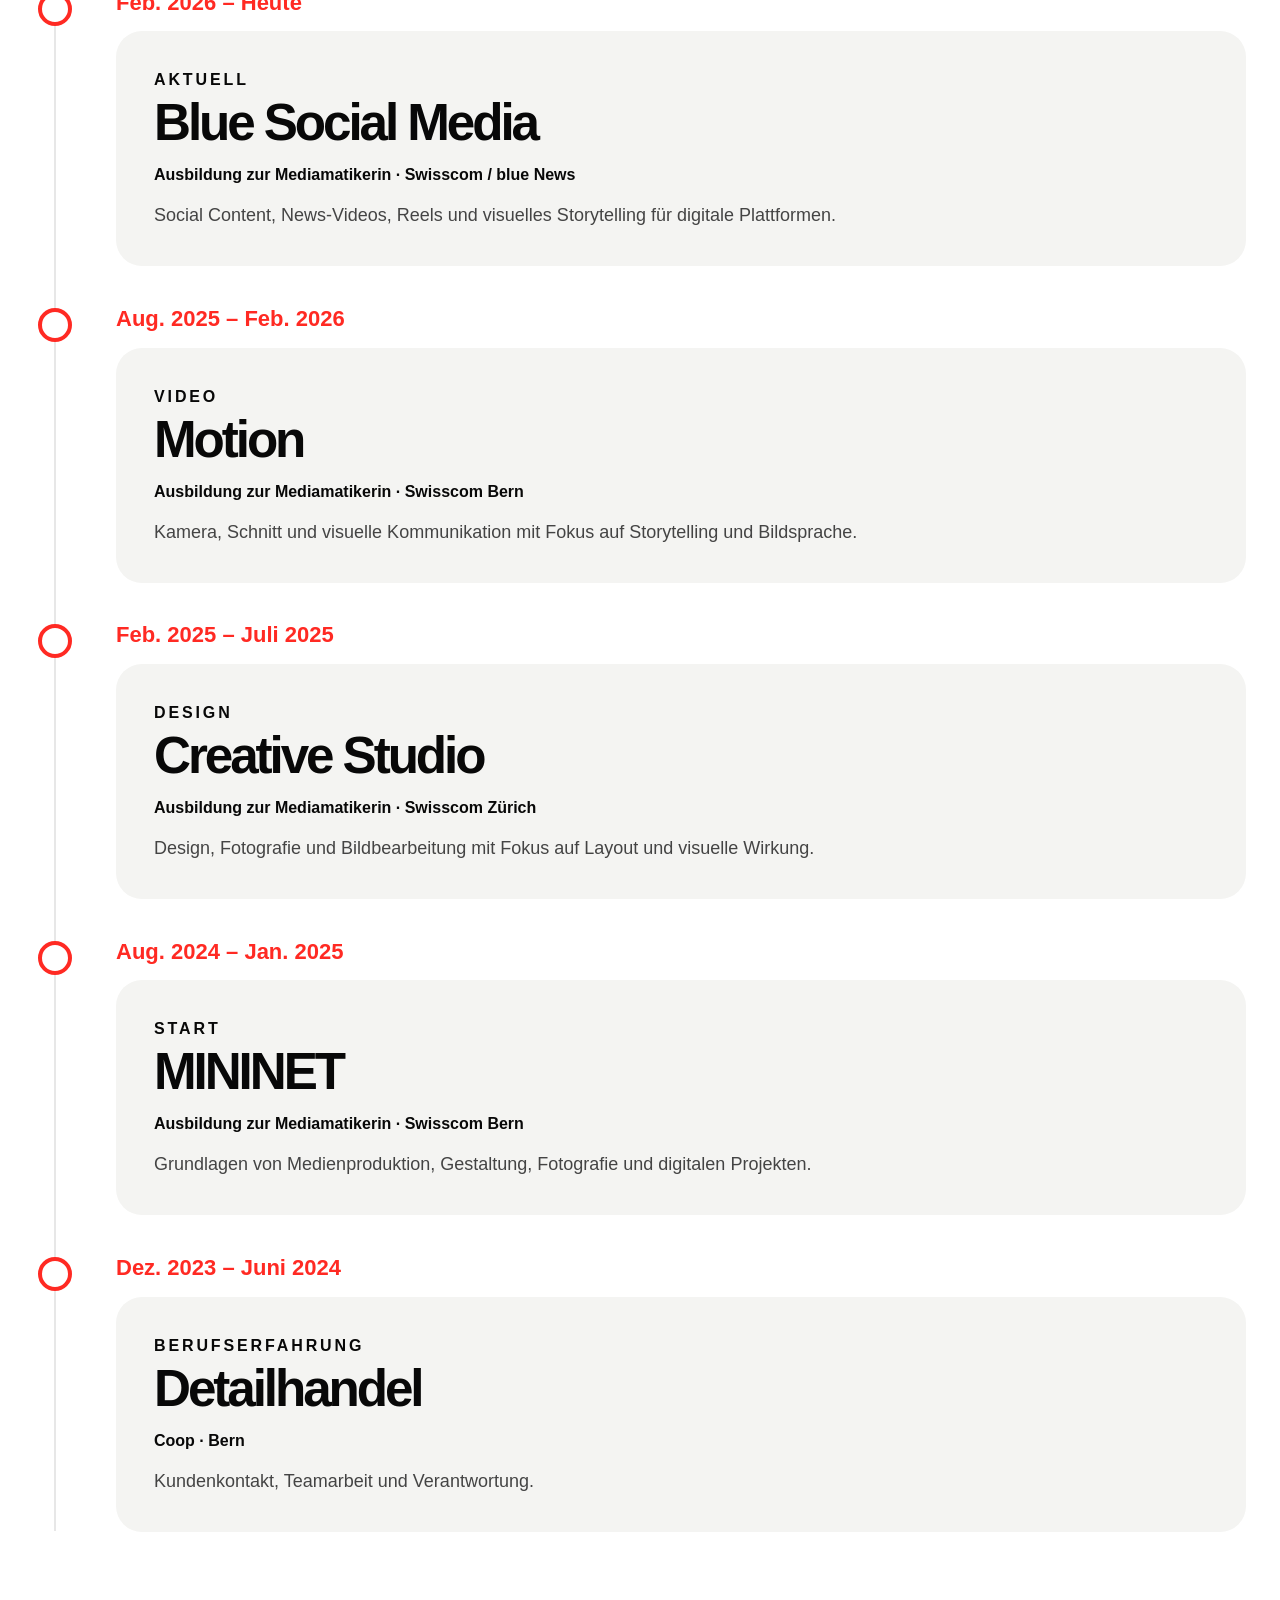
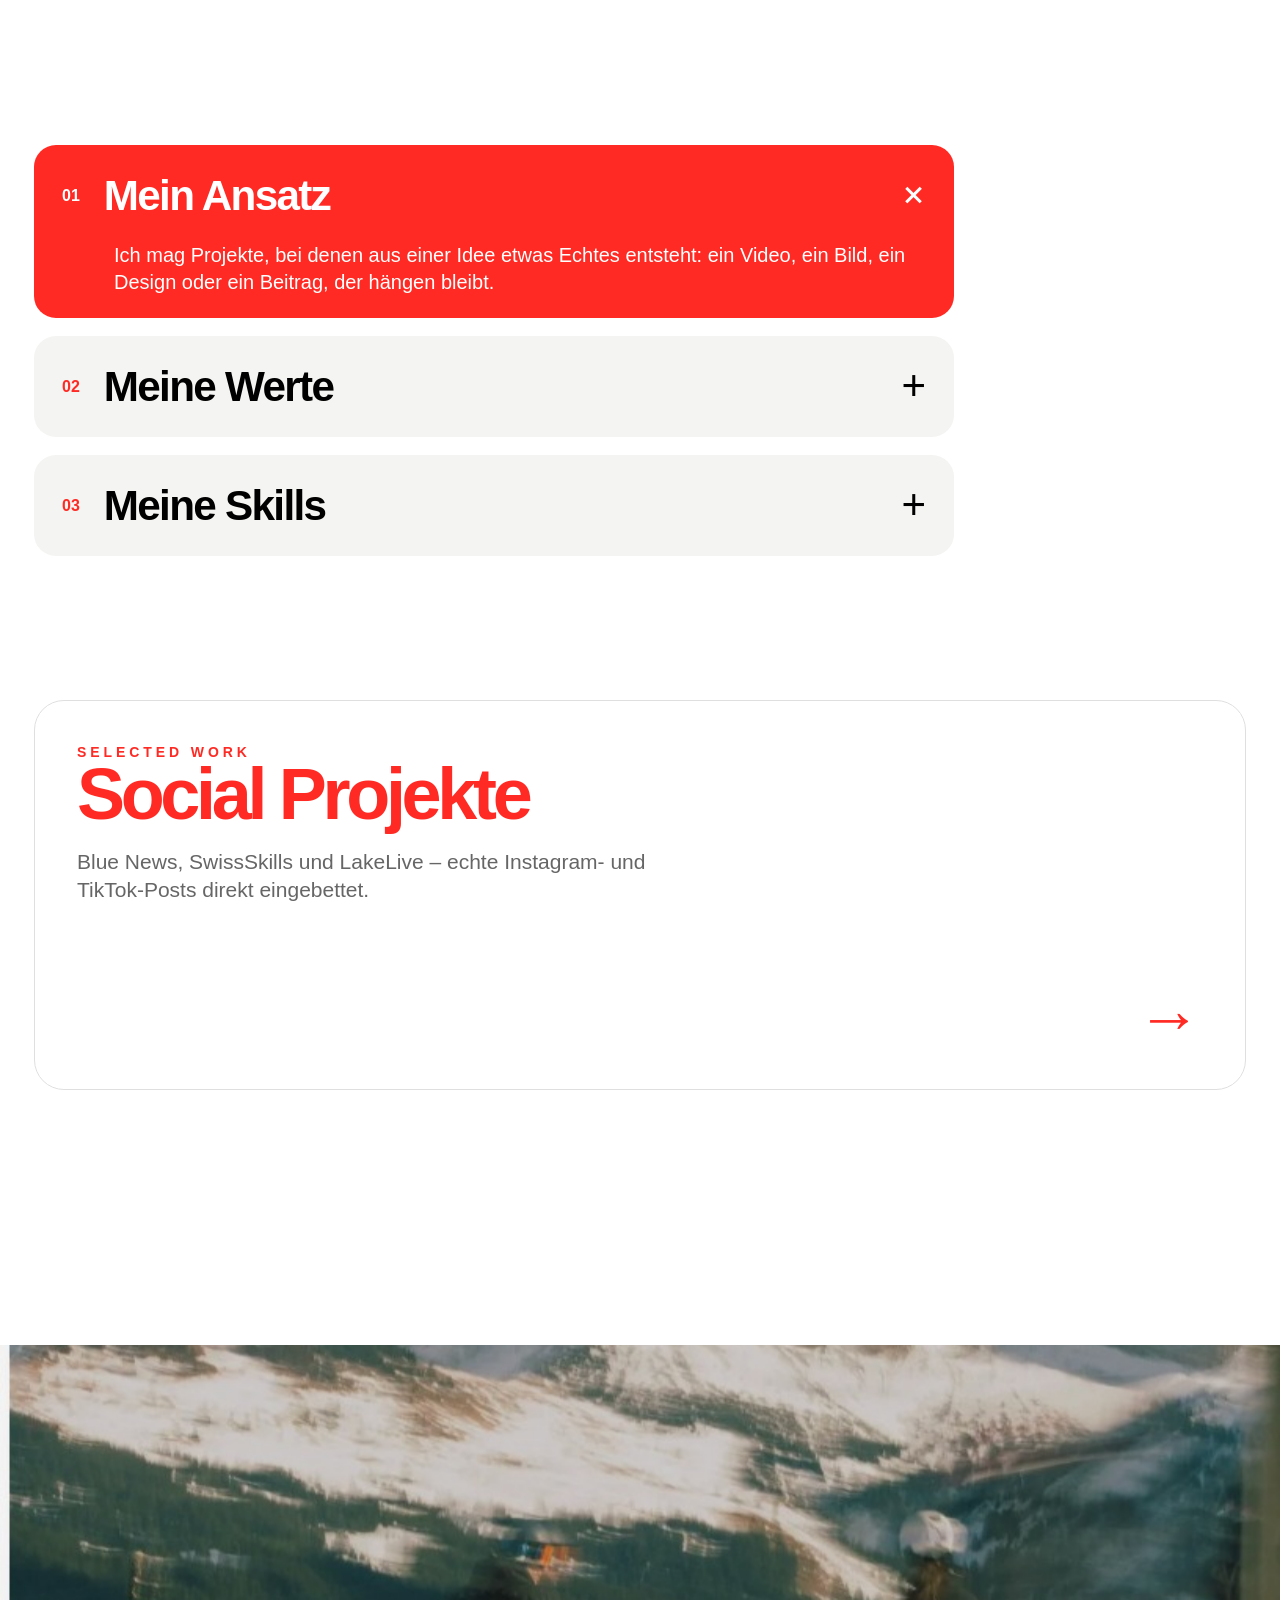
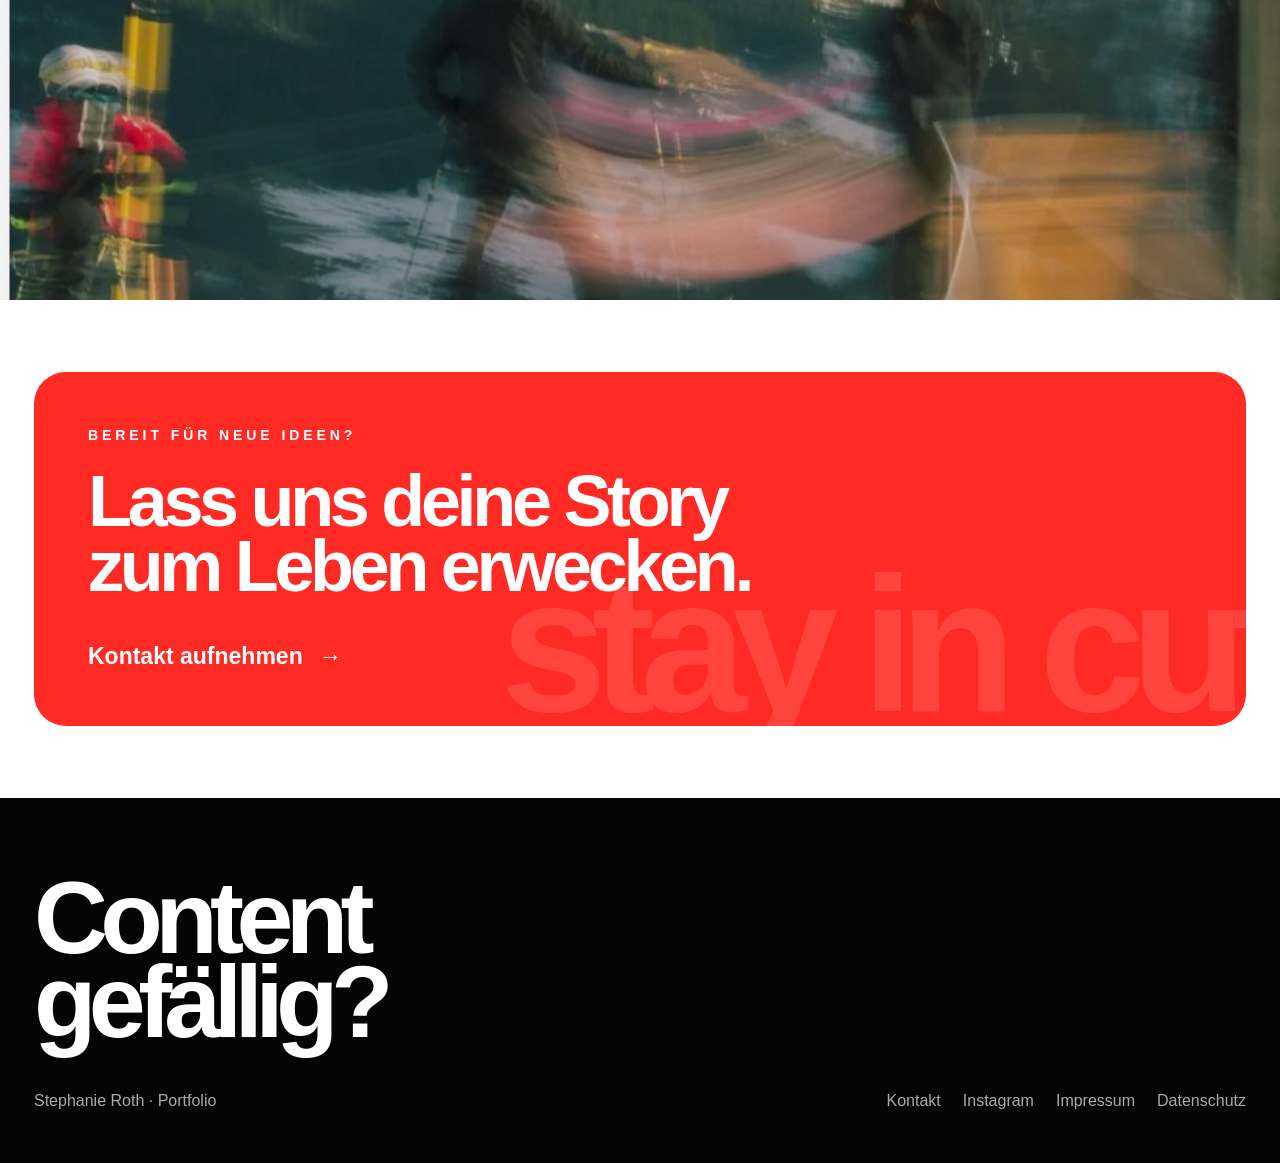
==== commit 3bb6c8f7: "Build proper homepage header and hero structure" ====
--- a/index.html
+++ b/index.html
@@ -1,12 +1,13 @@
 <!doctype html><html lang="de"><head><meta charset="utf-8"><meta name="viewport" content="width=device-width,initial-scale=1"><title>Stephanie Roth — Portfolio</title><meta name="description" content="Stephanie Roth — Social Media, Video, Foto & Design."><link rel="stylesheet" href="style.css"></head><body class="home-clean">
-
+<header class="site-header home-site-header">
+  <div class="header-inner">
+    <button class="menu-button" aria-label="Menü öffnen" aria-expanded="false"></button>
+    <a class="brand" href="index.html">Stephanie Roth</a>
+  </div>
+</header>
 <div class="menu"><nav><a href="index.html">Home</a><a href="social-media.html">Social Media</a><a href="creative-work.html">Creative Work</a><a href="contact.html">Kontakt</a><div class="menu-foot">Portfolio · Stephanie Roth · 2026</div></nav></div>
 <main>
 <section class="hero home-hero">
-  <div class="home-hero-top">
-    <button class="menu-button home-menu-button" aria-label="Menü öffnen" aria-expanded="false"></button>
-    <a class="home-brand" href="index.html">Stephanie Roth</a>
-  </div>
   <div class="container home-hero-inner">
     <h1 class="hero-title home-hero-title">stay in cut</h1>
     <div class="hero-media home-hero-media">
--- a/style.css
+++ b/style.css
@@ -287,3 +287,67 @@
   .home-hero-copy h3{font-size:clamp(30px,9vw,46px);margin-bottom:34px}
   .home-hero-copy p{font-size:19px}
 }
+
+
+/* V9 — exact homepage correction from reference screenshot */
+.home-clean .home-hero{background:#ff2a23!important;color:#fff!important}
+.home-clean .home-hero-top{color:#fff!important}
+.home-clean .home-brand,
+.home-clean .home-menu-button{color:#fff!important}
+.home-clean .home-menu-button:before,
+.home-clean .home-menu-button:after{background:#fff!important}
+.home-clean .home-hero-title{
+  color:#fff!important;
+  -webkit-text-stroke:0!important;
+  text-shadow:none!important;
+  font-weight:900!important;
+}
+.home-clean .home-hero-media{
+  background:transparent!important;
+  box-shadow:none!important;
+  border-radius:50% / 42%!important;
+  overflow:hidden!important;
+}
+.home-clean .home-hero-media img{
+  display:block!important;
+  width:100%!important;
+  height:100%!important;
+  object-fit:cover!important;
+  object-position:center center!important;
+  filter:none!important;
+  opacity:1!important;
+}
+.home-clean .home-hero-copy,
+.home-clean .home-hero-copy h2,
+.home-clean .home-hero-copy h3,
+.home-clean .home-hero-copy p{
+  color:#fff!important;
+}
+
+/* No JS cursor / no extra plus */
+.cursor-dot,.cursor-ring,.cursor-mark{display:none!important}
+@media(pointer:fine){
+  html,body,a,button,input,.timeline-card,.feature-card,.choice-card{
+    cursor:url("data:image/svg+xml,%3Csvg xmlns='http://www.w3.org/2000/svg' width='30' height='30' viewBox='0 0 30 30'%3E%3Cpath d='M5 4l17 10.5-7.5 1.6-3.2 7.4L5 4z' fill='%23ffffff' stroke='%23000000' stroke-width='2' stroke-linejoin='round'/%3E%3C/svg%3E") 5 4, auto!important;
+  }
+  a:hover,button:hover,.timeline-card:hover,.feature-card:hover,.choice-card:hover{
+    cursor:url("data:image/svg+xml,%3Csvg xmlns='http://www.w3.org/2000/svg' width='30' height='30' viewBox='0 0 30 30'%3E%3Cpath d='M5 4l17 10.5-7.5 1.6-3.2 7.4L5 4z' fill='%23000000' stroke='%23ffffff' stroke-width='2' stroke-linejoin='round'/%3E%3C/svg%3E") 5 4, pointer!important;
+  }
+}
+
+/* Desktop proportions closer to screenshot */
+@media(min-width:851px){
+  .home-hero-top{min-height:110px!important}
+  .home-hero-title{
+    font-size:clamp(110px,13.2vw,205px)!important;
+    line-height:.8!important;
+    margin:54px 0 -18px!important;
+    white-space:nowrap!important;
+  }
+  .home-hero-media{
+    width:min(980px,96%)!important;
+    aspect-ratio:1.86/1!important;
+    margin:0 auto 90px!important;
+  }
+  .home-hero-copy{max-width:760px!important}
+}
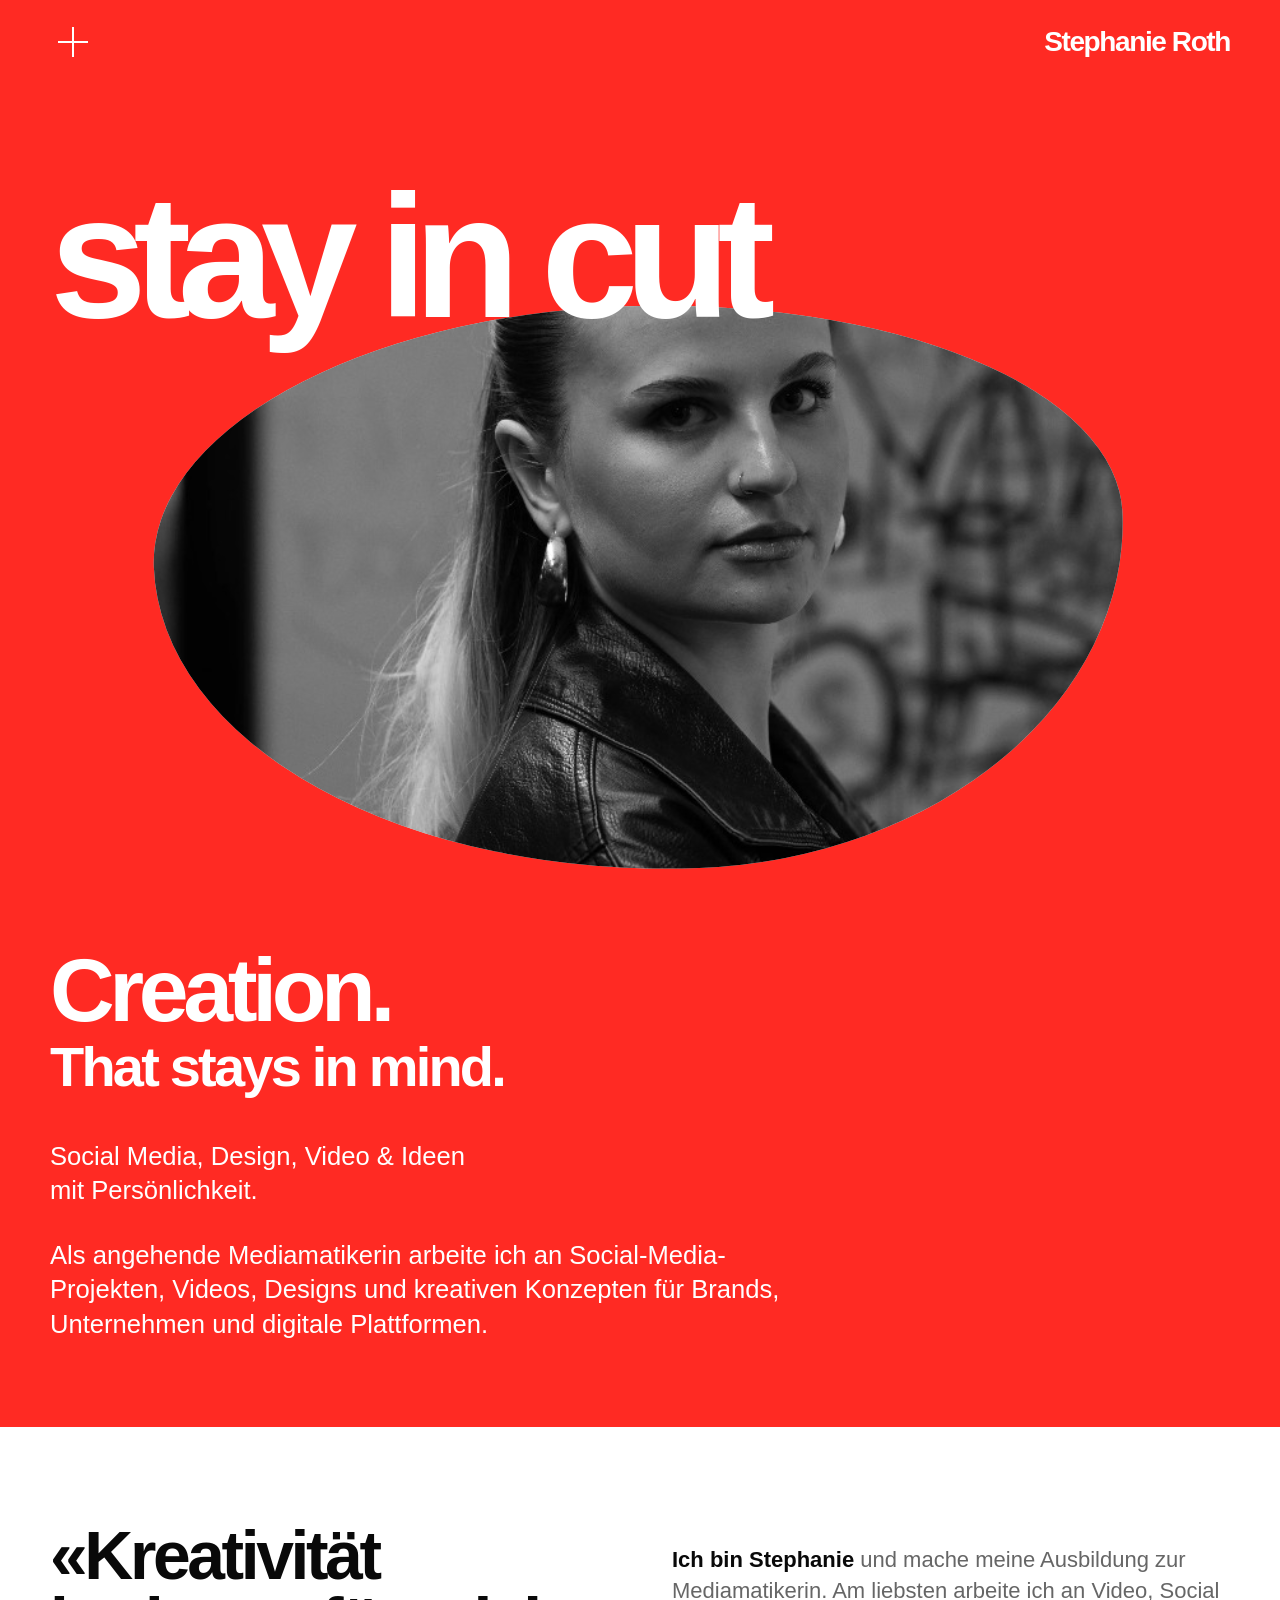
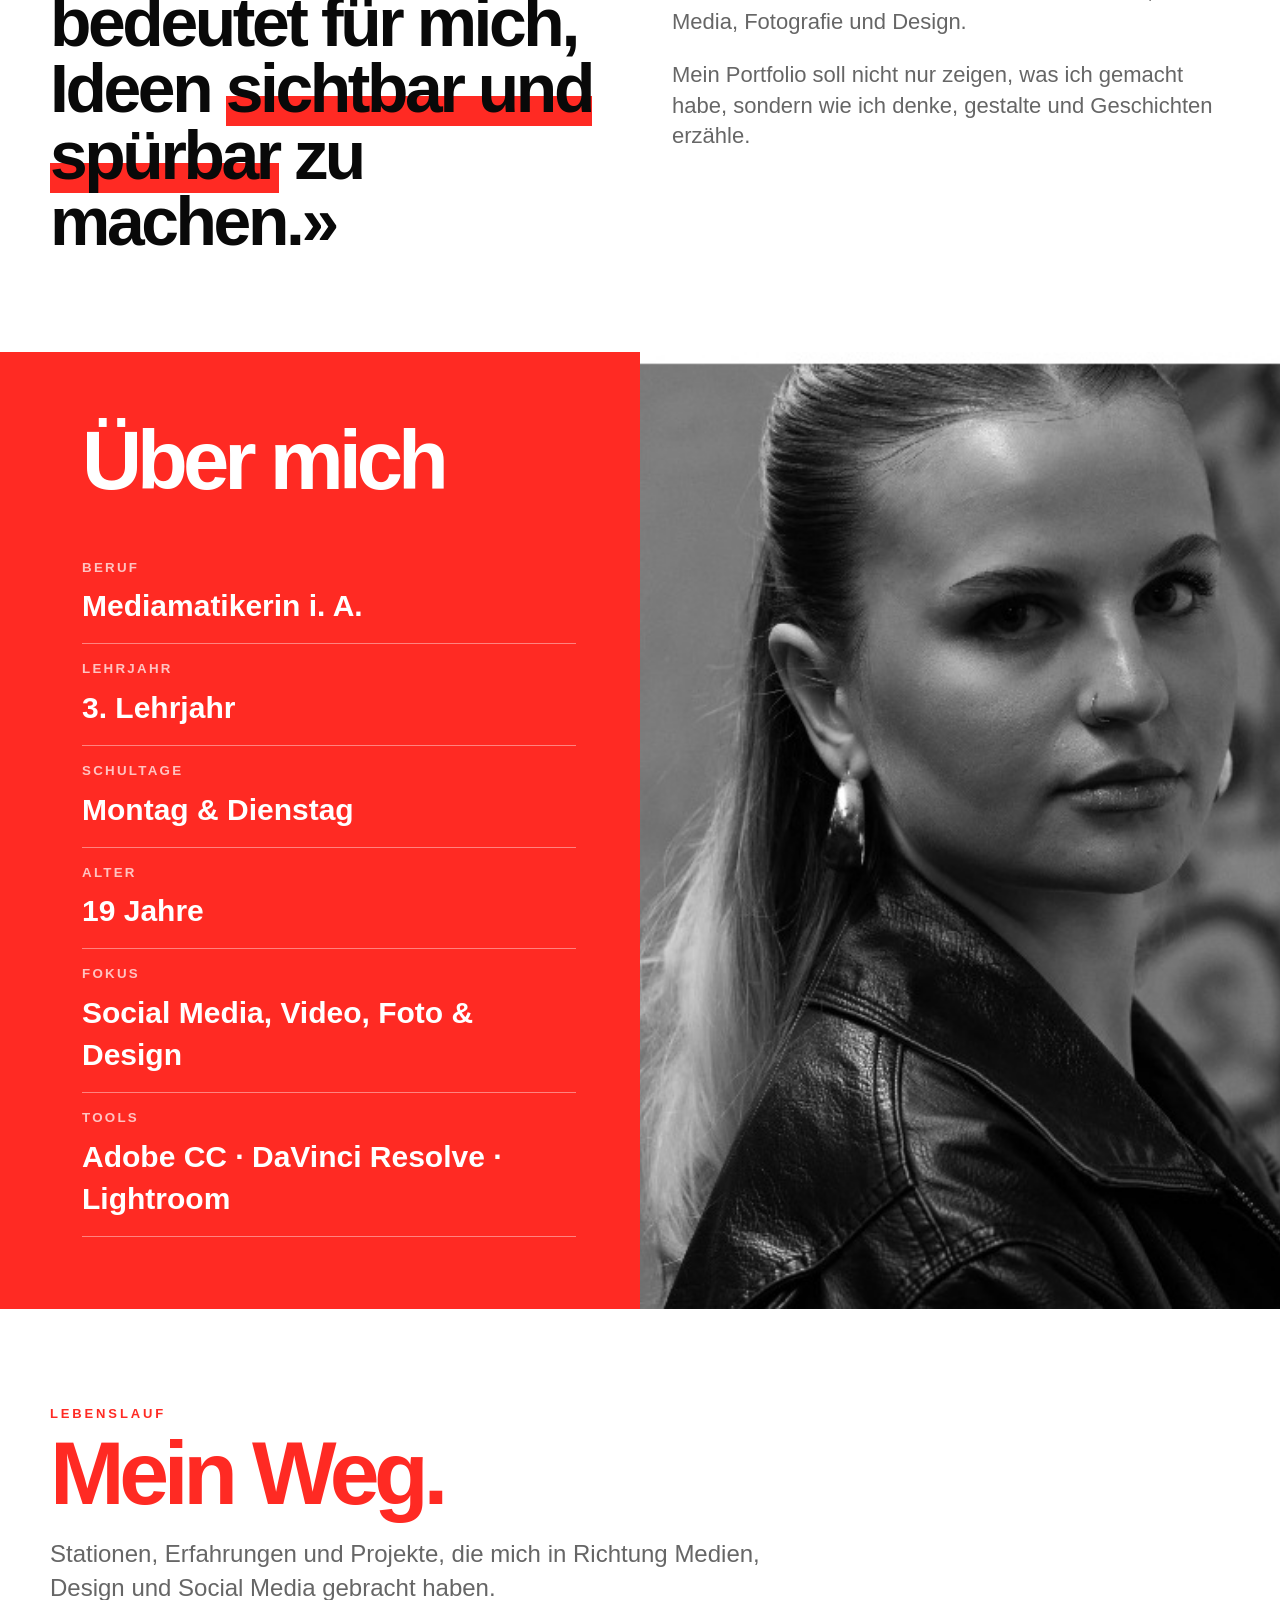
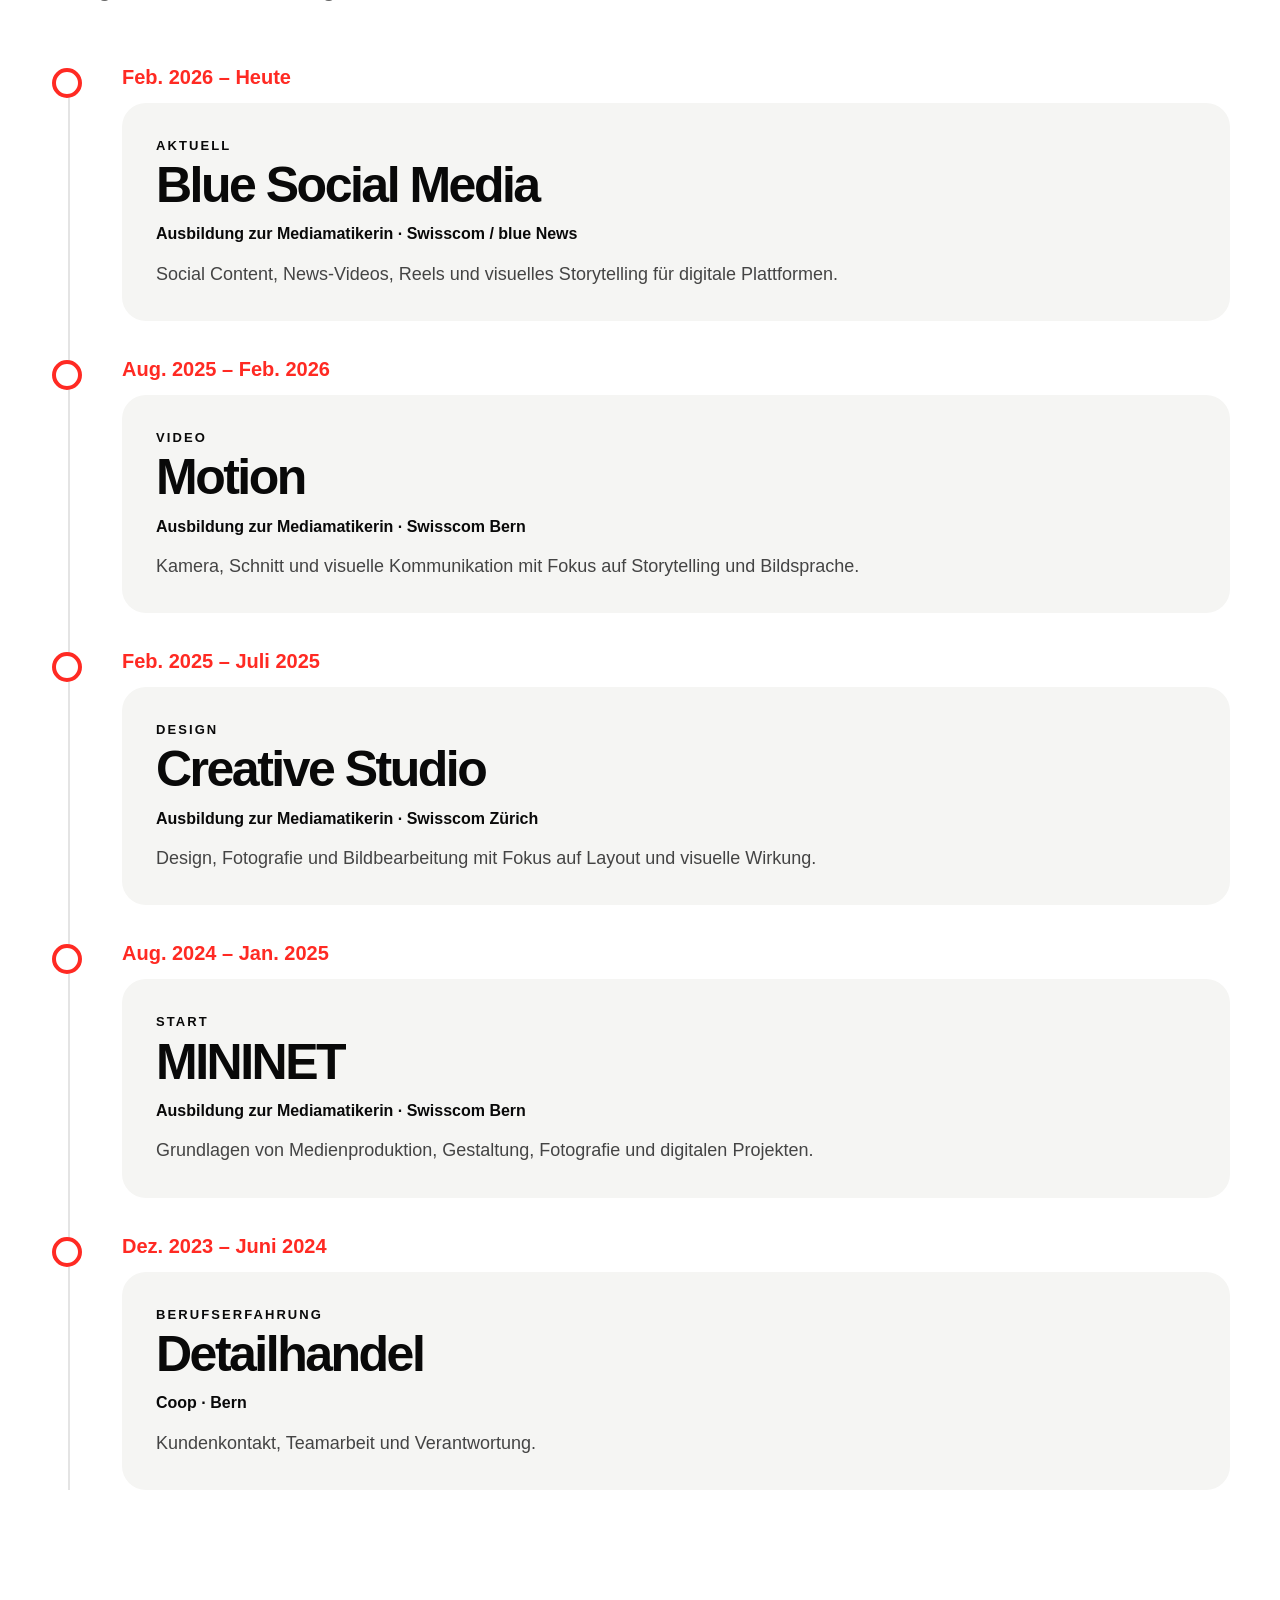
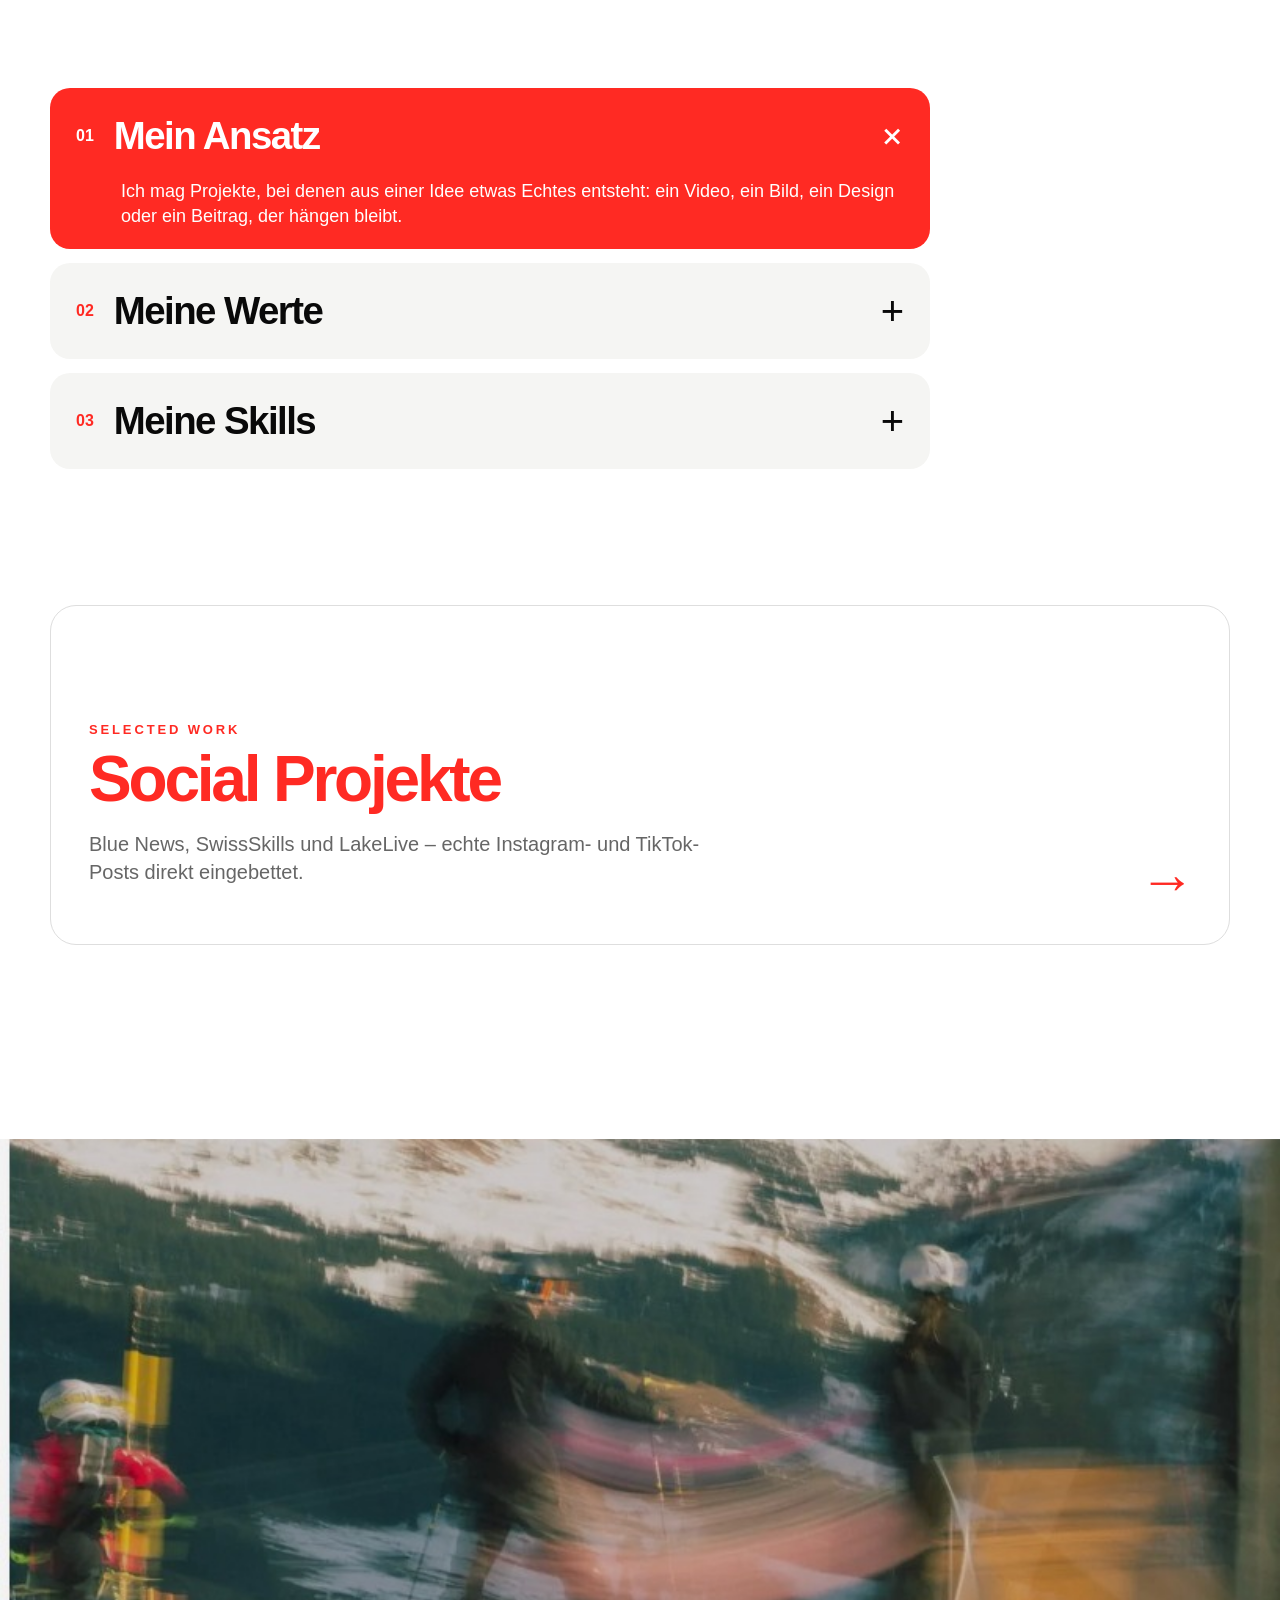
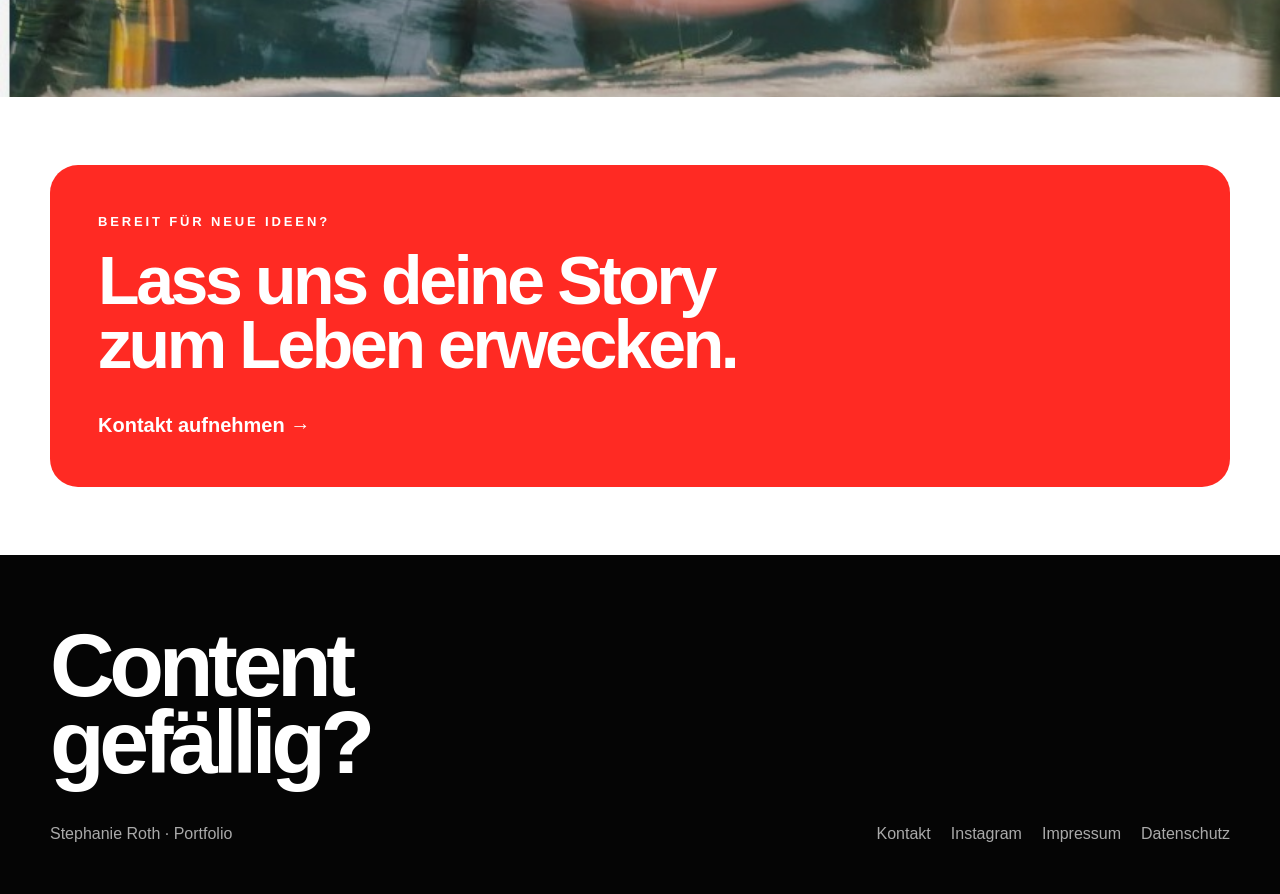
==== commit 2723c37c: "Use clean portfolio styles" ====
--- a/index.html
+++ b/index.html
@@ -1,4 +1,4 @@
-<!doctype html><html lang="de"><head><meta charset="utf-8"><meta name="viewport" content="width=device-width,initial-scale=1"><title>Stephanie Roth — Portfolio</title><meta name="description" content="Stephanie Roth — Social Media, Video, Foto & Design."><link rel="stylesheet" href="style.css"></head><body class="home-clean">
+<!doctype html><html lang="de"><head><meta charset="utf-8"><meta name="viewport" content="width=device-width,initial-scale=1"><title>Stephanie Roth — Portfolio</title><meta name="description" content="Stephanie Roth — Social Media, Video, Foto & Design."><link rel="stylesheet" href="style.css?v=12"></head><body class="home-clean">
 <header class="site-header home-site-header">
   <div class="header-inner">
     <button class="menu-button" aria-label="Menü öffnen" aria-expanded="false"></button>
@@ -33,4 +33,4 @@
 <section class="section-sm"><div class="container"><div class="accordion"><button class="acc active"><div class="acc-head"><span class="acc-num">01</span><span class="acc-title">Mein Ansatz</span><span class="acc-plus">+</span></div><div class="acc-content"><div>Ich mag Projekte, bei denen aus einer Idee etwas Echtes entsteht: ein Video, ein Bild, ein Design oder ein Beitrag, der hängen bleibt.</div></div></button><button class="acc"><div class="acc-head"><span class="acc-num">02</span><span class="acc-title">Meine Werte</span><span class="acc-plus">+</span></div><div class="acc-content"><div>Klare Kommunikation, starke Ideen, saubere Gestaltung und Content mit Persönlichkeit.</div></div></button><button class="acc"><div class="acc-head"><span class="acc-num">03</span><span class="acc-title">Meine Skills</span><span class="acc-plus">+</span></div><div class="acc-content"><div>Social Media, Video & Editing, Fotografie, Design, Storytelling und Content Creation.</div></div></button></div></div></section>
 <section class="section-sm"><div class="container"><a class="feature-card reveal" href="social-projects.html"><div><div class="eyebrow red">Selected Work</div><h2>Social Projekte</h2><p>Blue News, SwissSkills und LakeLive – echte Instagram- und TikTok-Posts direkt eingebettet.</p></div></a></div></section><div class="image-break"><img data-parallax src="mountain.jpg" alt="Fotografie von Stephanie Roth"></div>
 <section class="section-sm"><div class="container"><div class="cta reveal"><div class="eyebrow">Bereit für neue Ideen?</div><h2>Lass uns deine Story<br>zum Leben erwecken.</h2><a class="cta-link" href="contact.html">Kontakt aufnehmen <span>→</span></a></div></div></section>
-</main><footer class="footer"><div class="container"><h2>Content<br>gefällig?</h2><div class="footer-row"><div>Stephanie Roth · Portfolio</div><div class="footer-links"><a href="contact.html">Kontakt</a><a href="https://www.instagram.com/steph.soraya/" target="_blank" rel="noopener">Instagram</a><a href="impressum.html">Impressum</a><a href="datenschutz.html">Datenschutz</a></div></div></div></footer><script src="script.js"></script></body></html>
+</main><footer class="footer"><div class="container"><h2>Content<br>gefällig?</h2><div class="footer-row"><div>Stephanie Roth · Portfolio</div><div class="footer-links"><a href="contact.html">Kontakt</a><a href="https://www.instagram.com/steph.soraya/" target="_blank" rel="noopener">Instagram</a><a href="impressum.html">Impressum</a><a href="datenschutz.html">Datenschutz</a></div></div></div></footer><script src="script.js?v=12"></script></body></html>
--- a/style.css
+++ b/style.css
@@ -1,353 +1,926 @@
 :root{
-  --red:#ff2a23; --ink:#080808; --paper:#fff; --soft:#f4f4f2; --muted:#666;
-  --cream:#f6d8d2; --line:#dfdfdf; --max:1220px; --ease:cubic-bezier(.2,.8,.2,1);
-}
-*{box-sizing:border-box} html{scroll-behavior:smooth} body{margin:0;background:var(--paper);color:var(--ink);font-family:Arial,Helvetica,sans-serif;line-height:1.35;overflow-x:hidden}
-body.menu-open{overflow:hidden} a{color:inherit;text-decoration:none} img{display:block;width:100%} button,input{font:inherit}
-::selection{background:var(--red);color:white}
-.scroll-progress{position:fixed;left:0;top:0;height:4px;width:0;background:var(--red);z-index:1000;transition:width .06s linear}
-.site-header{position:fixed;top:0;left:0;right:0;z-index:90;mix-blend-mode:difference;color:white;pointer-events:none}
-.header-inner{max-width:var(--max);margin:auto;padding:28px 34px;display:flex;align-items:center;justify-content:space-between}.brand,.menu-button{pointer-events:auto}
-.brand{font-size:30px;font-weight:900;letter-spacing:-1.8px}.menu-button{width:56px;height:56px;border:0;background:transparent;cursor:pointer;position:relative;color:currentColor}.menu-button:before,.menu-button:after{content:"";position:absolute;left:11px;top:27px;width:34px;height:2px;background:currentColor;transition:transform .35s var(--ease)}.menu-button:after{transform:rotate(90deg)}.menu-button.open:after{transform:rotate(0)}
-.menu{position:fixed;inset:0;background:var(--red);z-index:80;color:white;display:grid;place-items:center;clip-path:circle(0 at 42px 42px);transition:clip-path .72s var(--ease);pointer-events:none}.menu.show{clip-path:circle(150% at 42px 42px);pointer-events:auto}.menu nav{width:min(920px,86vw);display:grid}.menu a{font-size:clamp(46px,8vw,112px);font-weight:900;line-height:.92;letter-spacing:-.06em;padding:8px 0;position:relative;transition:transform .25s var(--ease),opacity .25s}.menu a:hover{transform:translateX(18px);opacity:.65}.menu .menu-foot{margin-top:38px;font-size:14px;letter-spacing:.18em;text-transform:uppercase;opacity:.75}
-.container{width:min(var(--max),calc(100% - 68px));margin-inline:auto}.section{padding:130px 0}.section-sm{padding:88px 0}.eyebrow{font-size:14px;text-transform:uppercase;letter-spacing:.28em;font-weight:900}.red{color:var(--red)}.muted{color:var(--muted)}
-.reveal{opacity:0;transform:translateY(36px);transition:opacity .8s var(--ease),transform .8s var(--ease)}.reveal.visible{opacity:1;transform:none}.reveal-delay{transition-delay:.12s}
-.hero{min-height:100svh;background:var(--red);color:var(--cream);display:flex;align-items:flex-end;padding:130px 0 80px;position:relative;overflow:hidden}.hero:after{content:"";position:absolute;width:480px;height:480px;border:1px solid rgba(255,255,255,.32);border-radius:50%;right:-190px;top:80px;animation:float 9s ease-in-out infinite}.hero-title{font-size:clamp(78px,14vw,190px);font-weight:900;letter-spacing:-.075em;line-height:.75;margin:40px 0 24px;position:relative;z-index:2}.hero-title .outline{-webkit-text-stroke:2px var(--cream);color:transparent}.hero-media{width:min(820px,88%);margin:-15px auto 70px;aspect-ratio:1.75/1;border-radius:999px;overflow:hidden;position:relative;z-index:1;box-shadow:0 40px 90px rgba(80,0,0,.16)}.hero-media img{height:100%;object-fit:cover;filter:grayscale(1);transform:scale(1.06);transition:transform 1s var(--ease),filter .5s}.hero-media:hover img{transform:scale(1.13);filter:grayscale(0)}.hero-copy h2{font-size:clamp(52px,7vw,96px);line-height:.86;letter-spacing:-.055em;margin:0 0 24px}.hero-copy p{font-size:clamp(20px,2.2vw,32px);max-width:780px;margin:12px 0}.hero-kicker{display:flex;gap:16px;align-items:center}.hero-kicker:before{content:"";width:54px;height:2px;background:currentColor}
-.marquee{overflow:hidden;border-block:1px solid #111;background:white}.marquee-track{display:flex;width:max-content;animation:marquee 22s linear infinite}.marquee span{font-weight:900;font-size:clamp(34px,5vw,70px);letter-spacing:-.045em;padding:22px 18px;white-space:nowrap}.marquee i{color:var(--red);font-style:normal}
-.intro-grid{display:grid;grid-template-columns:.9fr 1.1fr;gap:70px;align-items:start}.quote{font-size:clamp(48px,7vw,90px);font-weight:900;line-height:.93;letter-spacing:-.06em;margin:0}.quote .highlight{background:linear-gradient(transparent 58%,var(--red) 58%)}.intro-copy{font-size:clamp(20px,2vw,29px);color:var(--muted);max-width:620px}.intro-copy strong{color:var(--ink)}
-.about-split{display:grid;grid-template-columns:1.05fr .95fr;min-height:800px}.about-panel{background:var(--red);color:white;padding:90px max(34px,calc((100vw - var(--max))/2 + 34px)) 80px max(34px,calc((100vw - var(--max))/2 + 34px));padding-right:70px}.about-panel h2{font-size:clamp(68px,9vw,120px);letter-spacing:-.07em;line-height:.85;color:var(--cream);margin:0 0 70px}.fact{border-bottom:1px solid rgba(255,255,255,.46);padding:20px 0}.fact small{display:block;letter-spacing:.2em;text-transform:uppercase;font-weight:800;opacity:.7}.fact strong{font-size:clamp(24px,3vw,38px);display:block;margin-top:10px}.about-image{overflow:hidden;background:#111}.about-image img{height:100%;object-fit:cover;filter:grayscale(1);transform:scale(1.03);transition:filter .5s,transform .8s var(--ease)}.about-image:hover img{filter:grayscale(0);transform:scale(1.08)}
-.section-title{font-size:clamp(70px,10vw,132px);font-weight:900;line-height:.82;letter-spacing:-.07em;margin:12px 0 32px}.section-copy{font-size:clamp(20px,2.3vw,32px);max-width:820px;color:var(--muted)}
-.timeline{position:relative;padding-left:82px;margin-top:74px}.timeline:before{content:"";position:absolute;left:20px;top:8px;bottom:0;width:2px;background:linear-gradient(var(--red),#ffb5b2)}.timeline-item{position:relative;margin:0 0 38px}.timeline-dot{position:absolute;left:-78px;top:4px;width:34px;height:34px;border:4px solid var(--red);background:white;border-radius:50%;transition:background .35s var(--ease),transform .35s var(--ease),box-shadow .35s}.timeline-item.active .timeline-dot{background:var(--red);transform:scale(1.18);box-shadow:0 0 0 10px rgba(255,42,35,.1)}.timeline-date{color:var(--red);font-size:22px;font-weight:900;margin-bottom:14px}.timeline-card{background:var(--soft);padding:46px;border-radius:34px;transition:transform .45s var(--ease),box-shadow .45s}.timeline-card:hover{transform:translateY(-7px) scale(1.01);box-shadow:0 24px 60px rgba(0,0,0,.08)}.timeline-item.current .timeline-card{background:var(--red);color:white;box-shadow:0 24px 70px rgba(255,42,35,.2)}.timeline-card .kicker{text-transform:uppercase;letter-spacing:.18em;font-weight:900}.timeline-card h3{font-size:clamp(42px,5vw,66px);letter-spacing:-.06em;line-height:.92;margin:8px 0 18px}.timeline-card p{font-size:20px;color:#444;margin:18px 0 0;max-width:720px}.timeline-item.current p{color:white}
-.accordion{display:grid;gap:18px;max-width:920px}.acc{border:0;background:var(--soft);border-radius:28px;padding:26px 34px;cursor:pointer;text-align:left;transition:background .3s,transform .3s var(--ease)}.acc:hover{transform:scale(1.015)}.acc.active{background:var(--red);color:white}.acc-head{display:flex;align-items:center;gap:24px}.acc-num{color:var(--red);font-weight:900}.acc.active .acc-num{color:white}.acc-title{font-size:clamp(32px,4vw,54px);font-weight:900;letter-spacing:-.04em;flex:1}.acc-plus{font-size:52px;font-weight:300;transition:transform .32s var(--ease)}.acc.active .acc-plus{transform:rotate(45deg)}.acc-content{display:grid;grid-template-rows:0fr;transition:grid-template-rows .4s var(--ease)}.acc-content>div{overflow:hidden;font-size:20px;color:var(--muted);padding-left:52px}.acc.active .acc-content{grid-template-rows:1fr}.acc.active .acc-content>div{color:white;padding-top:18px}
-.image-break{height:min(82vh,860px);overflow:hidden}.image-break img{height:120%;object-fit:cover;transform:translateY(-8%);will-change:transform}
-.cta{background:var(--red);color:white;border-radius:44px;padding:70px;position:relative;overflow:hidden}.cta:after{content:"stay in cut";position:absolute;right:-35px;bottom:-48px;font-size:clamp(90px,15vw,210px);font-weight:900;opacity:.12;letter-spacing:-.08em;white-space:nowrap}.cta h2{font-size:clamp(54px,8vw,96px);line-height:.9;letter-spacing:-.06em;margin:24px 0 42px;position:relative;z-index:1}.cta-link{display:inline-flex;align-items:center;gap:16px;font-weight:900;font-size:23px;position:relative;z-index:1}.cta-link span{transition:transform .3s var(--ease)}.cta-link:hover span{transform:translateX(10px)}
-.footer{background:#050505;color:white;padding:100px 0 66px}.footer h2{font-size:clamp(76px,11vw,150px);line-height:.78;letter-spacing:-.075em;margin:0}.footer-row{display:flex;justify-content:space-between;align-items:end;gap:30px;margin-top:65px;color:#aaa}.footer-links{display:flex;gap:22px;flex-wrap:wrap}.footer a:hover{color:var(--red)}
-.page-hero{padding:190px 0 80px}.page-hero h1{font-size:clamp(70px,11vw,145px);line-height:.82;letter-spacing:-.07em;margin:26px 0}.page-hero p{font-size:clamp(20px,2.2vw,31px);max-width:800px;color:var(--muted)}
-.social-collage{display:grid;grid-template-columns:.72fr 1.28fr;gap:24px;width:min(820px,100%);margin:60px auto 0;align-items:end}.social-collage figure{margin:0;overflow:hidden;border-radius:30px}.social-collage figure:first-child{aspect-ratio:4/5}.social-collage figure:last-child{aspect-ratio:4/3}.social-collage img{height:100%;object-fit:cover;transition:transform .7s var(--ease)}.social-collage figure:hover img{transform:scale(1.08)}
-.feature-card{border:1px solid var(--line);border-radius:42px;padding:54px;min-height:520px;display:flex;flex-direction:column;justify-content:space-between;position:relative;overflow:hidden;transition:transform .4s var(--ease),background .4s,color .4s}.feature-card:after{content:"→";position:absolute;right:44px;bottom:28px;font-size:84px;color:var(--red);transition:transform .4s var(--ease)}.feature-card:hover{transform:scale(1.025);background:#080808;color:white}.feature-card:hover:after{transform:translateX(14px)}.feature-card h2{font-size:clamp(56px,8vw,94px);color:var(--red);letter-spacing:-.06em;line-height:.9;margin:0}.feature-card p{font-size:25px;max-width:620px;color:var(--muted)}.feature-card:hover p{color:#ddd}
-.strengths{margin-top:105px;border-top:1px solid var(--line)}.strength{display:grid;grid-template-columns:90px 1fr;gap:22px;border-bottom:1px solid var(--line);padding:46px 0;transition:padding-left .35s var(--ease)}.strength:hover{padding-left:16px}.strength .num{color:var(--red);font-weight:900}.strength h3{font-size:clamp(38px,5vw,60px);letter-spacing:-.05em;margin:0 0 12px}.strength p{font-size:22px;color:var(--muted);max-width:680px;margin:0}
-.choice-grid{display:grid;grid-template-columns:1fr 1fr;gap:24px;margin-top:58px}.choice-card{min-height:560px;border:1px solid var(--line);border-radius:42px;padding:42px;display:flex;flex-direction:column;justify-content:space-between;position:relative;overflow:hidden;transform-style:preserve-3d;transition:transform .35s var(--ease),box-shadow .35s}.choice-card:hover{transform:translateY(-8px) scale(1.015);box-shadow:0 30px 80px rgba(0,0,0,.09)}.choice-card.locked{background:#080808;color:white}.choice-card .index{color:var(--red);font-weight:900;letter-spacing:.2em}.choice-card h2{font-size:clamp(48px,6vw,76px);letter-spacing:-.06em;line-height:.88;margin:0}.choice-card p{font-size:22px;color:var(--muted);max-width:460px}.choice-card.locked p{color:#aaa}.choice-card .go{font-size:72px;color:var(--red);transition:transform .35s var(--ease)}.choice-card:hover .go{transform:translateX(14px)}.lock-badge{display:inline-flex;align-items:center;gap:8px;border:1px solid #444;border-radius:999px;padding:10px 14px;width:max-content;font-size:13px;text-transform:uppercase;letter-spacing:.16em}
-.private-grid{display:grid;grid-template-columns:repeat(3,1fr);gap:20px;margin-top:55px}.private-tile{aspect-ratio:4/5;border-radius:32px;overflow:hidden;background:var(--soft);padding:30px;display:flex;flex-direction:column;justify-content:flex-end;position:relative;transition:transform .4s var(--ease)}.private-tile:before{content:"";position:absolute;inset:0;background:linear-gradient(145deg,transparent 20%,rgba(255,42,35,.14));opacity:0;transition:opacity .4s}.private-tile:hover{transform:scale(1.025)}.private-tile:hover:before{opacity:1}.private-tile span{color:var(--red);font-weight:900}.private-tile h3{font-size:42px;letter-spacing:-.05em;margin:8px 0;z-index:1}.private-tile p{color:var(--muted);z-index:1}
-.password-wrap{min-height:100svh;background:#080808;color:white;display:grid;place-items:center;padding:34px}.password-card{width:min(620px,100%);border:1px solid #333;border-radius:36px;padding:48px;background:#101010}.password-card h1{font-size:clamp(50px,8vw,78px);letter-spacing:-.06em;line-height:.9;margin:18px 0}.password-card p{color:#aaa;font-size:18px}.password-card form{display:flex;gap:10px;margin-top:32px}.password-card input{flex:1;min-width:0;background:#1c1c1c;color:white;border:1px solid #333;border-radius:14px;padding:16px}.password-card button{border:0;border-radius:14px;background:var(--red);color:white;font-weight:900;padding:16px 20px;cursor:pointer}.password-note{font-size:13px!important;margin-top:18px!important}
-@keyframes marquee{to{transform:translateX(-50%)}}@keyframes float{50%{transform:translate(-40px,35px) scale(1.08)}}
-@media(max-width:850px){.container{width:min(100% - 42px,var(--max))}.header-inner{padding:20px 20px}.brand{font-size:25px}.hero{padding-top:120px}.hero-media{width:100%;aspect-ratio:1.45}.intro-grid,.about-split,.choice-grid{grid-template-columns:1fr}.about-image{min-height:620px}.about-panel{padding:70px 24px}.timeline{padding-left:58px}.timeline-dot{left:-57px}.timeline:before{left:17px}.timeline-card{padding:34px 28px}.section{padding:95px 0}.section-sm{padding:68px 0}.social-collage{grid-template-columns:.8fr 1.2fr}.private-grid{grid-template-columns:1fr}.feature-card{padding:34px;min-height:430px}.strength{grid-template-columns:58px 1fr}.cta{padding:44px 28px}.footer-row{align-items:start;flex-direction:column}.password-card form{flex-direction:column}}
-@media(prefers-reduced-motion:reduce){*{scroll-behavior:auto!important;animation:none!important;transition:none!important}.reveal{opacity:1;transform:none}}
-
-/* V3 — social project embeds */
-.social-project-hero{padding-bottom:120px}
-.project-case{padding:120px 0;border-top:1px solid var(--line);overflow:hidden}
-.project-case.alt{background:#f6f6f4}
-.project-case.dark{background:#080808;color:white}
-.project-case.dark .case-head p{color:#aaa}
-.case-head{display:grid;grid-template-columns:1.05fr .95fr;gap:70px;align-items:end;margin-bottom:58px}
-.case-index{color:var(--red);font-size:15px;font-weight:900;letter-spacing:.23em;margin-bottom:20px}
-.case-head h2{font-size:clamp(62px,9vw,122px);line-height:.82;letter-spacing:-.07em;margin:0}
-.case-head p{font-size:clamp(19px,2vw,27px);line-height:1.45;color:var(--muted);margin:0;max-width:600px}
-.embed-grid{display:grid;grid-template-columns:repeat(3,minmax(0,1fr));gap:24px;align-items:start}
-.embed-shell{position:relative;min-height:610px;border:1px solid var(--line);border-radius:34px;background:white;overflow:hidden;transition:transform .45s var(--ease),box-shadow .45s var(--ease)}
-.dark .embed-shell{background:#111;border-color:#2f2f2f}
-.embed-shell:hover{transform:translateY(-9px) scale(1.012);box-shadow:0 28px 80px rgba(0,0,0,.12)}
-.embed-placeholder{min-height:610px;padding:34px;display:flex;flex-direction:column;justify-content:space-between;background:linear-gradient(150deg,#fff 0%,#f5f5f5 60%,#ffe9e7 100%)}
-.dark .embed-placeholder{background:linear-gradient(150deg,#111 0%,#191919 60%,#2a1514 100%)}
-.embed-placeholder .phone-top{display:flex;justify-content:space-between;align-items:center}
-.embed-placeholder .platform-pill{border:1px solid currentColor;border-radius:999px;padding:8px 12px;font-size:11px;letter-spacing:.16em;text-transform:uppercase;font-weight:900;opacity:.7}
-.embed-placeholder .slot-number{color:var(--red);font-weight:900}
-.embed-placeholder h3{font-size:clamp(38px,4vw,56px);line-height:.92;letter-spacing:-.055em;margin:0 0 14px}
-.embed-placeholder p{margin:0;color:var(--muted);font-size:17px}.dark .embed-placeholder p{color:#aaa}
-.embed-placeholder code{display:block;margin-top:18px;font-size:12px;background:rgba(0,0,0,.06);padding:12px;border-radius:12px;overflow-wrap:anywhere}.dark .embed-placeholder code{background:rgba(255,255,255,.06)}
-.embed-shell blockquote{margin:0!important;min-width:0!important;width:100%!important;max-width:100%!important}
-.back-link{display:inline-block;margin-top:28px;color:#aaa}.back-link:hover{color:white}
-.logout-demo{margin-top:50px;border:0;background:var(--red);color:white;border-radius:999px;padding:15px 22px;font-weight:900;cursor:pointer}
-
-/* slightly richer interactions */
-.feature-card,.choice-card,.private-tile,.timeline-card,.embed-shell{will-change:transform}
-.menu a:after{content:"";position:absolute;left:0;bottom:2px;height:4px;width:0;background:white;transition:width .35s var(--ease)}.menu a:hover:after{width:100%}
-.cta-link,.go{will-change:transform}
-@media(max-width:900px){.case-head{grid-template-columns:1fr;gap:24px}.embed-grid{grid-template-columns:1fr}.embed-shell,.embed-placeholder{min-height:540px}}
-
-/* V4 — calmer interaction system */
-.scroll-progress{display:none}
-.hero:after{animation:none;opacity:.48}
-.menu a:hover{transform:translateX(8px);opacity:.78}
-.feature-card:hover{transform:scale(1.012)}
-.private-tile:hover{transform:translateY(-5px) scale(1.008)}
-.embed-shell:hover{transform:translateY(-6px);box-shadow:0 20px 55px rgba(0,0,0,.09)}
-.timeline:before{background:#e7e7e7}
-.timeline-dot{background:white;transform:none;box-shadow:none}
-.timeline-item.active .timeline-dot{background:white;transform:none;box-shadow:none}
-.timeline-item:hover .timeline-dot{background:var(--red);transform:scale(1.08)}
-.timeline-card:hover{transform:translateY(-4px);box-shadow:0 18px 45px rgba(0,0,0,.07)}
-.tile-arrow{position:absolute;right:26px;top:24px;font-size:30px;color:var(--red);transition:transform .25s var(--ease);z-index:2}.private-tile:hover .tile-arrow{transform:translateX(4px)}
-
-/* Dedicated work pages */
-.work-hero{padding-bottom:70px}.work-gallery{padding:10px 0 120px}.gallery-grid{display:grid;grid-template-columns:repeat(2,minmax(0,1fr));grid-auto-rows:360px;gap:18px}.media-slot,.design-slot{position:relative;overflow:hidden;border-radius:28px;background:#f3f3f1;border:1px solid var(--line);padding:26px;display:flex;flex-direction:column;justify-content:flex-end;min-height:320px}.media-slot.tall{grid-row:span 2}.media-slot.wide{grid-column:span 2}.media-slot span,.design-slot span,.video-slot span{color:var(--red);font-weight:900;margin-bottom:8px}.media-slot strong,.design-slot strong,.video-slot strong{font-size:clamp(26px,3vw,42px);letter-spacing:-.04em;line-height:1}.media-slot small,.design-slot small,.video-slot small{margin-top:10px;color:#777}.media-slot img,.design-slot img{position:absolute;inset:0;width:100%;height:100%;object-fit:cover;z-index:0;transition:transform .5s var(--ease)}.media-slot.has-media:after,.design-slot.has-media:after{content:"";position:absolute;inset:0;background:linear-gradient(transparent 45%,rgba(0,0,0,.64));z-index:1}.media-slot.has-media span,.media-slot.has-media strong,.media-slot.has-media small,.design-slot.has-media span,.design-slot.has-media strong,.design-slot.has-media small{position:relative;z-index:2;color:white}.media-slot.has-media:hover img,.design-slot.has-media:hover img{transform:scale(1.025)}
-.design-grid{display:grid;grid-template-columns:repeat(2,minmax(0,1fr));gap:18px}.design-slot{aspect-ratio:4/3}.video-grid{display:grid;gap:18px}.video-slot{min-height:360px;border-radius:30px;background:#0a0a0a;color:white;padding:32px;display:flex;justify-content:space-between;align-items:flex-end;position:relative;overflow:hidden}.video-slot .play-mark{width:64px;height:64px;border:1px solid #555;border-radius:50%;display:grid;place-items:center;font-size:18px;position:absolute;right:28px;top:28px}.video-slot video{position:absolute;inset:0;width:100%;height:100%;object-fit:cover}.video-slot.has-media:after{content:"";position:absolute;inset:0;background:linear-gradient(transparent 50%,rgba(0,0,0,.7));pointer-events:none}.video-slot.has-media>div{position:relative;z-index:2}.text-link{display:inline-block;margin-top:36px;font-weight:900;border-bottom:2px solid var(--red);padding-bottom:3px}.compact-footer{padding-top:64px}.compact-footer .footer-row{border-top:1px solid #2b2b2b;padding-top:28px}
-
-/* Contact + legal */
-.contact-hero{min-height:100svh;background:var(--red);color:white;padding:150px 0 90px;display:flex;align-items:flex-end}.contact-hero h1{font-size:clamp(72px,12vw,164px);letter-spacing:-.07em;line-height:.78;margin:20px 0 34px}.contact-hero h1 span{color:var(--cream)}.contact-hero p{font-size:clamp(19px,2.2vw,28px);max-width:690px}.contact-links{margin-top:58px;border-top:1px solid rgba(255,255,255,.4)}.contact-links a{display:flex;justify-content:space-between;align-items:center;padding:22px 0;border-bottom:1px solid rgba(255,255,255,.4);font-size:clamp(28px,4vw,54px);font-weight:900;letter-spacing:-.04em;transition:padding .25s var(--ease)}.contact-links a:hover{padding-left:10px}.contact-links b{font-weight:400}.contact-note{font-size:13px!important;opacity:.65;margin-top:24px}.legal{padding:150px 0 100px}.narrow{max-width:860px}.legal h1{font-size:clamp(72px,10vw,130px);letter-spacing:-.07em;line-height:.85;margin:20px 0 70px}.legal h2{font-size:28px;margin:46px 0 12px}.legal p{font-size:19px;line-height:1.65;color:#454545}
-
-/* Subtle desktop custom cursor */
-@media(pointer:fine){.custom-cursor body,.custom-cursor a,.custom-cursor button,.custom-cursor input{cursor:none}.cursor-dot,.cursor-ring{position:fixed;left:0;top:0;pointer-events:none;z-index:2000;border-radius:50%;will-change:transform}.cursor-dot{width:6px;height:6px;background:var(--red);margin:-3px 0 0 -3px}.cursor-ring{width:26px;height:26px;border:1px solid rgba(255,42,35,.62);margin:-13px 0 0 -13px;transition:width .18s var(--ease),height .18s var(--ease),margin .18s var(--ease),background .18s var(--ease),border-color .18s var(--ease)}.cursor-hover .cursor-ring{width:42px;height:42px;margin:-21px 0 0 -21px;background:rgba(255,42,35,.08);border-color:var(--red)}}
-
-@media(max-width:850px){.gallery-grid,.design-grid{grid-template-columns:1fr}.gallery-grid{grid-auto-rows:430px}.media-slot.tall{grid-row:auto}.media-slot.wide{grid-column:auto}.contact-hero{padding-top:130px}.cursor-dot,.cursor-ring{display:none}}
-.contact-placeholder{display:flex;justify-content:space-between;align-items:center;padding:22px 0;border-bottom:1px solid rgba(255,255,255,.4);font-size:clamp(28px,4vw,54px);font-weight:900;letter-spacing:-.04em}.contact-placeholder b{font-size:14px;letter-spacing:.08em;text-transform:uppercase;font-weight:700;opacity:.7}
-\n\n/* V5 — cleaner, more editorial */\n.hero:after{display:none}\n.hero{padding-top:145px}\n.hero-title{margin-top:0;margin-bottom:34px}\n.hero-media{margin-top:0;margin-bottom:62px;border-radius:46px;width:min(900px,92%);aspect-ratio:16/8.5;box-shadow:0 28px 70px rgba(75,0,0,.14)}\n.hero-media img{filter:grayscale(1);transform:scale(1.025)}\n.hero-media:hover img{filter:grayscale(1);transform:scale(1.055)}\n.hero-copy{max-width:920px}\n.hero-label{font-size:13px!important;letter-spacing:.22em;font-weight:900;margin:0 0 22px!important;opacity:.8}\n.hero-copy h2{font-size:clamp(52px,7.4vw,102px);margin-bottom:22px}\n.hero-copy p:not(.hero-label){max-width:720px;font-size:clamp(19px,2vw,27px);line-height:1.35}\n.marquee-track{animation-duration:34s}\n.feature-card:hover{transform:translateY(-4px)}\n.timeline-card:hover{transform:translateY(-3px)}\n.about-image:hover img{filter:grayscale(1);transform:scale(1.055)}\n\n/* neutral custom cursor: visible on red, white and black */\n@media(pointer:fine){\n  .cursor-dot{width:5px;height:5px;margin:-2.5px 0 0 -2.5px;background:#111;box-shadow:0 0 0 1.5px rgba(255,255,255,.95)}\n  .cursor-ring{width:24px;height:24px;margin:-12px 0 0 -12px;border:1px solid rgba(15,15,15,.92);box-shadow:0 0 0 1px rgba(255,255,255,.7);background:transparent}\n  .cursor-hover .cursor-ring{width:34px;height:34px;margin:-17px 0 0 -17px;background:rgba(255,255,255,.08);border-color:#111;box-shadow:0 0 0 1px rgba(255,255,255,.85)}\n}\n\n@media(max-width:850px){\n  .hero{padding-top:126px}\n  .hero-media{border-radius:26px;aspect-ratio:4/3;margin-bottom:46px}\n  .hero-copy h2{font-size:clamp(48px,14vw,74px)}\n}\n
-
-/* V6 — refined, calmer, more editorial */
-.site-header{mix-blend-mode:normal;color:var(--ink);background:rgba(255,255,255,.9);border-bottom:1px solid rgba(0,0,0,.06);backdrop-filter:blur(14px);-webkit-backdrop-filter:blur(14px)}
-body.menu-open .site-header{color:white;background:transparent;border-color:transparent;backdrop-filter:none;-webkit-backdrop-filter:none}
-.header-inner{padding:18px 34px}
-.brand{font-size:26px;letter-spacing:-1.3px}
-.menu-button{width:48px;height:48px}
-.menu-button:before,.menu-button:after{left:10px;top:23px;width:28px}
-.hero{padding-top:128px;padding-bottom:68px}
-.hero-title{font-size:clamp(66px,11vw,148px);line-height:.8;margin:28px 0 26px}
-.hero-media{width:min(820px,90%);border-radius:34px;margin-bottom:54px}
-.hero-copy h2{font-size:clamp(44px,6vw,78px);line-height:.92}
-.hero-copy p:not(.hero-label){font-size:clamp(18px,1.8vw,24px);max-width:690px}
-.marquee span{font-size:clamp(26px,3.7vw,50px);padding:18px 16px}
-.section{padding:104px 0}.section-sm{padding:72px 0}
-.quote{font-size:clamp(40px,5.6vw,72px);line-height:.97}
-.intro-copy{font-size:clamp(18px,1.7vw,24px)}
-.about-split{min-height:700px}
-.about-panel{padding-top:72px;padding-bottom:64px}
-.about-panel h2{font-size:clamp(54px,7vw,90px);margin-bottom:48px}
-.fact{padding:16px 0}.fact strong{font-size:clamp(22px,2.5vw,32px)}
-.section-title{font-size:clamp(58px,8vw,102px);line-height:.87}
-.section-copy{font-size:clamp(18px,1.9vw,26px)}
-.timeline{margin-top:58px}.timeline-card{padding:38px;border-radius:26px}.timeline-card h3{font-size:clamp(36px,4vw,54px)}.timeline-card p{font-size:18px}
-.acc{border-radius:22px;padding:22px 28px}.acc-title{font-size:clamp(28px,3.3vw,44px)}.acc-plus{font-size:42px}
-.feature-card{min-height:390px;border-radius:30px;padding:42px}.feature-card h2{font-size:clamp(44px,6vw,72px)}.feature-card p{font-size:21px}.feature-card:after{font-size:64px}
-.cta{border-radius:32px;padding:54px}.cta h2{font-size:clamp(44px,6vw,72px)}
-.footer{padding:78px 0 52px}.footer h2{font-size:clamp(58px,8vw,104px);line-height:.82}.footer-row{margin-top:46px}
-.page-hero{padding:150px 0 66px}.page-hero h1{font-size:clamp(58px,8vw,104px)}.page-hero p{font-size:clamp(18px,1.9vw,26px)}
-.menu a{font-size:clamp(40px,6.6vw,88px)}
-.contact-hero{padding:130px 0 76px}.contact-hero h1{font-size:clamp(58px,8.5vw,110px);line-height:.84}.contact-hero p{font-size:clamp(18px,1.8vw,24px)}
-.contact-links a,.contact-placeholder{font-size:clamp(24px,3vw,40px)}
-.legal{padding:130px 0 90px}.legal h1{font-size:clamp(58px,8vw,100px)}
-@media(pointer:fine){
-  .custom-cursor body,.custom-cursor a,.custom-cursor button,.custom-cursor input{cursor:none}
-  .cursor-dot,.cursor-ring{display:none!important}
-  .cursor-mark{position:fixed;left:0;top:0;width:18px;height:18px;margin:-9px 0 0 -9px;pointer-events:none;z-index:3000;mix-blend-mode:difference;transform:translate3d(-100px,-100px,0);transition:width .14s var(--ease),height .14s var(--ease),margin .14s var(--ease)}
-  .cursor-mark:before,.cursor-mark:after{content:"";position:absolute;background:white;border-radius:99px}
-  .cursor-mark:before{width:18px;height:2px;left:0;top:8px}
-  .cursor-mark:after{width:2px;height:18px;left:8px;top:0}
-  body.cursor-hover .cursor-mark{width:24px;height:24px;margin:-12px 0 0 -12px}
-  body.cursor-hover .cursor-mark:before{width:24px;top:11px}
-  body.cursor-hover .cursor-mark:after{height:24px;left:11px}
-}
-@media(max-width:850px){
-  .header-inner{padding:14px 18px}.brand{font-size:23px}.menu-button{width:44px;height:44px}
-  .hero{padding-top:108px}.hero-title{font-size:clamp(58px,16vw,92px)}
-  .section{padding:82px 0}.section-sm{padding:58px 0}
-  .about-panel{padding-top:58px}.timeline-card{padding:30px 24px}
-  .feature-card{min-height:340px;padding:30px}.cta{padding:40px 26px}
-  .cursor-mark{display:none!important}
-}
-
-
-/* V7 — cleaner home + single custom cursor */
-body.home-clean .site-header{display:none!important}
-.home-clean .marquee{display:none!important}
-
-/* Single custom cursor: no red, no follower, no JS */
-@media(pointer:fine){
-  html,body,a,button,input,.timeline-card,.feature-card,.choice-card{
-    cursor:url("data:image/svg+xml,%3Csvg xmlns='http://www.w3.org/2000/svg' width='28' height='28' viewBox='0 0 28 28'%3E%3Cpath d='M4 3l16.5 10.2-7.2 1.5-3.1 7.1L4 3z' fill='%23ffffff' stroke='%23000000' stroke-width='1.8' stroke-linejoin='round'/%3E%3C/svg%3E") 4 3, auto!important;
-  }
-  a:hover,button:hover,.timeline-card:hover,.feature-card:hover,.choice-card:hover{
-    cursor:url("data:image/svg+xml,%3Csvg xmlns='http://www.w3.org/2000/svg' width='30' height='30' viewBox='0 0 30 30'%3E%3Cpath d='M5 4l17 10.5-7.5 1.6-3.2 7.4L5 4z' fill='%23000000' stroke='%23ffffff' stroke-width='2' stroke-linejoin='round'/%3E%3C/svg%3E") 5 4, pointer!important;
-  }
-  .cursor-dot,.cursor-ring,.cursor-mark{display:none!important}
-}
-
-
-/* V8 — homepage matched to Stephanie's original Squarespace look */
-.home-clean .hero.home-hero{
-  min-height:auto;
-  display:block;
-  background:var(--red);
-  color:var(--cream);
-  padding:0 0 78px;
-  overflow:hidden;
-}
-.home-hero-top{
-  width:min(var(--max),calc(100% - 68px));
+  --red:#ff2a23;
+  --ink:#090909;
+  --paper:#ffffff;
+  --soft:#f5f5f3;
+  --muted:#666;
+  --line:#dedede;
+  --cream:#ffe4df;
+  --max:1180px;
+  --ease:cubic-bezier(.2,.75,.2,1);
+}
+
+*{box-sizing:border-box}
+html{scroll-behavior:smooth}
+body{
+  margin:0;
+  background:var(--paper);
+  color:var(--ink);
+  font-family:Arial,Helvetica,sans-serif;
+  line-height:1.4;
+  overflow-x:hidden;
+}
+body.menu-open{overflow:hidden}
+a{color:inherit;text-decoration:none}
+img{display:block;width:100%}
+button,input{font:inherit}
+button{color:inherit}
+::selection{background:var(--red);color:#fff}
+
+.container{
+  width:min(var(--max),calc(100% - 64px));
   margin:0 auto;
-  min-height:118px;
+}
+
+/* HEADER */
+.site-header{
+  position:fixed;
+  inset:0 0 auto 0;
+  z-index:200;
+  color:var(--ink);
+  background:rgba(255,255,255,.94);
+  border-bottom:1px solid rgba(0,0,0,.07);
+  backdrop-filter:blur(12px);
+  -webkit-backdrop-filter:blur(12px);
+  transition:background .25s var(--ease),color .25s var(--ease),border-color .25s var(--ease);
+}
+.header-inner{
+  width:min(var(--max),calc(100% - 64px));
+  height:84px;
+  margin:0 auto;
   display:flex;
   align-items:center;
   justify-content:space-between;
+}
+.brand{
+  font-size:28px;
+  font-weight:800;
+  letter-spacing:-1.4px;
+}
+.menu-button{
+  width:46px;
+  height:46px;
+  border:0;
+  background:transparent;
+  padding:0;
   position:relative;
-  z-index:4;
-}
-.home-menu-button{
-  color:var(--cream)!important;
-  width:50px;
-  height:50px;
-}
-.home-menu-button:before,.home-menu-button:after{
-  background:currentColor!important;
+  cursor:pointer;
+}
+.menu-button::before,
+.menu-button::after{
+  content:"";
+  position:absolute;
+  left:8px;
+  top:22px;
   width:30px;
-  left:10px;
-  top:24px;
-}
-.home-brand{
-  color:var(--cream);
-  font-weight:900;
-  font-size:clamp(24px,2.4vw,38px);
+  height:2px;
+  background:currentColor;
+  transition:transform .28s var(--ease);
+  transform-origin:center;
+}
+.menu-button::after{transform:rotate(90deg)}
+.menu-button.open::before{transform:rotate(45deg)}
+.menu-button.open::after{transform:rotate(-45deg)}
+
+.home-clean .site-header{
+  color:#fff;
+  background:transparent;
+  border-color:transparent;
+  backdrop-filter:none;
+  -webkit-backdrop-filter:none;
+}
+.home-clean.past-hero:not(.menu-open) .site-header{
+  color:var(--ink);
+  background:rgba(255,255,255,.94);
+  border-color:rgba(0,0,0,.07);
+  backdrop-filter:blur(12px);
+  -webkit-backdrop-filter:blur(12px);
+}
+body.menu-open .site-header{
+  color:#fff!important;
+  background:transparent!important;
+  border-color:transparent!important;
+  backdrop-filter:none!important;
+  -webkit-backdrop-filter:none!important;
+}
+
+/* FULLSCREEN MENU */
+.menu{
+  position:fixed;
+  inset:0;
+  z-index:150;
+  background:var(--red);
+  color:#fff;
+  display:grid;
+  place-items:center;
+  opacity:0;
+  visibility:hidden;
+  pointer-events:none;
+  transition:opacity .3s var(--ease),visibility .3s var(--ease);
+}
+.menu.show{
+  opacity:1;
+  visibility:visible;
+  pointer-events:auto;
+}
+.menu nav{
+  width:min(900px,86vw);
+  display:grid;
+}
+.menu a{
+  width:max-content;
+  max-width:100%;
+  font-size:clamp(42px,6vw,82px);
+  font-weight:800;
+  line-height:.95;
   letter-spacing:-.055em;
-  position:relative;
-  z-index:4;
-}
-.home-hero-inner{
-  position:relative;
-}
+  padding:8px 0;
+  transition:opacity .2s var(--ease),transform .2s var(--ease);
+}
+.menu a:hover{opacity:.65;transform:translateX(8px)}
+.menu-foot{
+  margin-top:30px;
+  font-size:12px;
+  font-weight:700;
+  letter-spacing:.18em;
+  text-transform:uppercase;
+  opacity:.65;
+}
+
+/* BASIC */
+.section{padding:96px 0}
+.section-sm{padding:68px 0}
+.eyebrow{
+  font-size:13px;
+  font-weight:800;
+  letter-spacing:.22em;
+  text-transform:uppercase;
+}
+.red{color:var(--red)}
+.muted{color:var(--muted)}
+.reveal{
+  opacity:0;
+  transform:translateY(22px);
+  transition:opacity .65s var(--ease),transform .65s var(--ease);
+}
+.reveal.visible{opacity:1;transform:none}
+.reveal-delay{transition-delay:.1s}
+
+/* HOME HERO */
+.home-hero{
+  min-height:100vh;
+  background:var(--red);
+  color:#fff;
+  padding:148px 0 86px;
+  overflow:hidden;
+}
+.home-hero-inner{position:relative}
 .home-hero-title{
-  color:var(--cream);
-  -webkit-text-stroke:0!important;
-  font-size:clamp(88px,13.5vw,190px);
-  line-height:.78;
-  letter-spacing:-.075em;
-  margin:40px 0 -8px;
+  margin:42px 0 -18px;
   position:relative;
   z-index:3;
+  color:#fff;
+  font-size:clamp(100px,13.6vw,200px);
+  line-height:.77;
+  letter-spacing:-.078em;
+  font-weight:800;
   white-space:nowrap;
 }
 .home-hero-media{
-  width:min(980px,100%);
-  margin:0 0 82px;
-  aspect-ratio:1.78/1;
-  border-radius:50% / 42%;
-  overflow:hidden;
-  box-shadow:none;
   position:relative;
   z-index:2;
+  width:min(970px,96%);
+  aspect-ratio:1.72/1;
+  margin:0 auto 80px;
+  overflow:hidden;
+  border-radius:49% 51% 45% 55% / 43% 40% 60% 57%;
+  transform:rotate(-2.2deg);
+  background:#ddd;
 }
 .home-hero-media img{
+  width:106%;
+  height:106%;
+  margin:-3%;
+  object-fit:cover;
+  object-position:center;
+  transform:rotate(2.2deg) scale(1.03);
+  transition:transform .6s var(--ease);
+}
+.home-hero-media:hover img{transform:rotate(2.2deg) scale(1.055)}
+.home-hero-copy{max-width:760px}
+.home-hero-copy h2{
+  margin:0;
+  font-size:clamp(58px,7vw,92px);
+  line-height:.9;
+  letter-spacing:-.06em;
+  font-weight:800;
+}
+.home-hero-copy h3{
+  margin:8px 0 44px;
+  font-size:clamp(34px,4.4vw,56px);
+  line-height:1;
+  letter-spacing:-.05em;
+  font-weight:800;
+}
+.home-hero-copy p{
+  margin:0 0 30px;
+  max-width:740px;
+  font-size:clamp(20px,2vw,27px);
+  line-height:1.35;
+}
+.home-hero-copy p:last-child{margin-bottom:0}
+
+/* HOME INTRO */
+.intro-grid{
+  display:grid;
+  grid-template-columns:1fr 1fr;
+  gap:64px;
+  align-items:start;
+}
+.quote{
+  margin:0;
+  font-size:clamp(42px,5.3vw,68px);
+  line-height:.98;
+  letter-spacing:-.05em;
+}
+.highlight{background:linear-gradient(transparent 60%,var(--red) 60%)}
+.intro-copy{
+  max-width:600px;
+  font-size:22px;
+  color:var(--muted);
+}
+.intro-copy strong{color:var(--ink)}
+
+.about-split{
+  display:grid;
+  grid-template-columns:1fr 1fr;
+  min-height:690px;
+}
+.about-panel{
+  background:var(--red);
+  color:#fff;
+  padding:72px max(32px,calc((100vw - var(--max))/2 + 32px));
+  padding-right:64px;
+}
+.about-panel h2{
+  margin:0 0 44px;
+  color:#fff;
+  font-size:clamp(54px,6.5vw,84px);
+  line-height:.9;
+  letter-spacing:-.06em;
+}
+.fact{
+  padding:16px 0;
+  border-bottom:1px solid rgba(255,255,255,.42);
+}
+.fact small{
+  display:block;
+  text-transform:uppercase;
+  letter-spacing:.17em;
+  opacity:.72;
+  font-weight:700;
+}
+.fact strong{
+  display:block;
+  margin-top:8px;
+  font-size:clamp(22px,2.4vw,30px);
+}
+.about-image{overflow:hidden;background:#111}
+.about-image img{
   width:100%;
   height:100%;
   object-fit:cover;
-  filter:none!important;
-  transform:scale(1.015)!important;
-  transition:transform .8s var(--ease);
-}
-.home-hero-media:hover img{
-  filter:none!important;
-  transform:scale(1.045)!important;
-}
-.home-hero-copy{
-  max-width:900px;
-}
-.home-hero-copy h2{
+  filter:grayscale(1);
+  transition:transform .6s var(--ease);
+}
+.about-image:hover img{transform:scale(1.025)}
+
+.section-title{
+  margin:10px 0 24px;
+  font-size:clamp(58px,7vw,92px);
+  line-height:.9;
+  letter-spacing:-.06em;
+}
+.section-copy{
+  max-width:760px;
+  font-size:24px;
+  color:var(--muted);
+}
+
+/* TIMELINE */
+.timeline{
+  position:relative;
+  margin-top:58px;
+  padding-left:72px;
+}
+.timeline::before{
+  content:"";
+  position:absolute;
+  left:18px;
+  top:8px;
+  bottom:0;
+  width:2px;
+  background:#e4e4e4;
+}
+.timeline-item{position:relative;margin-bottom:34px}
+.timeline-dot{
+  position:absolute;
+  left:-70px;
+  top:5px;
+  width:30px;
+  height:30px;
+  border:4px solid var(--red);
+  border-radius:50%;
+  background:#fff;
+  transition:background .2s var(--ease),transform .2s var(--ease);
+}
+.timeline-item:hover .timeline-dot{
+  background:var(--red);
+  transform:scale(1.06);
+}
+.timeline-date{
+  margin-bottom:12px;
+  color:var(--red);
+  font-size:20px;
+  font-weight:800;
+}
+.timeline-card{
+  padding:34px;
+  border-radius:24px;
+  background:var(--soft);
+  transition:transform .25s var(--ease),box-shadow .25s var(--ease);
+}
+.timeline-card:hover{
+  transform:translateY(-3px);
+  box-shadow:0 16px 40px rgba(0,0,0,.06);
+}
+.timeline-card .kicker{
+  font-size:13px;
+  text-transform:uppercase;
+  letter-spacing:.16em;
+  font-weight:800;
+}
+.timeline-card h3{
+  margin:7px 0 14px;
+  font-size:clamp(34px,4vw,50px);
+  line-height:.95;
+  letter-spacing:-.05em;
+}
+.timeline-card p{
+  margin:16px 0 0;
+  max-width:720px;
+  font-size:18px;
+  color:#444;
+}
+
+/* ACCORDION */
+.accordion{display:grid;gap:14px;max-width:880px}
+.acc{
+  width:100%;
+  border:0;
+  border-radius:20px;
+  padding:20px 26px;
+  background:var(--soft);
+  text-align:left;
+  cursor:pointer;
+}
+.acc.active{background:var(--red);color:#fff}
+.acc-head{display:flex;gap:20px;align-items:center}
+.acc-num{color:var(--red);font-weight:800}
+.acc.active .acc-num{color:#fff}
+.acc-title{
+  flex:1;
+  font-size:clamp(28px,3vw,40px);
+  font-weight:800;
+  letter-spacing:-.04em;
+}
+.acc-plus{
+  font-size:40px;
+  font-weight:300;
+  transition:transform .25s var(--ease);
+}
+.acc.active .acc-plus{transform:rotate(45deg)}
+.acc-content{
+  display:grid;
+  grid-template-rows:0fr;
+  transition:grid-template-rows .3s var(--ease);
+}
+.acc-content>div{
+  overflow:hidden;
+  padding-left:45px;
+  color:var(--muted);
+  font-size:18px;
+}
+.acc.active .acc-content{grid-template-rows:1fr}
+.acc.active .acc-content>div{padding-top:15px;color:#fff}
+
+/* FEATURE / CTA / FOOTER */
+.feature-card{
+  min-height:340px;
+  padding:38px;
+  border:1px solid var(--line);
+  border-radius:26px;
+  position:relative;
+  display:flex;
+  align-items:flex-end;
+  transition:background .25s var(--ease),color .25s var(--ease),transform .25s var(--ease);
+}
+.feature-card::after{
+  content:"→";
+  position:absolute;
+  right:34px;
+  bottom:24px;
+  color:var(--red);
+  font-size:56px;
+}
+.feature-card:hover{background:#0a0a0a;color:#fff;transform:translateY(-3px)}
+.feature-card h2{
+  margin:10px 0 14px;
+  color:var(--red);
+  font-size:clamp(44px,5vw,64px);
+  line-height:.95;
+  letter-spacing:-.05em;
+}
+.feature-card p{max-width:620px;font-size:20px;color:var(--muted)}
+.feature-card:hover p{color:#ccc}
+
+.image-break{height:min(76vh,760px);overflow:hidden}
+.image-break img{width:100%;height:112%;object-fit:cover}
+
+.cta{
+  position:relative;
+  overflow:hidden;
+  padding:48px;
+  border-radius:28px;
+  background:var(--red);
+  color:#fff;
+}
+.cta h2{
+  margin:18px 0 34px;
+  font-size:clamp(44px,5.5vw,68px);
+  line-height:.94;
+  letter-spacing:-.05em;
+}
+.cta-link{font-size:20px;font-weight:800}
+.cta-link span{display:inline-block;transition:transform .2s var(--ease)}
+.cta-link:hover span{transform:translateX(6px)}
+
+.footer{
+  padding:72px 0 48px;
+  background:#050505;
+  color:#fff;
+}
+.footer h2{
   margin:0;
-  color:var(--cream);
-  font-size:clamp(58px,8vw,106px);
+  font-size:clamp(58px,7vw,94px);
   line-height:.86;
   letter-spacing:-.06em;
 }
-.home-hero-copy h3{
-  margin:8px 0 50px;
-  color:var(--cream);
-  font-size:clamp(36px,5vw,64px);
+.footer-row{
+  margin-top:42px;
+  display:flex;
+  justify-content:space-between;
+  align-items:flex-end;
+  gap:24px;
+  color:#aaa;
+}
+.footer-links{display:flex;gap:20px;flex-wrap:wrap}
+.footer a:hover{color:var(--red)}
+.compact-footer{padding-top:54px}
+.compact-footer .footer-row{
+  margin-top:0;
+  padding-top:24px;
+  border-top:1px solid #292929;
+}
+
+/* GENERIC PAGE HERO */
+.page-hero{
+  padding:148px 0 70px;
+}
+.page-hero h1{
+  margin:20px 0 26px;
+  font-size:clamp(58px,7.2vw,94px);
+  line-height:.9;
+  letter-spacing:-.06em;
+}
+.page-hero p{
+  max-width:760px;
+  font-size:22px;
+  color:var(--muted);
+}
+
+/* SOCIAL PAGE */
+.social-collage{
+  width:min(800px,100%);
+  margin:50px auto 0;
+  display:grid;
+  grid-template-columns:.75fr 1.25fr;
+  gap:20px;
+  align-items:end;
+}
+.social-collage figure{
+  margin:0;
+  overflow:hidden;
+  border-radius:24px;
+  background:var(--soft);
+}
+.social-collage figure:first-child{aspect-ratio:4/5}
+.social-collage figure:last-child{aspect-ratio:4/3}
+.social-collage img{height:100%;object-fit:cover}
+
+.strengths{margin-top:86px;border-top:1px solid var(--line)}
+.strength{
+  display:grid;
+  grid-template-columns:72px 1fr;
+  gap:18px;
+  padding:34px 0;
+  border-bottom:1px solid var(--line);
+}
+.strength .num{color:var(--red);font-weight:800}
+.strength h3{
+  margin:0 0 8px;
+  font-size:clamp(34px,4vw,50px);
+  letter-spacing:-.05em;
+}
+.strength p{margin:0;max-width:680px;font-size:20px;color:var(--muted)}
+
+/* CREATIVE WORK */
+.choice-grid{
+  display:grid;
+  grid-template-columns:1fr 1fr;
+  gap:20px;
+  margin-top:50px;
+}
+.choice-card{
+  min-height:450px;
+  padding:36px;
+  border:1px solid var(--line);
+  border-radius:28px;
+  display:flex;
+  flex-direction:column;
+  justify-content:space-between;
+  transition:transform .25s var(--ease),box-shadow .25s var(--ease);
+}
+.choice-card:hover{transform:translateY(-4px);box-shadow:0 20px 55px rgba(0,0,0,.07)}
+.choice-card.locked{background:#0a0a0a;color:#fff}
+.choice-card .index{color:var(--red);font-weight:800;letter-spacing:.12em}
+.choice-card h2{
+  margin:0;
+  font-size:clamp(44px,5vw,64px);
+  line-height:.92;
+  letter-spacing:-.05em;
+}
+.choice-card p{font-size:20px;color:var(--muted)}
+.choice-card.locked p{color:#aaa}
+.choice-card .go{font-size:60px;color:var(--red)}
+.lock-badge{
+  width:max-content;
+  margin-top:14px;
+  padding:8px 12px;
+  border:1px solid #444;
+  border-radius:999px;
+  font-size:12px;
+  letter-spacing:.12em;
+  text-transform:uppercase;
+}
+
+.private-grid{
+  display:grid;
+  grid-template-columns:repeat(3,1fr);
+  gap:18px;
+  margin-top:48px;
+}
+.private-tile{
+  aspect-ratio:4/5;
+  padding:28px;
+  border-radius:24px;
+  background:var(--soft);
+  position:relative;
+  display:flex;
+  flex-direction:column;
+  justify-content:flex-end;
+  transition:transform .25s var(--ease);
+}
+.private-tile:hover{transform:translateY(-4px)}
+.private-tile span{color:var(--red);font-weight:800}
+.private-tile h3{margin:7px 0;font-size:38px;letter-spacing:-.04em}
+.private-tile p{margin:0;color:var(--muted)}
+.tile-arrow{position:absolute;right:24px;top:20px;color:var(--red);font-size:28px}
+
+/* WORK GALLERIES */
+.work-gallery{padding:0 0 100px}
+.gallery-grid{
+  display:grid;
+  grid-template-columns:repeat(2,minmax(0,1fr));
+  grid-auto-rows:340px;
+  gap:16px;
+}
+.media-slot,.design-slot{
+  position:relative;
+  overflow:hidden;
+  min-height:300px;
+  padding:24px;
+  border:1px solid var(--line);
+  border-radius:24px;
+  background:var(--soft);
+  display:flex;
+  flex-direction:column;
+  justify-content:flex-end;
+}
+.media-slot.tall{grid-row:span 2}
+.media-slot.wide{grid-column:span 2}
+.media-slot span,.design-slot span,.video-slot span{color:var(--red);font-weight:800}
+.media-slot strong,.design-slot strong,.video-slot strong{
+  margin-top:6px;
+  font-size:clamp(26px,3vw,38px);
+  line-height:1;
+  letter-spacing:-.04em;
+}
+.media-slot small,.design-slot small,.video-slot small{margin-top:8px;color:#777}
+.media-slot img,.design-slot img{
+  position:absolute;
+  inset:0;
+  width:100%;
+  height:100%;
+  object-fit:cover;
+}
+.media-slot.has-media::after,.design-slot.has-media::after{
+  content:"";
+  position:absolute;
+  inset:0;
+  background:linear-gradient(transparent 45%,rgba(0,0,0,.65));
+}
+.media-slot.has-media span,.media-slot.has-media strong,.media-slot.has-media small,
+.design-slot.has-media span,.design-slot.has-media strong,.design-slot.has-media small{
+  position:relative;
+  z-index:2;
+  color:#fff;
+}
+.design-grid{display:grid;grid-template-columns:repeat(2,minmax(0,1fr));gap:16px}
+.design-slot{aspect-ratio:4/3}
+.video-grid{display:grid;gap:16px}
+.video-slot{
+  position:relative;
+  min-height:340px;
+  overflow:hidden;
+  padding:28px;
+  border-radius:24px;
+  background:#0a0a0a;
+  color:#fff;
+  display:flex;
+  align-items:flex-end;
+}
+.video-slot video{
+  position:absolute;
+  inset:0;
+  width:100%;
+  height:100%;
+  object-fit:cover;
+}
+.video-slot.has-media::after{
+  content:"";
+  position:absolute;
+  inset:0;
+  background:linear-gradient(transparent 50%,rgba(0,0,0,.7));
+}
+.video-slot.has-media>div{position:relative;z-index:2}
+.play-mark{
+  position:absolute;
+  right:24px;
+  top:24px;
+  width:58px;
+  height:58px;
+  border:1px solid #555;
+  border-radius:50%;
+  display:grid;
+  place-items:center;
+}
+.text-link{
+  display:inline-block;
+  margin-top:30px;
+  padding-bottom:2px;
+  border-bottom:2px solid var(--red);
+  font-weight:800;
+}
+
+/* SOCIAL PROJECT EMBEDS */
+.social-project-hero{padding-bottom:100px}
+.project-case{padding:96px 0;border-top:1px solid var(--line)}
+.project-case.alt{background:var(--soft)}
+.project-case.dark{background:#080808;color:#fff}
+.case-head{
+  display:grid;
+  grid-template-columns:1fr 1fr;
+  gap:56px;
+  align-items:end;
+  margin-bottom:48px;
+}
+.case-index{
+  margin-bottom:14px;
+  color:var(--red);
+  font-size:13px;
+  font-weight:800;
+  letter-spacing:.18em;
+}
+.case-head h2{
+  margin:0;
+  font-size:clamp(54px,7vw,88px);
+  line-height:.9;
+  letter-spacing:-.06em;
+}
+.case-head p{
+  margin:0;
+  max-width:560px;
+  color:var(--muted);
+  font-size:21px;
+}
+.project-case.dark .case-head p{color:#aaa}
+.embed-grid{
+  display:grid;
+  grid-template-columns:repeat(3,minmax(0,1fr));
+  gap:18px;
+  align-items:start;
+}
+.embed-shell{
+  min-height:540px;
+  overflow:hidden;
+  border:1px solid var(--line);
+  border-radius:24px;
+  background:#fff;
+}
+.dark .embed-shell{background:#111;border-color:#2b2b2b}
+.embed-placeholder{
+  min-height:540px;
+  padding:28px;
+  display:flex;
+  flex-direction:column;
+  justify-content:space-between;
+  background:#fafafa;
+}
+.dark .embed-placeholder{background:#111}
+.phone-top{display:flex;justify-content:space-between;align-items:center}
+.platform-pill{
+  padding:7px 10px;
+  border:1px solid currentColor;
+  border-radius:999px;
+  font-size:10px;
+  font-weight:800;
+  letter-spacing:.12em;
+  text-transform:uppercase;
+  opacity:.7;
+}
+.slot-number{color:var(--red);font-weight:800}
+.embed-placeholder h3{
+  margin:0 0 10px;
+  font-size:clamp(34px,3.5vw,48px);
   line-height:.95;
-  letter-spacing:-.055em;
-}
-.home-hero-copy p{
-  margin:0 0 30px;
-  max-width:760px;
-  color:var(--cream);
-  font-size:clamp(20px,2.2vw,31px);
-  line-height:1.32;
-}
-.home-hero-copy p:last-child{margin-bottom:0}
-
-.home-clean.menu-open .home-brand,
-.home-clean.menu-open .home-menu-button{color:white!important}
-
-@media(max-width:850px){
-  .home-hero-top{
-    width:calc(100% - 36px);
-    min-height:90px;
-  }
-  .home-brand{font-size:24px}
-  .home-menu-button{width:44px;height:44px}
-  .home-menu-button:before,.home-menu-button:after{left:8px;top:21px;width:28px}
+  letter-spacing:-.05em;
+}
+.embed-placeholder p{margin:0;color:var(--muted)}
+.embed-placeholder code{
+  display:block;
+  margin-top:14px;
+  padding:10px;
+  border-radius:10px;
+  background:rgba(0,0,0,.06);
+  font-size:11px;
+  overflow-wrap:anywhere;
+}
+
+/* PASSWORD */
+.password-wrap{
+  min-height:100vh;
+  padding:32px;
+  background:#080808;
+  color:#fff;
+  display:grid;
+  place-items:center;
+}
+.password-card{
+  width:min(580px,100%);
+  padding:42px;
+  border:1px solid #333;
+  border-radius:28px;
+  background:#101010;
+}
+.password-card h1{
+  margin:14px 0;
+  font-size:clamp(48px,7vw,72px);
+  line-height:.92;
+  letter-spacing:-.05em;
+}
+.password-card p{color:#aaa}
+.password-card form{display:flex;gap:10px;margin-top:28px}
+.password-card input{
+  flex:1;
+  min-width:0;
+  padding:15px;
+  border:1px solid #333;
+  border-radius:12px;
+  background:#1b1b1b;
+  color:#fff;
+}
+.password-card button{
+  border:0;
+  border-radius:12px;
+  padding:15px 18px;
+  background:var(--red);
+  color:#fff;
+  font-weight:800;
+  cursor:pointer;
+}
+
+/* CONTACT + LEGAL */
+.contact-hero{
+  min-height:100vh;
+  padding:140px 0 80px;
+  background:var(--red);
+  color:#fff;
+  display:flex;
+  align-items:flex-end;
+}
+.contact-hero h1{
+  margin:18px 0 28px;
+  font-size:clamp(58px,8vw,100px);
+  line-height:.88;
+  letter-spacing:-.06em;
+}
+.contact-hero h1 span{color:var(--cream)}
+.contact-hero p{max-width:650px;font-size:22px}
+.contact-links{margin-top:46px;border-top:1px solid rgba(255,255,255,.4)}
+.contact-links a,.contact-placeholder{
+  display:flex;
+  align-items:center;
+  justify-content:space-between;
+  padding:18px 0;
+  border-bottom:1px solid rgba(255,255,255,.4);
+  font-size:clamp(24px,2.8vw,36px);
+  font-weight:800;
+  letter-spacing:-.035em;
+}
+.contact-placeholder b{
+  font-size:12px;
+  letter-spacing:.08em;
+  text-transform:uppercase;
+  opacity:.7;
+}
+.contact-note{margin-top:20px!important;font-size:13px!important;opacity:.68}
+
+.legal{padding:140px 0 90px}
+.narrow{max-width:820px}
+.legal h1{
+  margin:20px 0 58px;
+  font-size:clamp(58px,7vw,90px);
+  line-height:.9;
+  letter-spacing:-.06em;
+}
+.legal h2{margin:40px 0 10px;font-size:26px}
+.legal p{font-size:18px;line-height:1.65;color:#444}
+
+/* CURSOR: intentionally normal and reliable */
+html,body{cursor:auto}
+a,button{cursor:pointer}
+
+/* RESPONSIVE */
+@media(max-width:900px){
+  .container,.header-inner{width:calc(100% - 38px)}
+  .header-inner{height:72px}
+  .brand{font-size:23px}
+  .home-hero{padding:112px 0 64px}
   .home-hero-title{
-    font-size:clamp(64px,20vw,108px);
-    margin:34px 0 -4px;
+    margin:28px 0 -3px;
+    font-size:clamp(64px,18.5vw,104px);
+    line-height:.8;
     white-space:normal;
   }
   .home-hero-media{
-    aspect-ratio:1.45/1;
-    border-radius:50% / 42%;
-    margin-bottom:58px;
+    width:100%;
+    aspect-ratio:1.35/1;
+    margin-bottom:54px;
+    border-radius:49% 51% 45% 55% / 44% 42% 58% 56%;
   }
-  .home-hero-copy h2{font-size:clamp(52px,15vw,78px)}
-  .home-hero-copy h3{font-size:clamp(30px,9vw,46px);margin-bottom:34px}
+  .home-hero-copy h2{font-size:clamp(52px,14vw,74px)}
+  .home-hero-copy h3{font-size:clamp(30px,8vw,42px);margin-bottom:32px}
   .home-hero-copy p{font-size:19px}
-}
-
-
-/* V9 — exact homepage correction from reference screenshot */
-.home-clean .home-hero{background:#ff2a23!important;color:#fff!important}
-.home-clean .home-hero-top{color:#fff!important}
-.home-clean .home-brand,
-.home-clean .home-menu-button{color:#fff!important}
-.home-clean .home-menu-button:before,
-.home-clean .home-menu-button:after{background:#fff!important}
-.home-clean .home-hero-title{
-  color:#fff!important;
-  -webkit-text-stroke:0!important;
-  text-shadow:none!important;
-  font-weight:900!important;
-}
-.home-clean .home-hero-media{
-  background:transparent!important;
-  box-shadow:none!important;
-  border-radius:50% / 42%!important;
-  overflow:hidden!important;
-}
-.home-clean .home-hero-media img{
-  display:block!important;
-  width:100%!important;
-  height:100%!important;
-  object-fit:cover!important;
-  object-position:center center!important;
-  filter:none!important;
-  opacity:1!important;
-}
-.home-clean .home-hero-copy,
-.home-clean .home-hero-copy h2,
-.home-clean .home-hero-copy h3,
-.home-clean .home-hero-copy p{
-  color:#fff!important;
-}
-
-/* No JS cursor / no extra plus */
-.cursor-dot,.cursor-ring,.cursor-mark{display:none!important}
-@media(pointer:fine){
-  html,body,a,button,input,.timeline-card,.feature-card,.choice-card{
-    cursor:url("data:image/svg+xml,%3Csvg xmlns='http://www.w3.org/2000/svg' width='30' height='30' viewBox='0 0 30 30'%3E%3Cpath d='M5 4l17 10.5-7.5 1.6-3.2 7.4L5 4z' fill='%23ffffff' stroke='%23000000' stroke-width='2' stroke-linejoin='round'/%3E%3C/svg%3E") 5 4, auto!important;
-  }
-  a:hover,button:hover,.timeline-card:hover,.feature-card:hover,.choice-card:hover{
-    cursor:url("data:image/svg+xml,%3Csvg xmlns='http://www.w3.org/2000/svg' width='30' height='30' viewBox='0 0 30 30'%3E%3Cpath d='M5 4l17 10.5-7.5 1.6-3.2 7.4L5 4z' fill='%23000000' stroke='%23ffffff' stroke-width='2' stroke-linejoin='round'/%3E%3C/svg%3E") 5 4, pointer!important;
-  }
-}
-
-/* Desktop proportions closer to screenshot */
-@media(min-width:851px){
-  .home-hero-top{min-height:110px!important}
-  .home-hero-title{
-    font-size:clamp(110px,13.2vw,205px)!important;
-    line-height:.8!important;
-    margin:54px 0 -18px!important;
-    white-space:nowrap!important;
-  }
-  .home-hero-media{
-    width:min(980px,96%)!important;
-    aspect-ratio:1.86/1!important;
-    margin:0 auto 90px!important;
-  }
-  .home-hero-copy{max-width:760px!important}
-}
+  .section{padding:76px 0}
+  .section-sm{padding:54px 0}
+  .intro-grid,.about-split,.choice-grid,.case-head{grid-template-columns:1fr}
+  .about-image{min-height:520px}
+  .about-panel{padding:58px 22px}
+  .timeline{padding-left:54px}
+  .timeline::before{left:15px}
+  .timeline-dot{left:-52px;width:28px;height:28px}
+  .private-grid{grid-template-columns:1fr}
+  .gallery-grid,.design-grid{grid-template-columns:1fr}
+  .gallery-grid{grid-auto-rows:400px}
+  .media-slot.tall{grid-row:auto}
+  .media-slot.wide{grid-column:auto}
+  .embed-grid{grid-template-columns:1fr}
+  .footer-row{align-items:flex-start;flex-direction:column}
+  .social-collage{grid-template-columns:1fr 1fr}
+  .password-card form{flex-direction:column}
+}
+@media(prefers-reduced-motion:reduce){
+  *{scroll-behavior:auto!important;transition:none!important;animation:none!important}
+  .reveal{opacity:1;transform:none}
+}
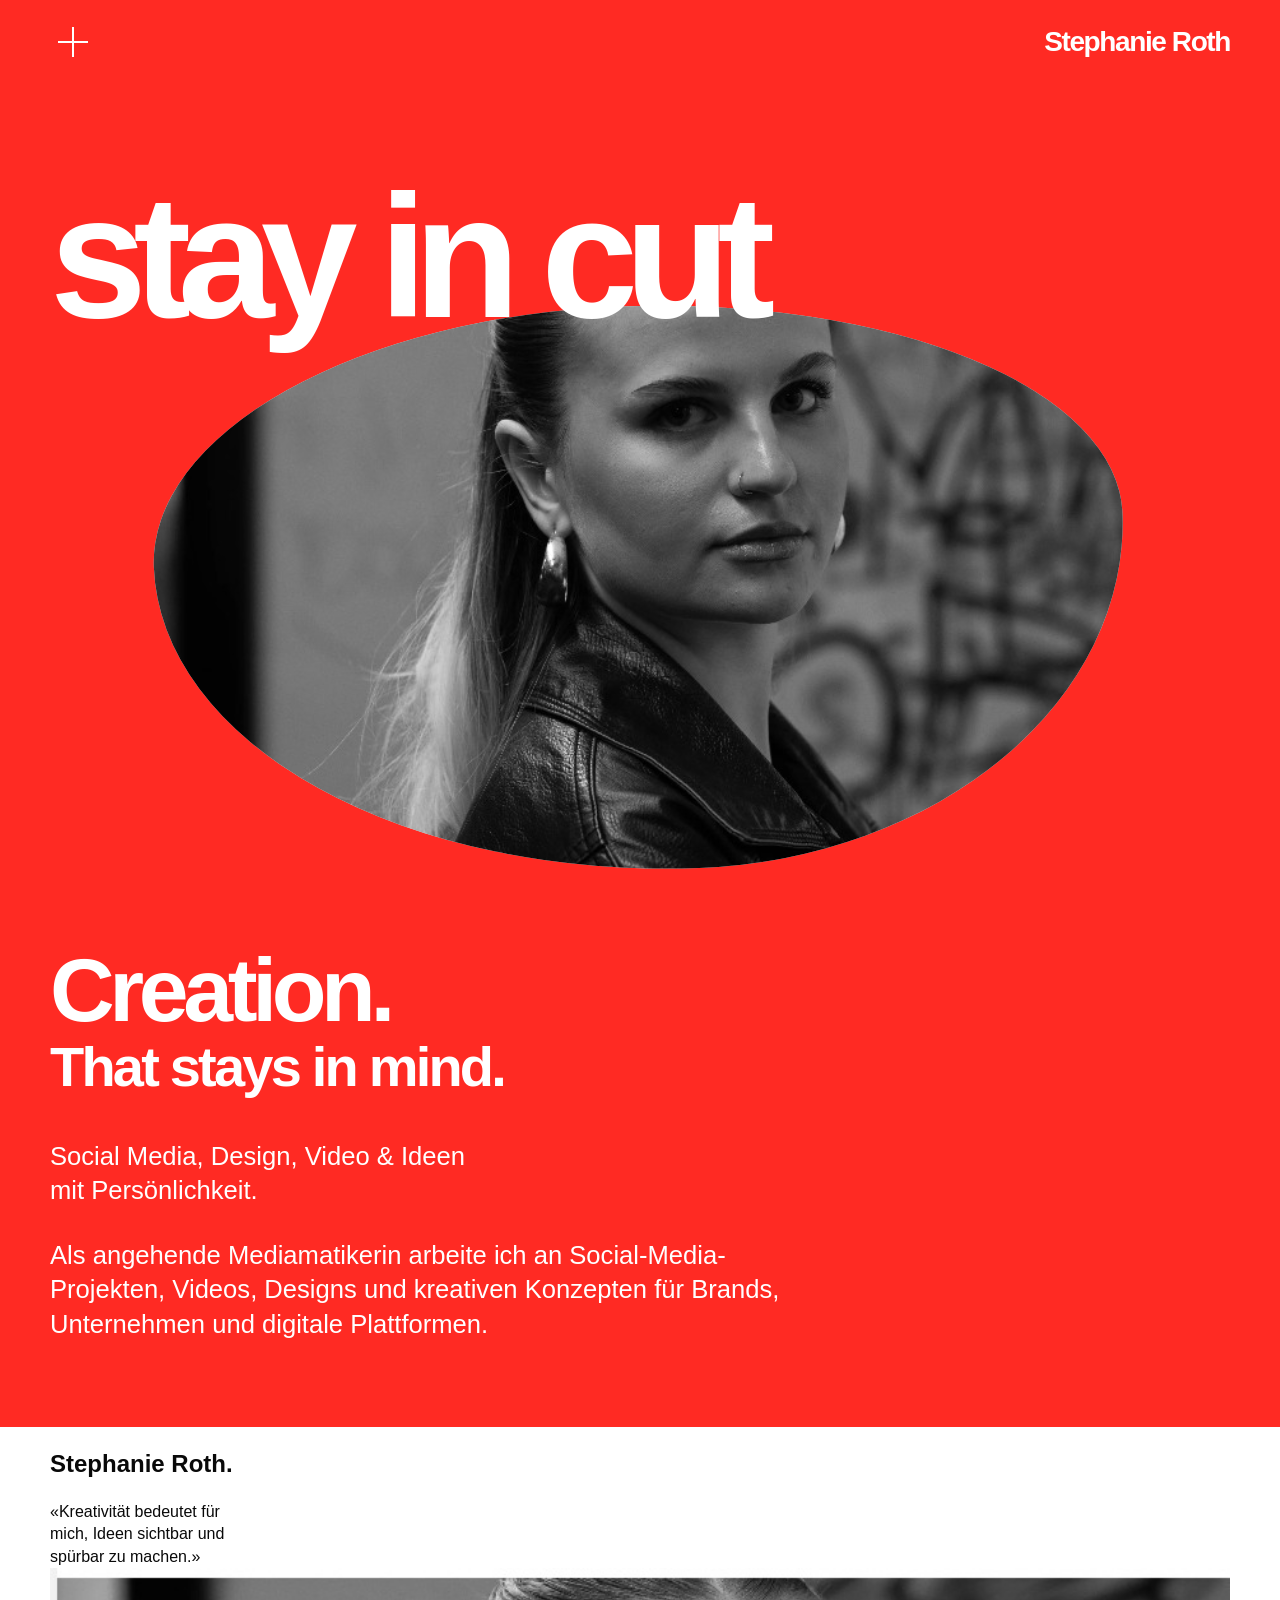
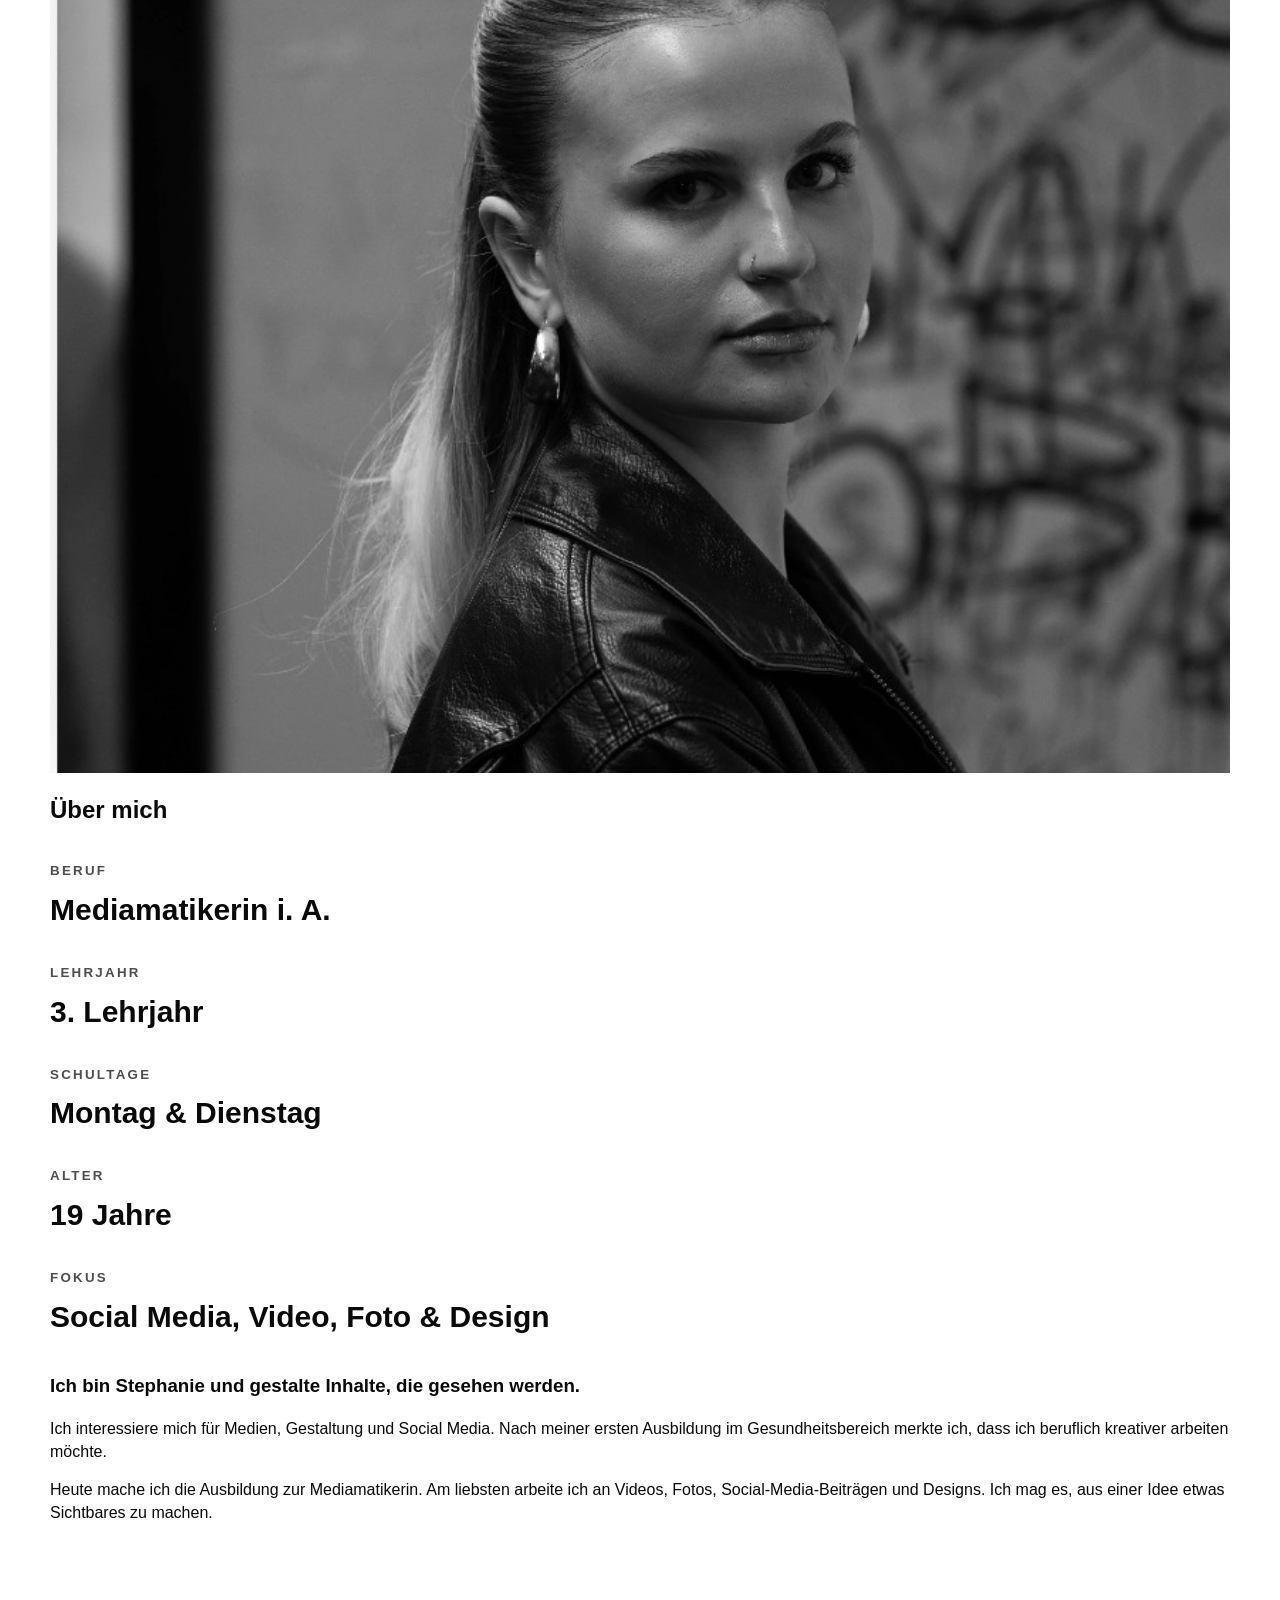
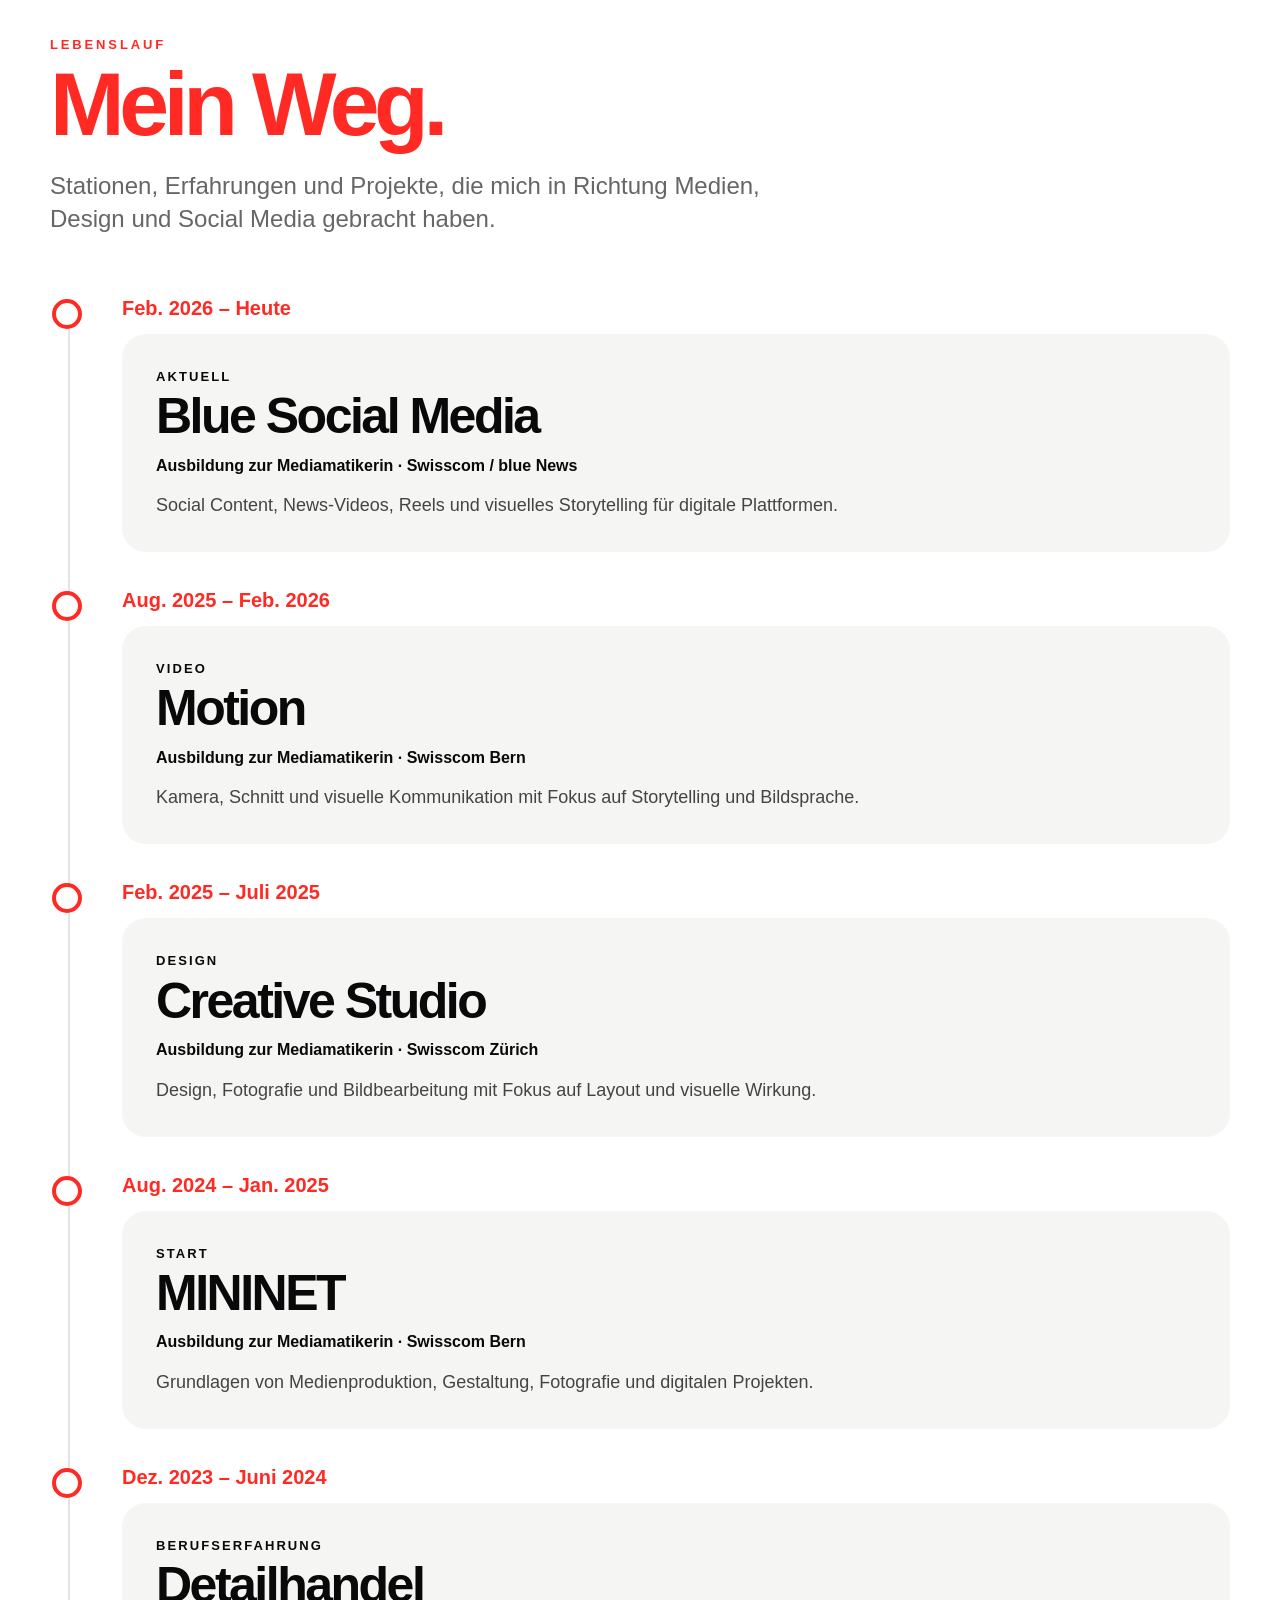
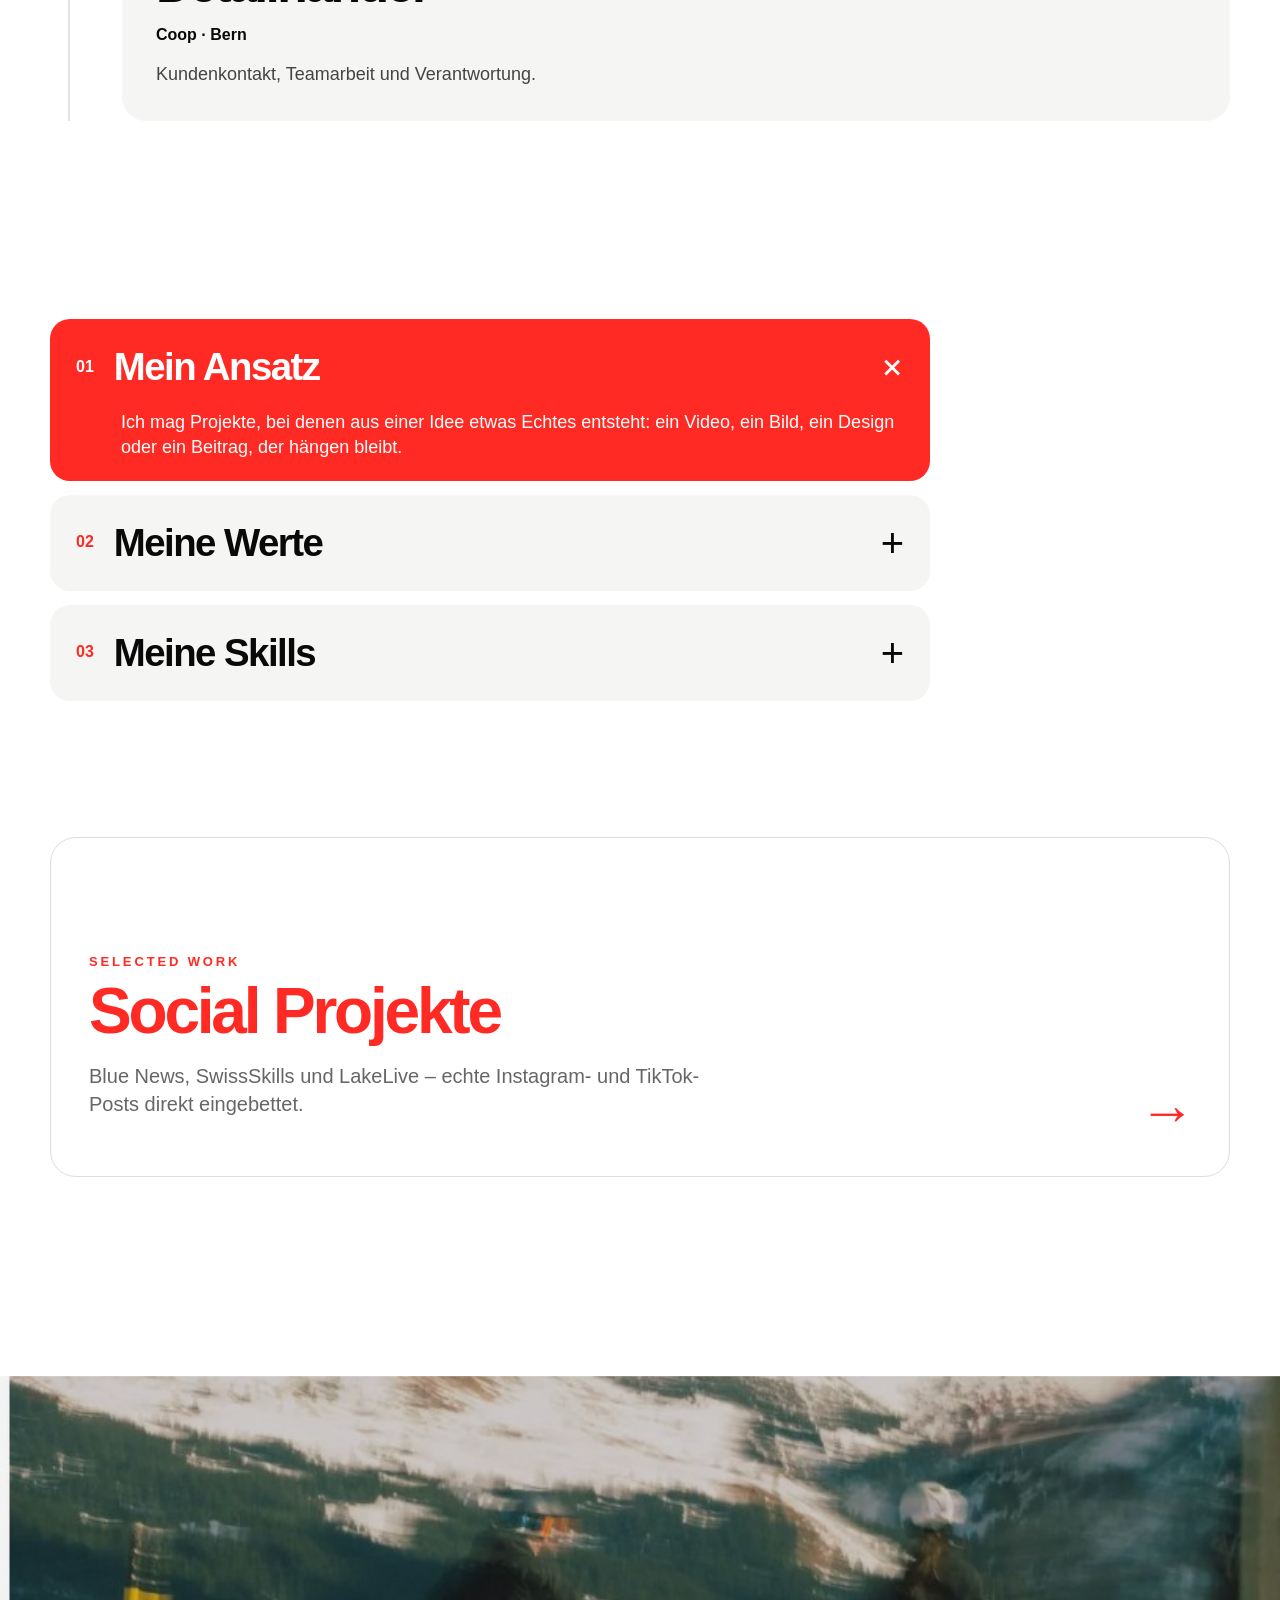
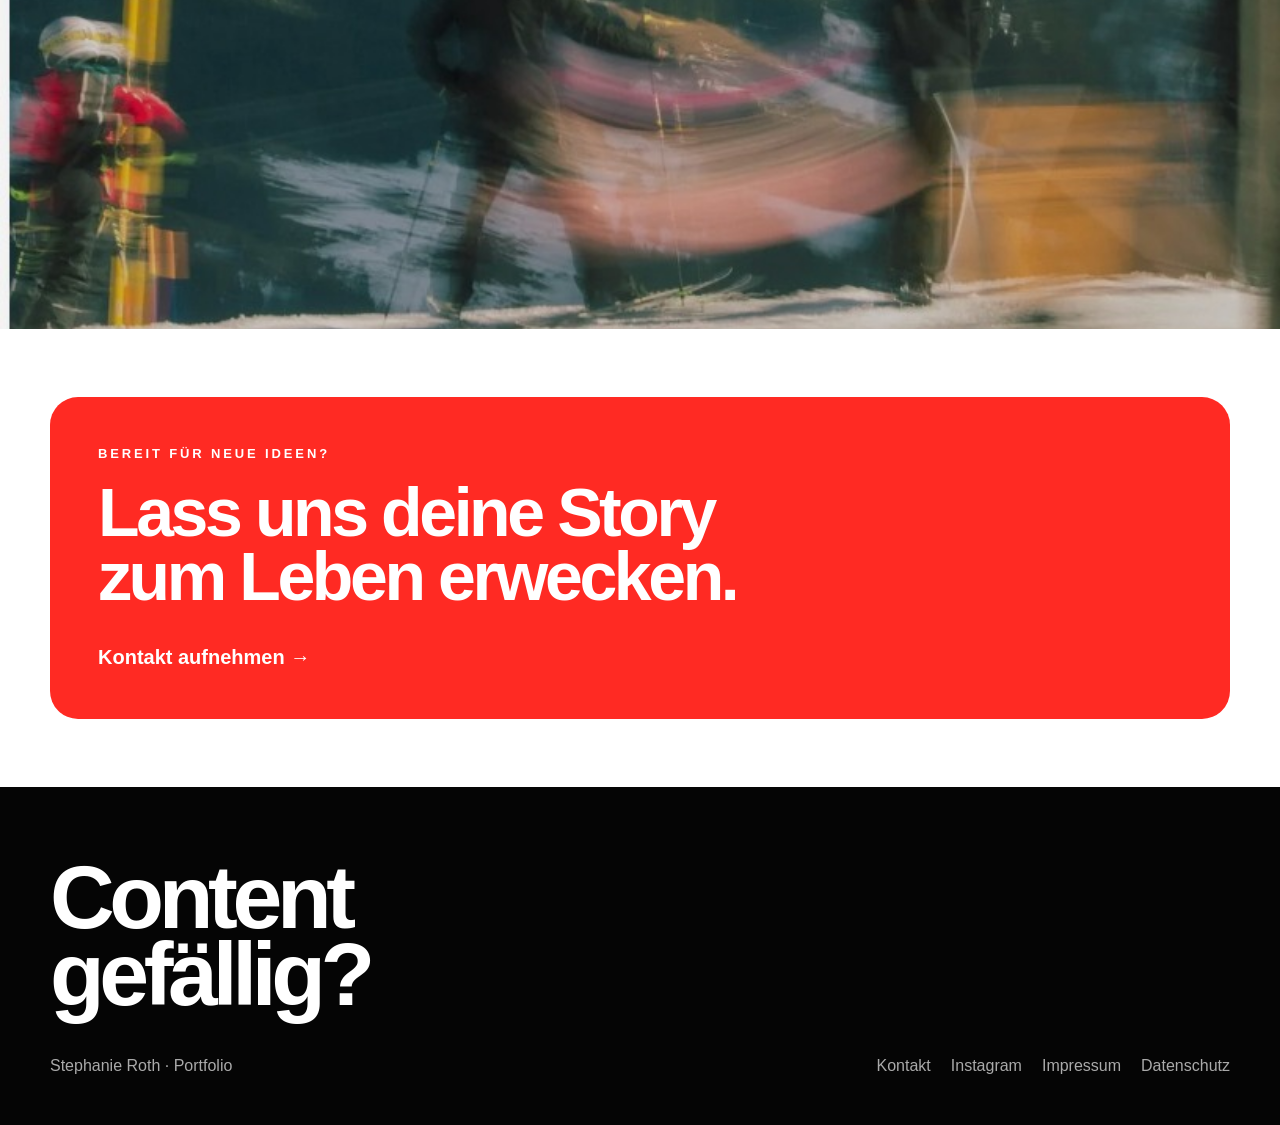
==== commit 34b6c2f3: "Match homepage about sections to original design" ====
--- a/index.html
+++ b/index.html
@@ -21,8 +21,41 @@
     </div>
   </div>
 </section>
-<section class="section"><div class="container intro-grid"><h2 class="quote reveal">«Kreativität bedeutet für mich, Ideen <span class="highlight">sichtbar und spürbar</span> zu machen.»</h2><div class="intro-copy reveal reveal-delay"><p><strong>Ich bin Stephanie</strong> und mache meine Ausbildung zur Mediamatikerin. Am liebsten arbeite ich an Video, Social Media, Fotografie und Design.</p><p>Mein Portfolio soll nicht nur zeigen, was ich gemacht habe, sondern wie ich denke, gestalte und Geschichten erzähle.</p></div></div></section>
-<section class="about-split"><div class="about-panel"><h2>Über mich</h2><div class="fact"><small>Beruf</small><strong>Mediamatikerin i. A.</strong></div><div class="fact"><small>Lehrjahr</small><strong>3. Lehrjahr</strong></div><div class="fact"><small>Schultage</small><strong>Montag & Dienstag</strong></div><div class="fact"><small>Alter</small><strong>19 Jahre</strong></div><div class="fact"><small>Fokus</small><strong>Social Media, Video, Foto & Design</strong></div><div class="fact"><small>Tools</small><strong>Adobe CC · DaVinci Resolve · Lightroom</strong></div></div><div class="about-image"><img src="portrait-bw.jpg" alt="Stephanie Roth"></div></section>
+<section class="identity-section">
+  <div class="container">
+    <h2 class="identity-name reveal">Stephanie Roth.</h2>
+    <div class="identity-grid">
+      <div class="identity-quote reveal">
+        <span>«Kreativität bedeutet für</span><br>
+        <span>mich, Ideen sichtbar und</span><br>
+        <span>spürbar zu machen.»</span>
+      </div>
+      <div class="identity-image reveal reveal-delay">
+        <img src="portrait-bw.jpg" alt="Stephanie Roth">
+      </div>
+    </div>
+  </div>
+</section>
+
+<section class="about-editorial">
+  <div class="container">
+    <h2 class="about-editorial-title reveal">Über mich</h2>
+    <div class="about-editorial-grid">
+      <div class="about-facts reveal">
+        <div class="fact"><small>Beruf</small><strong>Mediamatikerin i. A.</strong></div>
+        <div class="fact"><small>Lehrjahr</small><strong>3. Lehrjahr</strong></div>
+        <div class="fact"><small>Schultage</small><strong>Montag & Dienstag</strong></div>
+        <div class="fact"><small>Alter</small><strong>19 Jahre</strong></div>
+        <div class="fact"><small>Fokus</small><strong>Social Media, Video, Foto & Design</strong></div>
+      </div>
+      <div class="about-story reveal reveal-delay">
+        <h3>Ich bin Stephanie und gestalte Inhalte, die gesehen werden.</h3>
+        <p>Ich interessiere mich für Medien, Gestaltung und Social Media. Nach meiner ersten Ausbildung im Gesundheitsbereich merkte ich, dass ich beruflich kreativer arbeiten möchte.</p>
+        <p>Heute mache ich die Ausbildung zur Mediamatikerin. Am liebsten arbeite ich an Videos, Fotos, Social-Media-Beiträgen und Designs. Ich mag es, aus einer Idee etwas Sichtbares zu machen.</p>
+      </div>
+    </div>
+  </div>
+</section>
 <section class="section"><div class="container"><div class="eyebrow red reveal">Lebenslauf</div><h2 class="section-title red reveal">Mein Weg.</h2><p class="section-copy reveal">Stationen, Erfahrungen und Projekte, die mich in Richtung Medien, Design und Social Media gebracht haben.</p><div class="timeline">
 <article class="timeline-item"><span class="timeline-dot"></span><div class="timeline-date">Feb. 2026 – Heute</div><div class="timeline-card"><div class="kicker">Aktuell</div><h3>Blue Social Media</h3><strong>Ausbildung zur Mediamatikerin · Swisscom / blue News</strong><p>Social Content, News-Videos, Reels und visuelles Storytelling für digitale Plattformen.</p></div></article>
 <article class="timeline-item"><span class="timeline-dot"></span><div class="timeline-date">Aug. 2025 – Feb. 2026</div><div class="timeline-card"><div class="kicker">Video</div><h3>Motion</h3><strong>Ausbildung zur Mediamatikerin · Swisscom Bern</strong><p>Kamera, Schnitt und visuelle Kommunikation mit Fokus auf Storytelling und Bildsprache.</p></div></article>
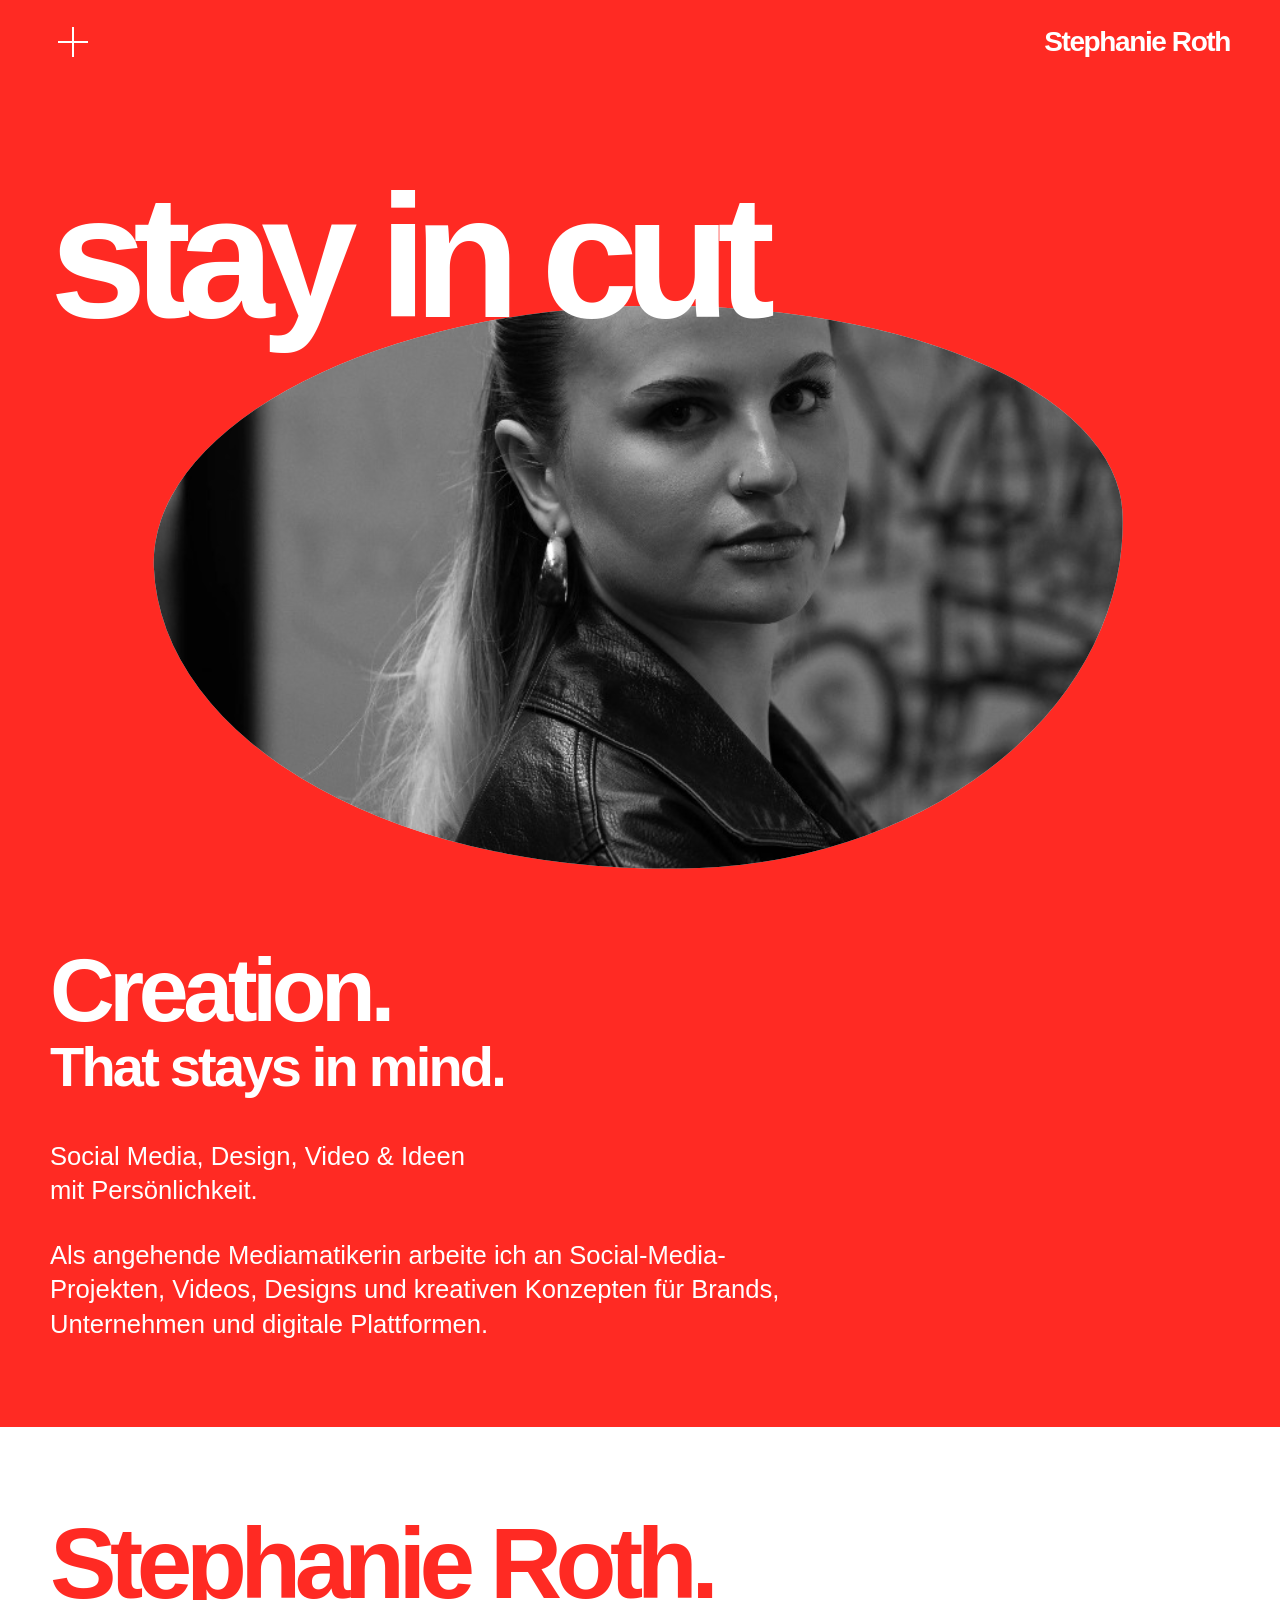
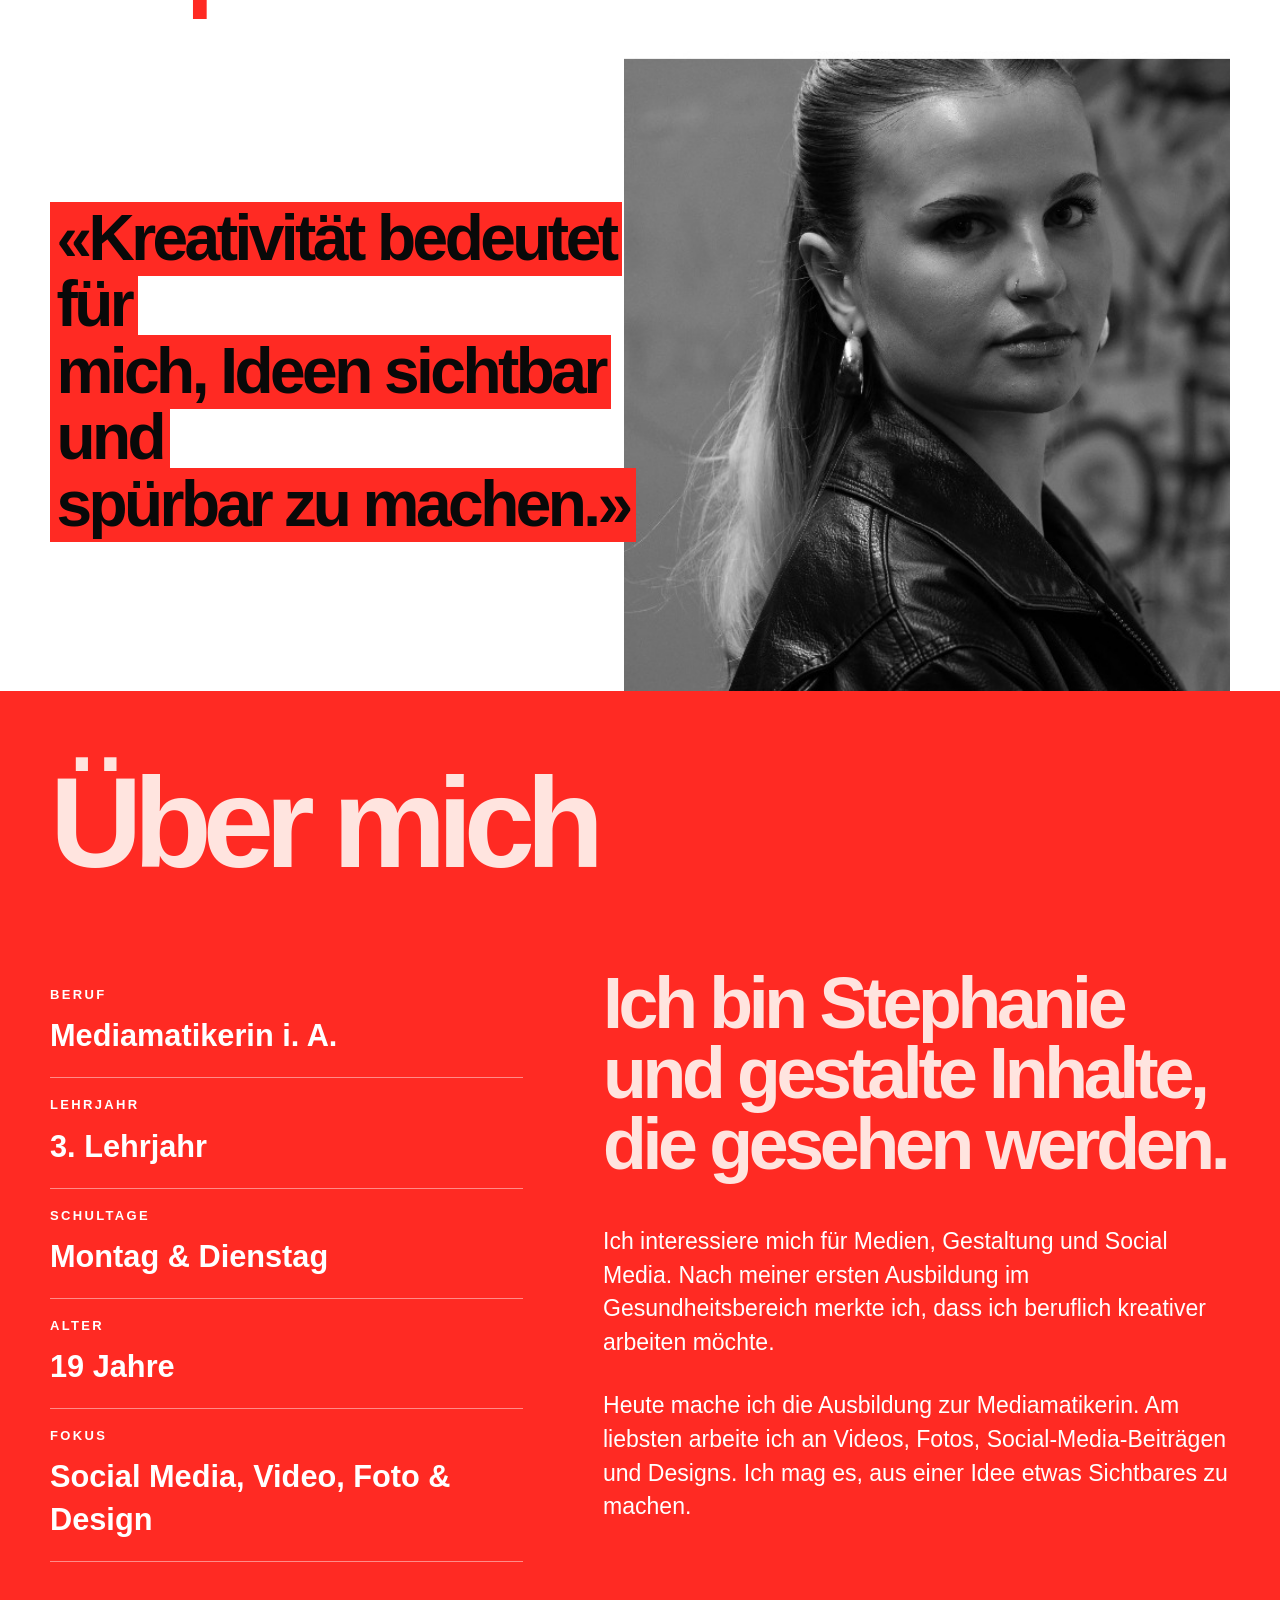
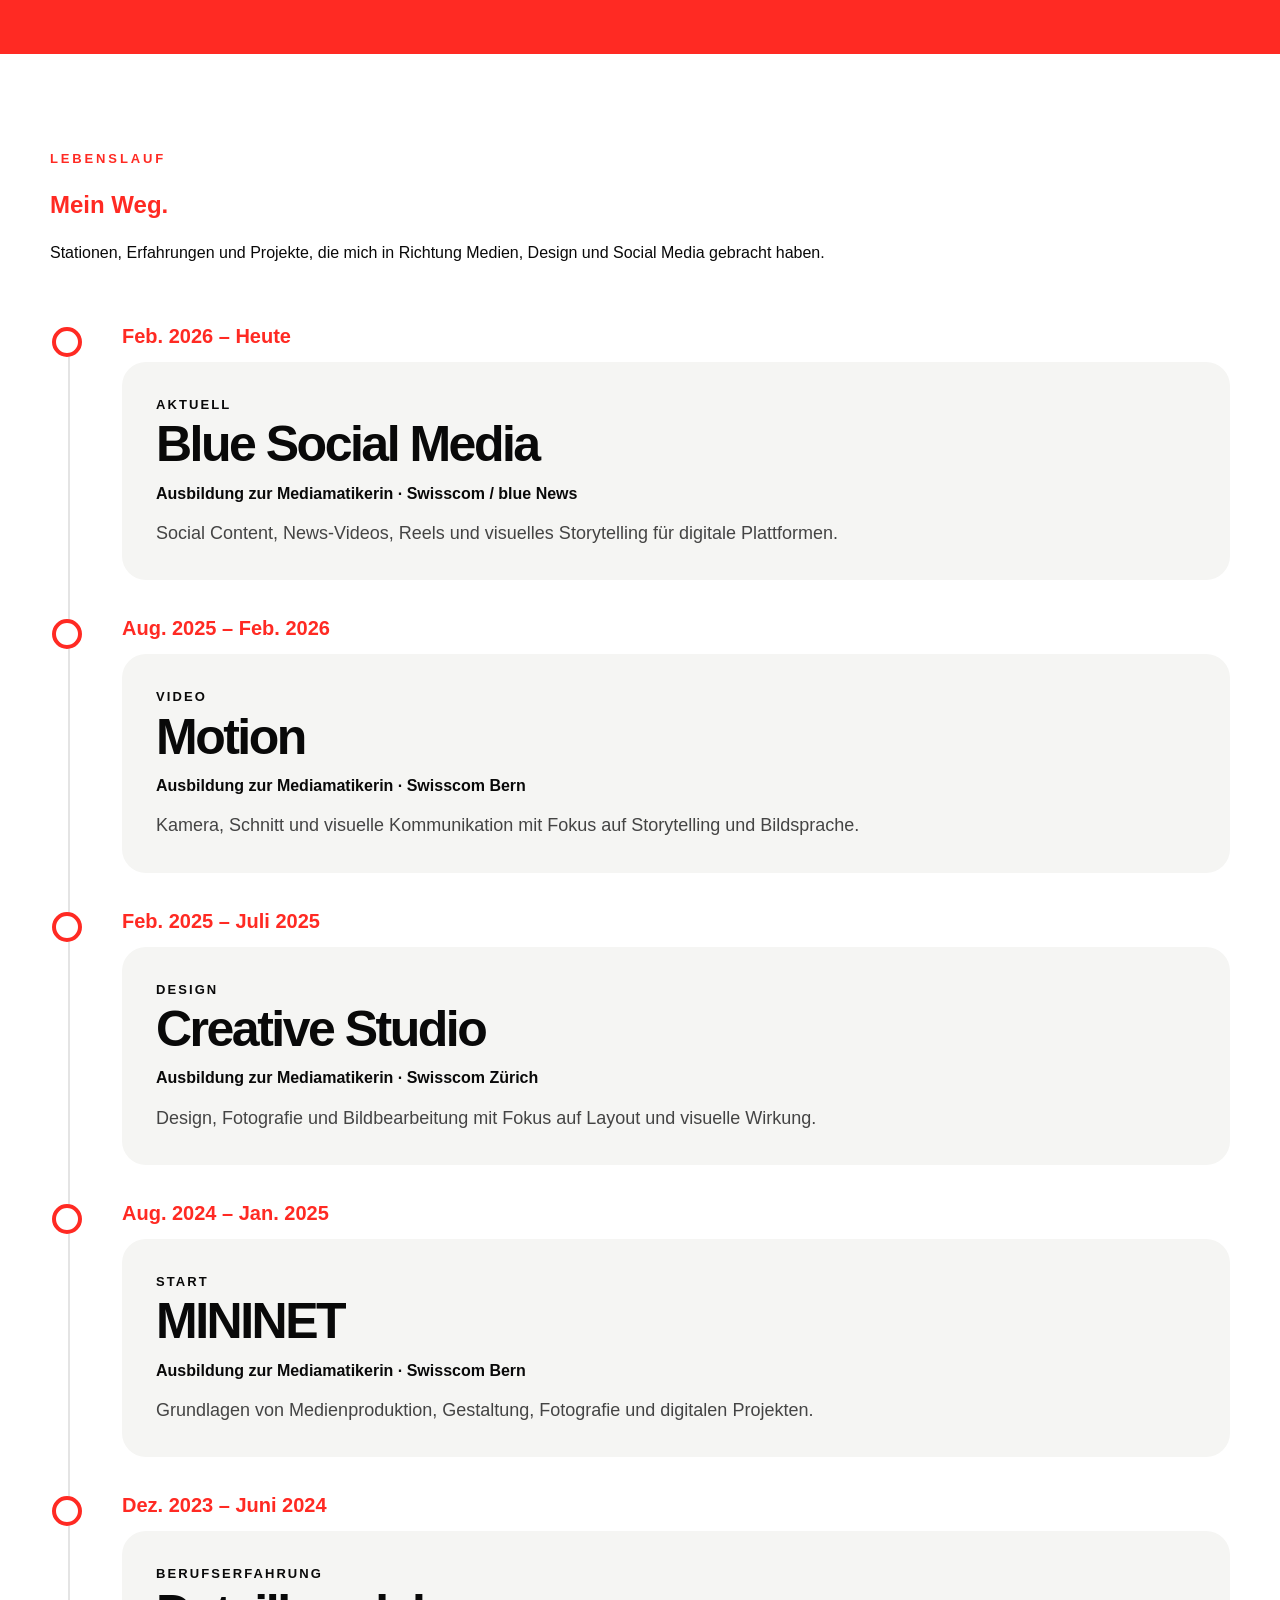
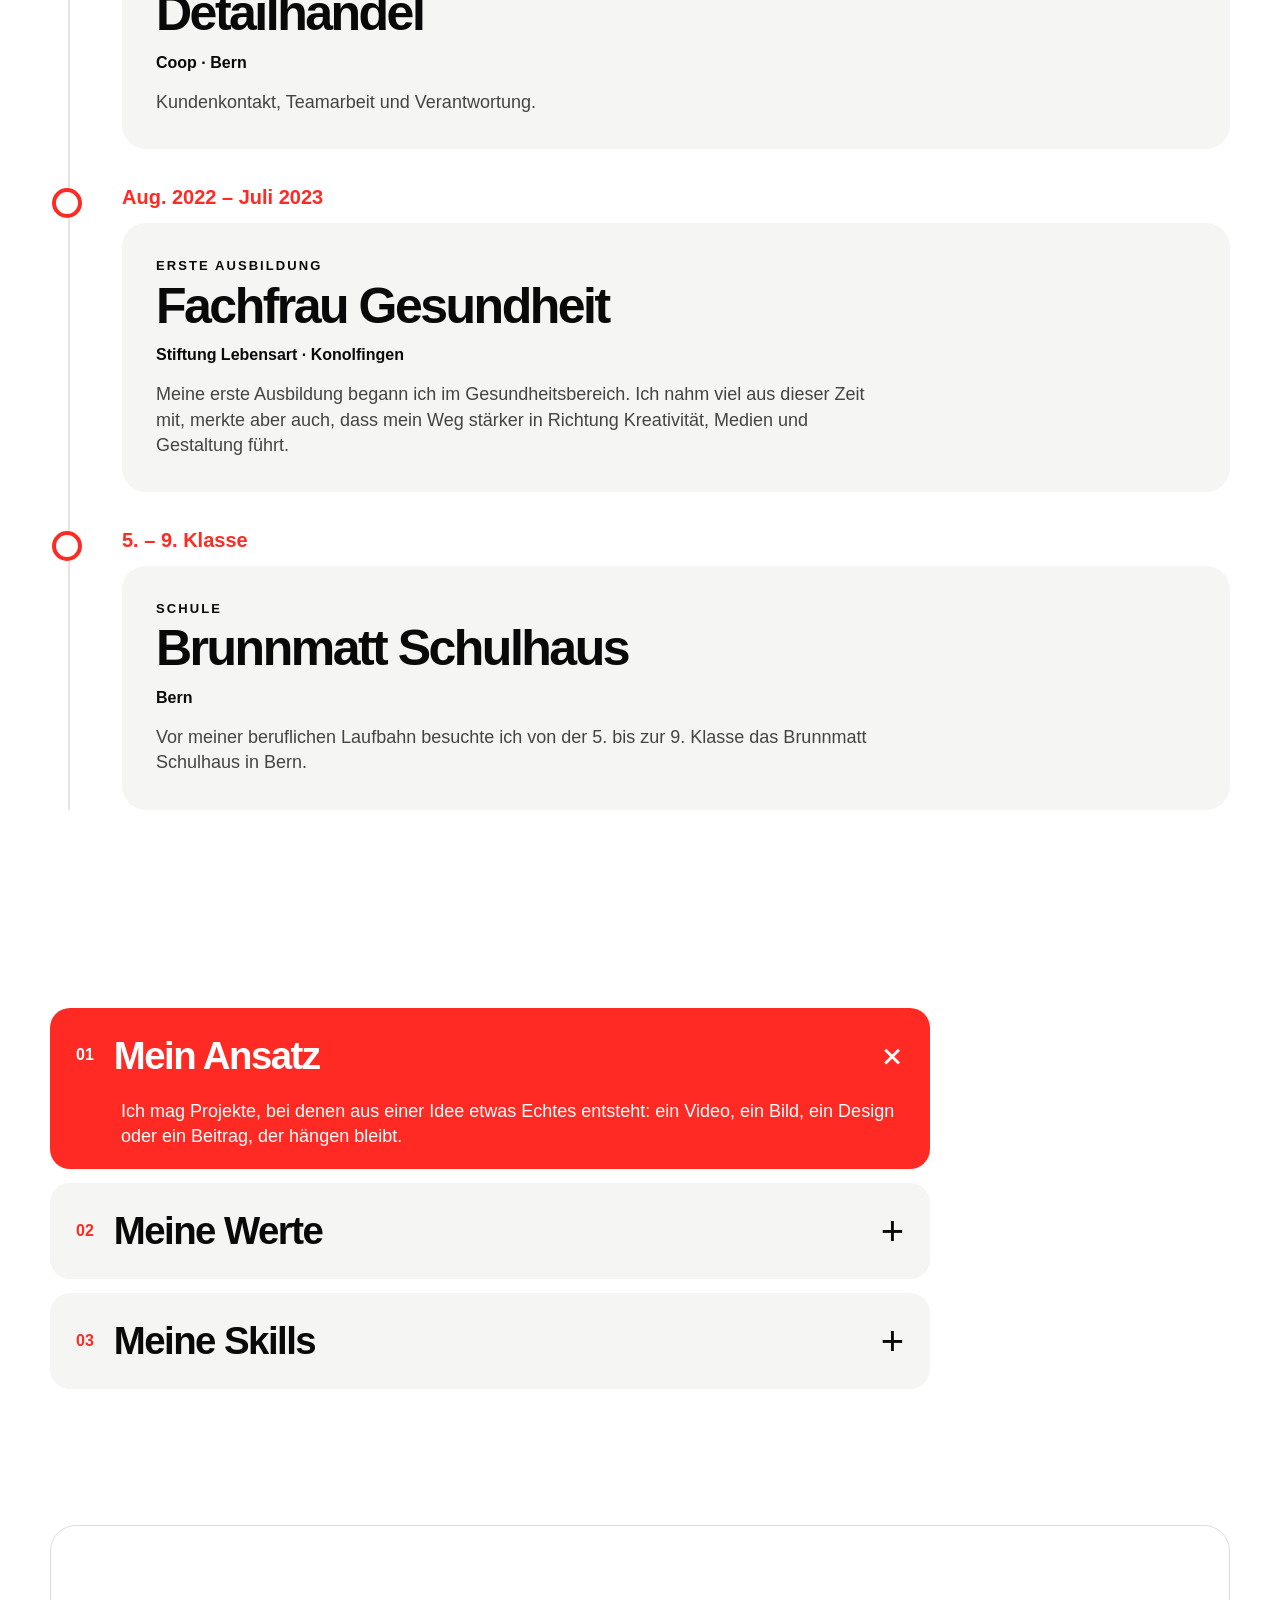
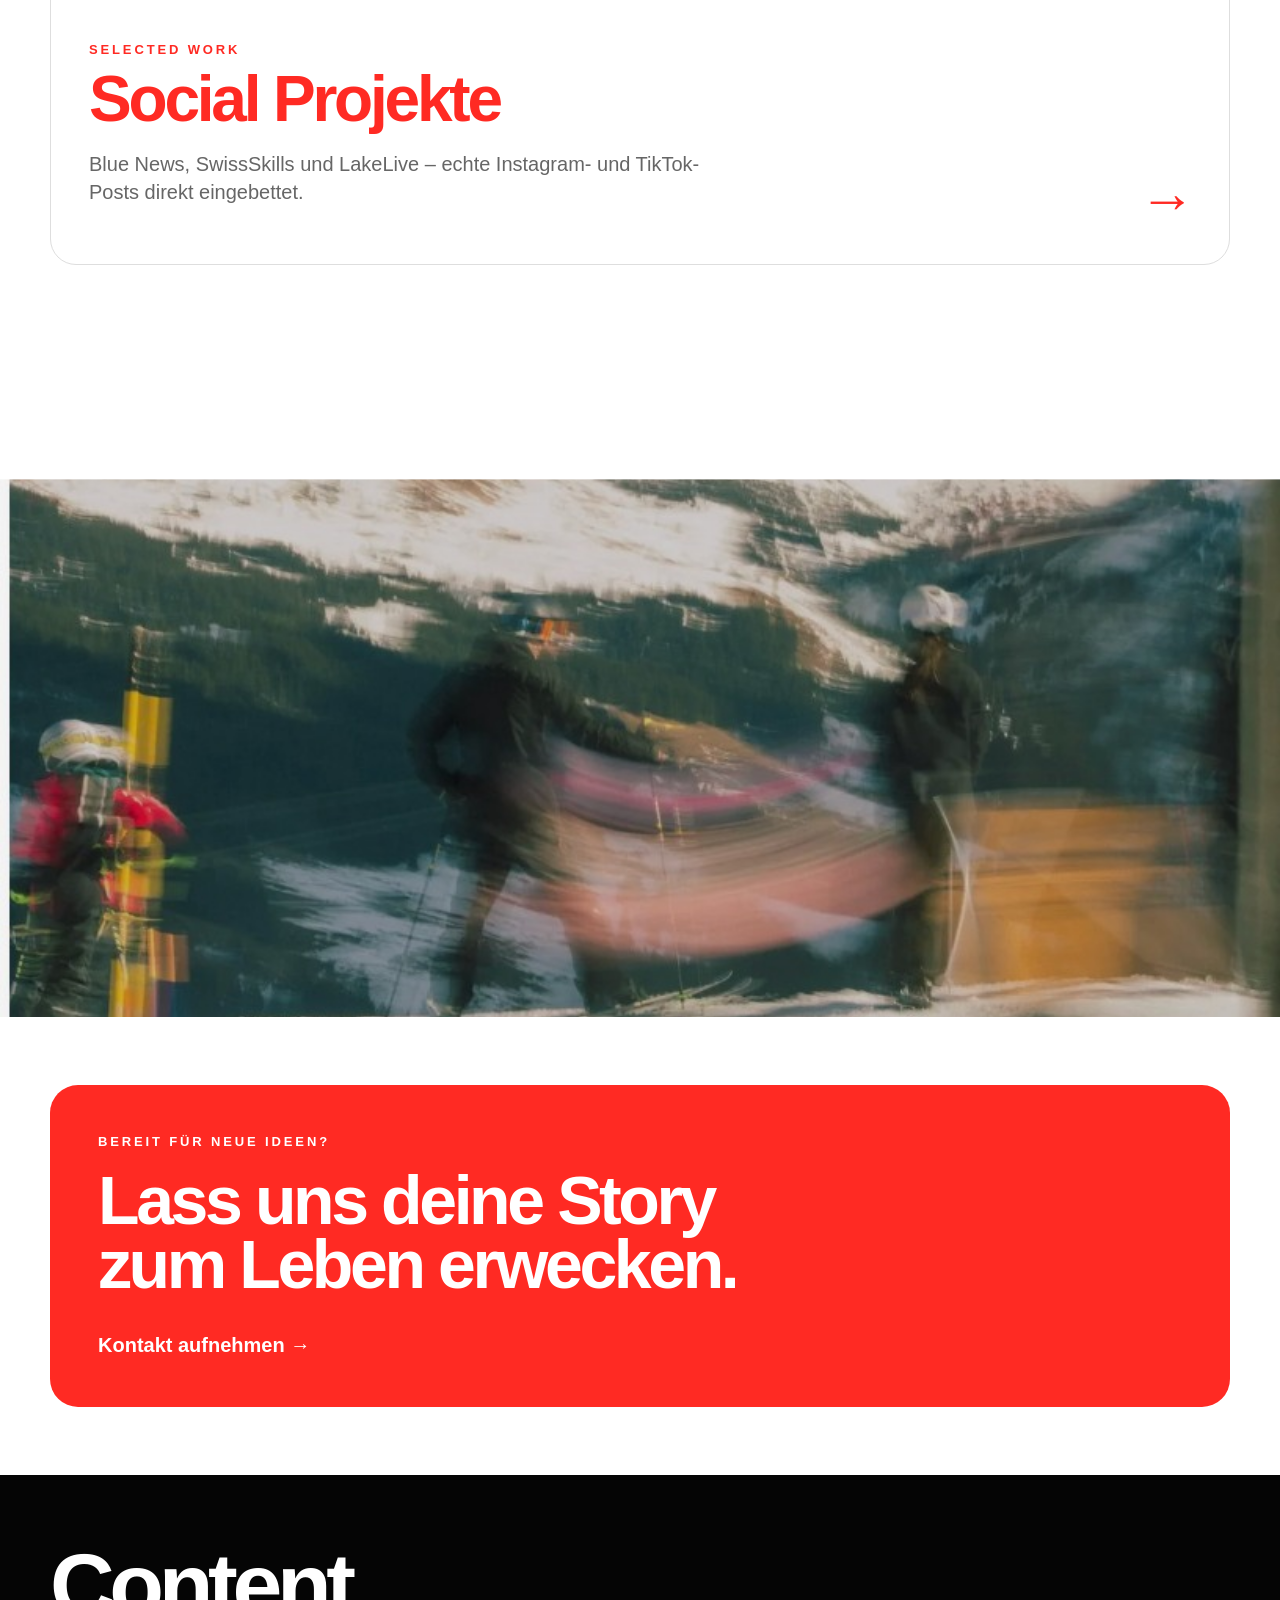
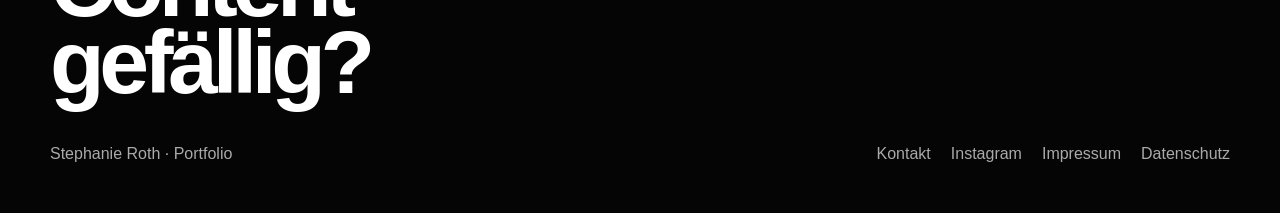
==== commit e34de4d2: "Add missing education timeline entries" ====
--- a/index.html
+++ b/index.html
@@ -62,6 +62,8 @@
 <article class="timeline-item"><span class="timeline-dot"></span><div class="timeline-date">Feb. 2025 – Juli 2025</div><div class="timeline-card"><div class="kicker">Design</div><h3>Creative Studio</h3><strong>Ausbildung zur Mediamatikerin · Swisscom Zürich</strong><p>Design, Fotografie und Bildbearbeitung mit Fokus auf Layout und visuelle Wirkung.</p></div></article>
 <article class="timeline-item"><span class="timeline-dot"></span><div class="timeline-date">Aug. 2024 – Jan. 2025</div><div class="timeline-card"><div class="kicker">Start</div><h3>MININET</h3><strong>Ausbildung zur Mediamatikerin · Swisscom Bern</strong><p>Grundlagen von Medienproduktion, Gestaltung, Fotografie und digitalen Projekten.</p></div></article>
 <article class="timeline-item"><span class="timeline-dot"></span><div class="timeline-date">Dez. 2023 – Juni 2024</div><div class="timeline-card"><div class="kicker">Berufserfahrung</div><h3>Detailhandel</h3><strong>Coop · Bern</strong><p>Kundenkontakt, Teamarbeit und Verantwortung.</p></div></article>
+<article class="timeline-item"><span class="timeline-dot"></span><div class="timeline-date">Aug. 2022 – Juli 2023</div><div class="timeline-card"><div class="kicker">Erste Ausbildung</div><h3>Fachfrau Gesundheit</h3><strong>Stiftung Lebensart · Konolfingen</strong><p>Meine erste Ausbildung begann ich im Gesundheitsbereich. Ich nahm viel aus dieser Zeit mit, merkte aber auch, dass mein Weg stärker in Richtung Kreativität, Medien und Gestaltung führt.</p></div></article>
+<article class="timeline-item"><span class="timeline-dot"></span><div class="timeline-date">5. – 9. Klasse</div><div class="timeline-card"><div class="kicker">Schule</div><h3>Brunnmatt Schulhaus</h3><strong>Bern</strong><p>Vor meiner beruflichen Laufbahn besuchte ich von der 5. bis zur 9. Klasse das Brunnmatt Schulhaus in Bern.</p></div></article>
 </div></div></section>
 <section class="section-sm"><div class="container"><div class="accordion"><button class="acc active"><div class="acc-head"><span class="acc-num">01</span><span class="acc-title">Mein Ansatz</span><span class="acc-plus">+</span></div><div class="acc-content"><div>Ich mag Projekte, bei denen aus einer Idee etwas Echtes entsteht: ein Video, ein Bild, ein Design oder ein Beitrag, der hängen bleibt.</div></div></button><button class="acc"><div class="acc-head"><span class="acc-num">02</span><span class="acc-title">Meine Werte</span><span class="acc-plus">+</span></div><div class="acc-content"><div>Klare Kommunikation, starke Ideen, saubere Gestaltung und Content mit Persönlichkeit.</div></div></button><button class="acc"><div class="acc-head"><span class="acc-num">03</span><span class="acc-title">Meine Skills</span><span class="acc-plus">+</span></div><div class="acc-content"><div>Social Media, Video & Editing, Fotografie, Design, Storytelling und Content Creation.</div></div></button></div></div></section>
 <section class="section-sm"><div class="container"><a class="feature-card reveal" href="social-projects.html"><div><div class="eyebrow red">Selected Work</div><h2>Social Projekte</h2><p>Blue News, SwissSkills und LakeLive – echte Instagram- und TikTok-Posts direkt eingebettet.</p></div></a></div></section><div class="image-break"><img data-parallax src="mountain.jpg" alt="Fotografie von Stephanie Roth"></div>
--- a/style.css
+++ b/style.css
@@ -230,81 +230,105 @@
 }
 .home-hero-copy p:last-child{margin-bottom:0}
 
-/* HOME INTRO */
-.intro-grid{
-  display:grid;
-  grid-template-columns:1fr 1fr;
-  gap:64px;
-  align-items:start;
-}
-.quote{
-  margin:0;
-  font-size:clamp(42px,5.3vw,68px);
-  line-height:.98;
-  letter-spacing:-.05em;
-}
-.highlight{background:linear-gradient(transparent 60%,var(--red) 60%)}
-.intro-copy{
-  max-width:600px;
-  font-size:22px;
-  color:var(--muted);
-}
-.intro-copy strong{color:var(--ink)}
-
-.about-split{
-  display:grid;
-  grid-template-columns:1fr 1fr;
-  min-height:690px;
-}
-.about-panel{
+/* HOME INTRO — based on original portfolio */
+.identity-section{
+  padding:92px 0 0;
+  background:#fff;
+  overflow:hidden;
+}
+.identity-name{
+  margin:0 0 42px;
+  color:var(--red);
+  font-size:clamp(62px,7.8vw,108px);
+  line-height:.9;
+  letter-spacing:-.065em;
+}
+.identity-grid{
+  display:grid;
+  grid-template-columns:1.03fr .97fr;
+  align-items:stretch;
+  min-height:640px;
+}
+.identity-quote{
+  align-self:center;
+  position:relative;
+  z-index:2;
+  font-size:clamp(40px,5vw,67px);
+  line-height:1.04;
+  letter-spacing:-.055em;
+  font-weight:800;
+}
+.identity-quote span{
+  display:inline;
   background:var(--red);
-  color:#fff;
-  padding:72px max(32px,calc((100vw - var(--max))/2 + 32px));
-  padding-right:64px;
-}
-.about-panel h2{
-  margin:0 0 44px;
-  color:#fff;
-  font-size:clamp(54px,6.5vw,84px);
-  line-height:.9;
-  letter-spacing:-.06em;
-}
-.fact{
-  padding:16px 0;
-  border-bottom:1px solid rgba(255,255,255,.42);
-}
-.fact small{
-  display:block;
-  text-transform:uppercase;
-  letter-spacing:.17em;
-  opacity:.72;
-  font-weight:700;
-}
-.fact strong{
-  display:block;
-  margin-top:8px;
-  font-size:clamp(22px,2.4vw,30px);
-}
-.about-image{overflow:hidden;background:#111}
-.about-image img{
+  box-decoration-break:clone;
+  -webkit-box-decoration-break:clone;
+  padding:0 .10em .03em;
+}
+.identity-image{
+  min-height:640px;
+  margin-left:-34px;
+  overflow:hidden;
+}
+.identity-image img{
   width:100%;
   height:100%;
   object-fit:cover;
+  object-position:center;
   filter:grayscale(1);
-  transition:transform .6s var(--ease);
-}
-.about-image:hover img{transform:scale(1.025)}
-
-.section-title{
-  margin:10px 0 24px;
-  font-size:clamp(58px,7vw,92px);
-  line-height:.9;
+}
+
+.about-editorial{
+  padding:80px 0 92px;
+  background:var(--red);
+  color:#fff;
+}
+.about-editorial-title{
+  margin:0 0 92px;
+  color:var(--cream);
+  font-size:clamp(76px,10vw,142px);
+  line-height:.82;
+  letter-spacing:-.07em;
+}
+.about-editorial-grid{
+  display:grid;
+  grid-template-columns:.86fr 1.14fr;
+  gap:80px;
+  align-items:start;
+}
+.about-facts .fact{
+  padding:18px 0 20px;
+  border-bottom:1px solid rgba(255,255,255,.46);
+}
+.about-facts .fact small{
+  display:block;
+  margin-bottom:10px;
+  color:#fff;
+  font-size:13px;
+  font-weight:800;
+  letter-spacing:.18em;
+  text-transform:uppercase;
+}
+.about-facts .fact strong{
+  display:block;
+  color:#fff;
+  font-size:clamp(23px,2.4vw,32px);
+}
+.about-story{
+  max-width:650px;
+}
+.about-story h3{
+  margin:0 0 46px;
+  color:var(--cream);
+  font-size:clamp(45px,5.6vw,76px);
+  line-height:.98;
   letter-spacing:-.06em;
 }
-.section-copy{
-  max-width:760px;
-  font-size:24px;
-  color:var(--muted);
+.about-story p{
+  margin:0 0 30px;
+  color:#fff;
+  font-size:clamp(19px,1.8vw,24px);
+  line-height:1.46;
 }
 
 /* TIMELINE */
@@ -904,9 +928,15 @@
   .home-hero-copy p{font-size:19px}
   .section{padding:76px 0}
   .section-sm{padding:54px 0}
-  .intro-grid,.about-split,.choice-grid,.case-head{grid-template-columns:1fr}
-  .about-image{min-height:520px}
-  .about-panel{padding:58px 22px}
+  .identity-section{padding-top:68px}
+  .identity-name{margin-bottom:30px}
+  .identity-grid{grid-template-columns:1fr;min-height:0}
+  .identity-quote{padding:16px 0 46px}
+  .identity-image{min-height:520px;margin-left:0}
+  .about-editorial{padding:64px 0 72px}
+  .about-editorial-title{margin-bottom:56px}
+  .about-editorial-grid,.choice-grid,.case-head{grid-template-columns:1fr}
+  .about-editorial-grid{gap:56px}
   .timeline{padding-left:54px}
   .timeline::before{left:15px}
   .timeline-dot{left:-52px;width:28px;height:28px}
